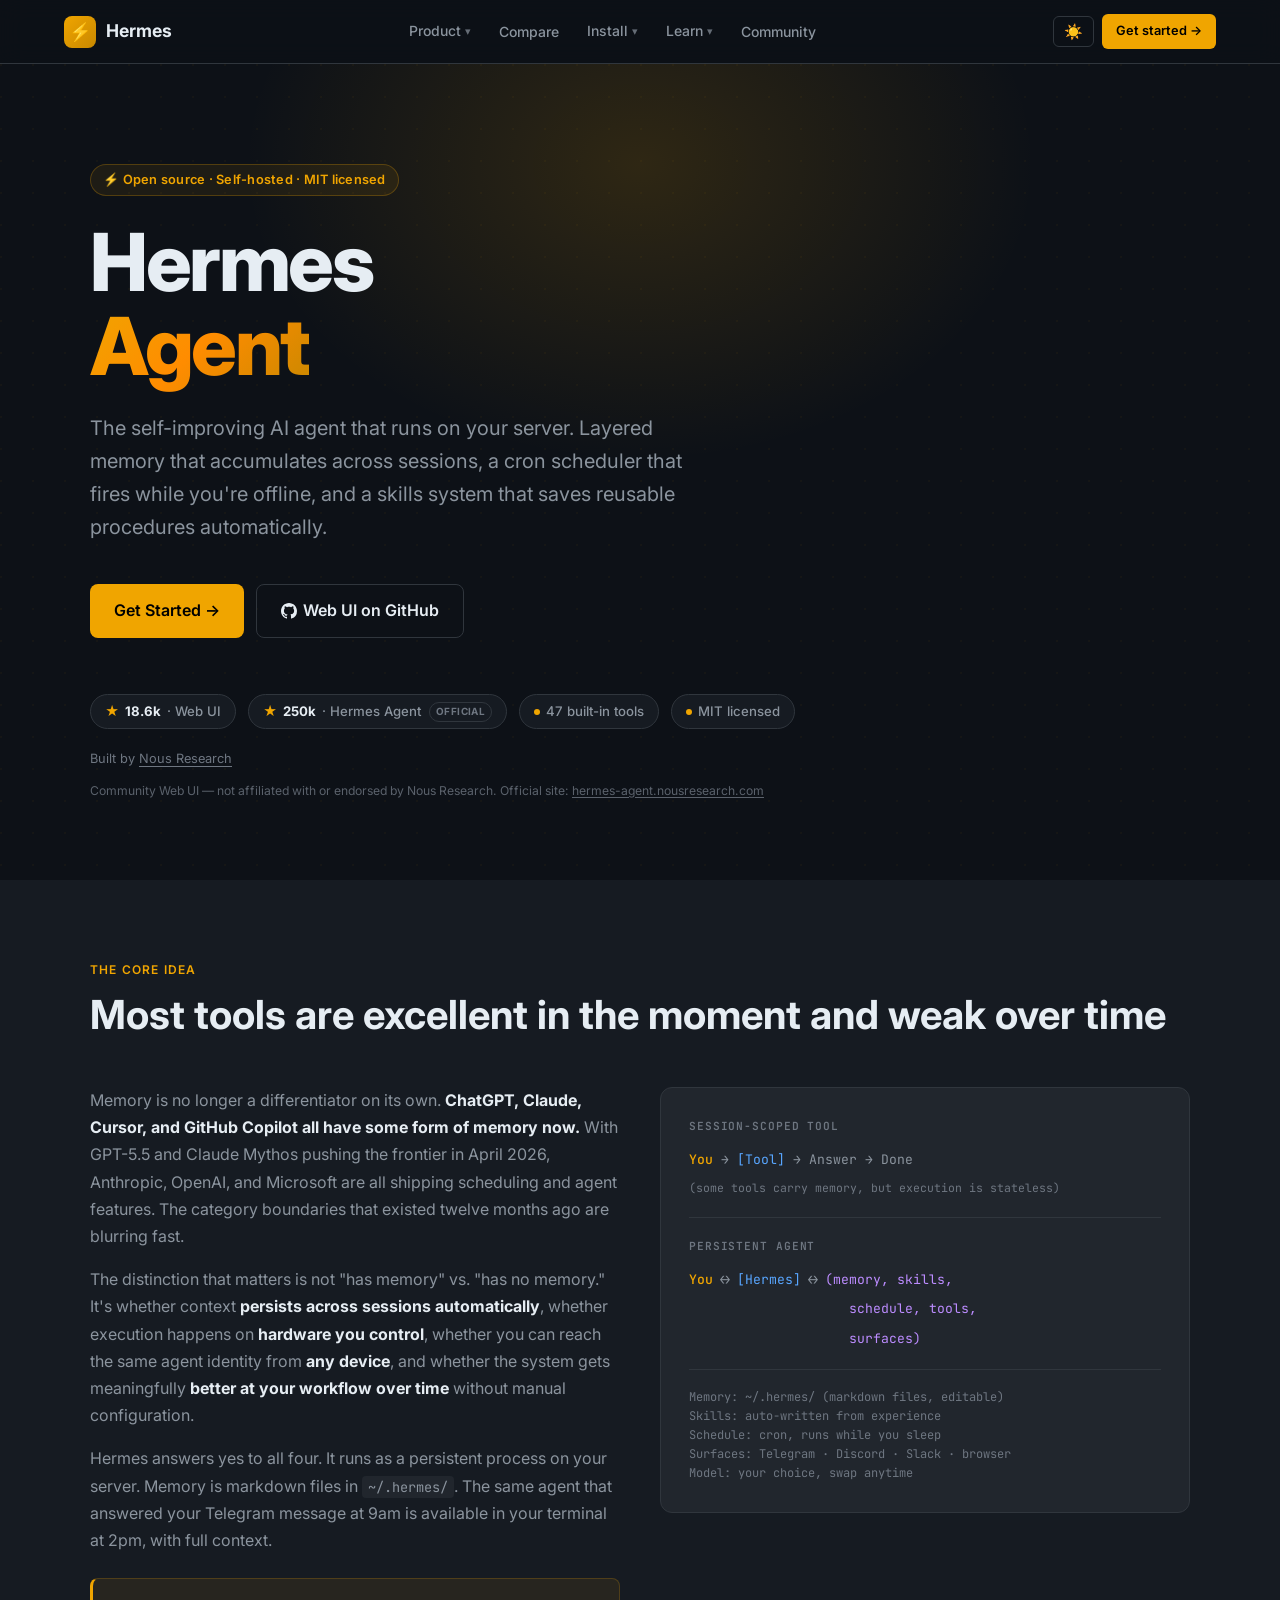
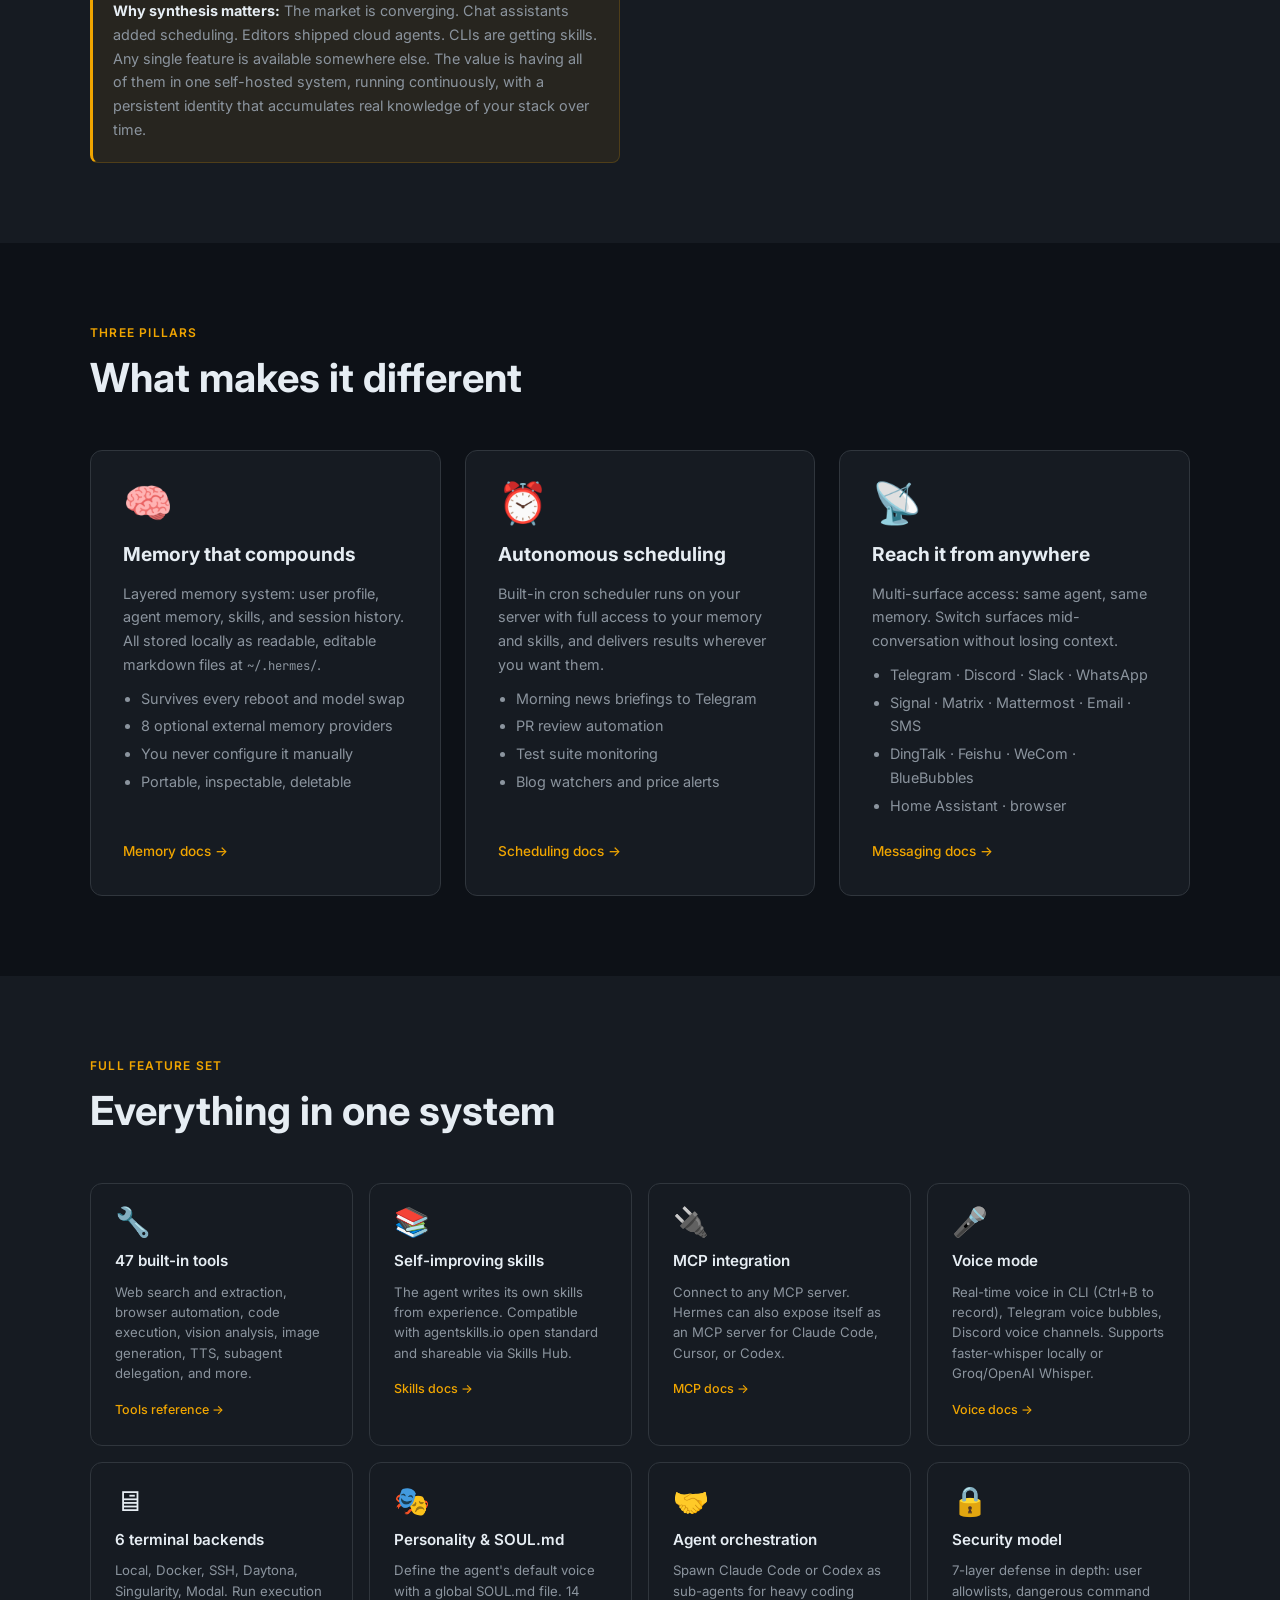
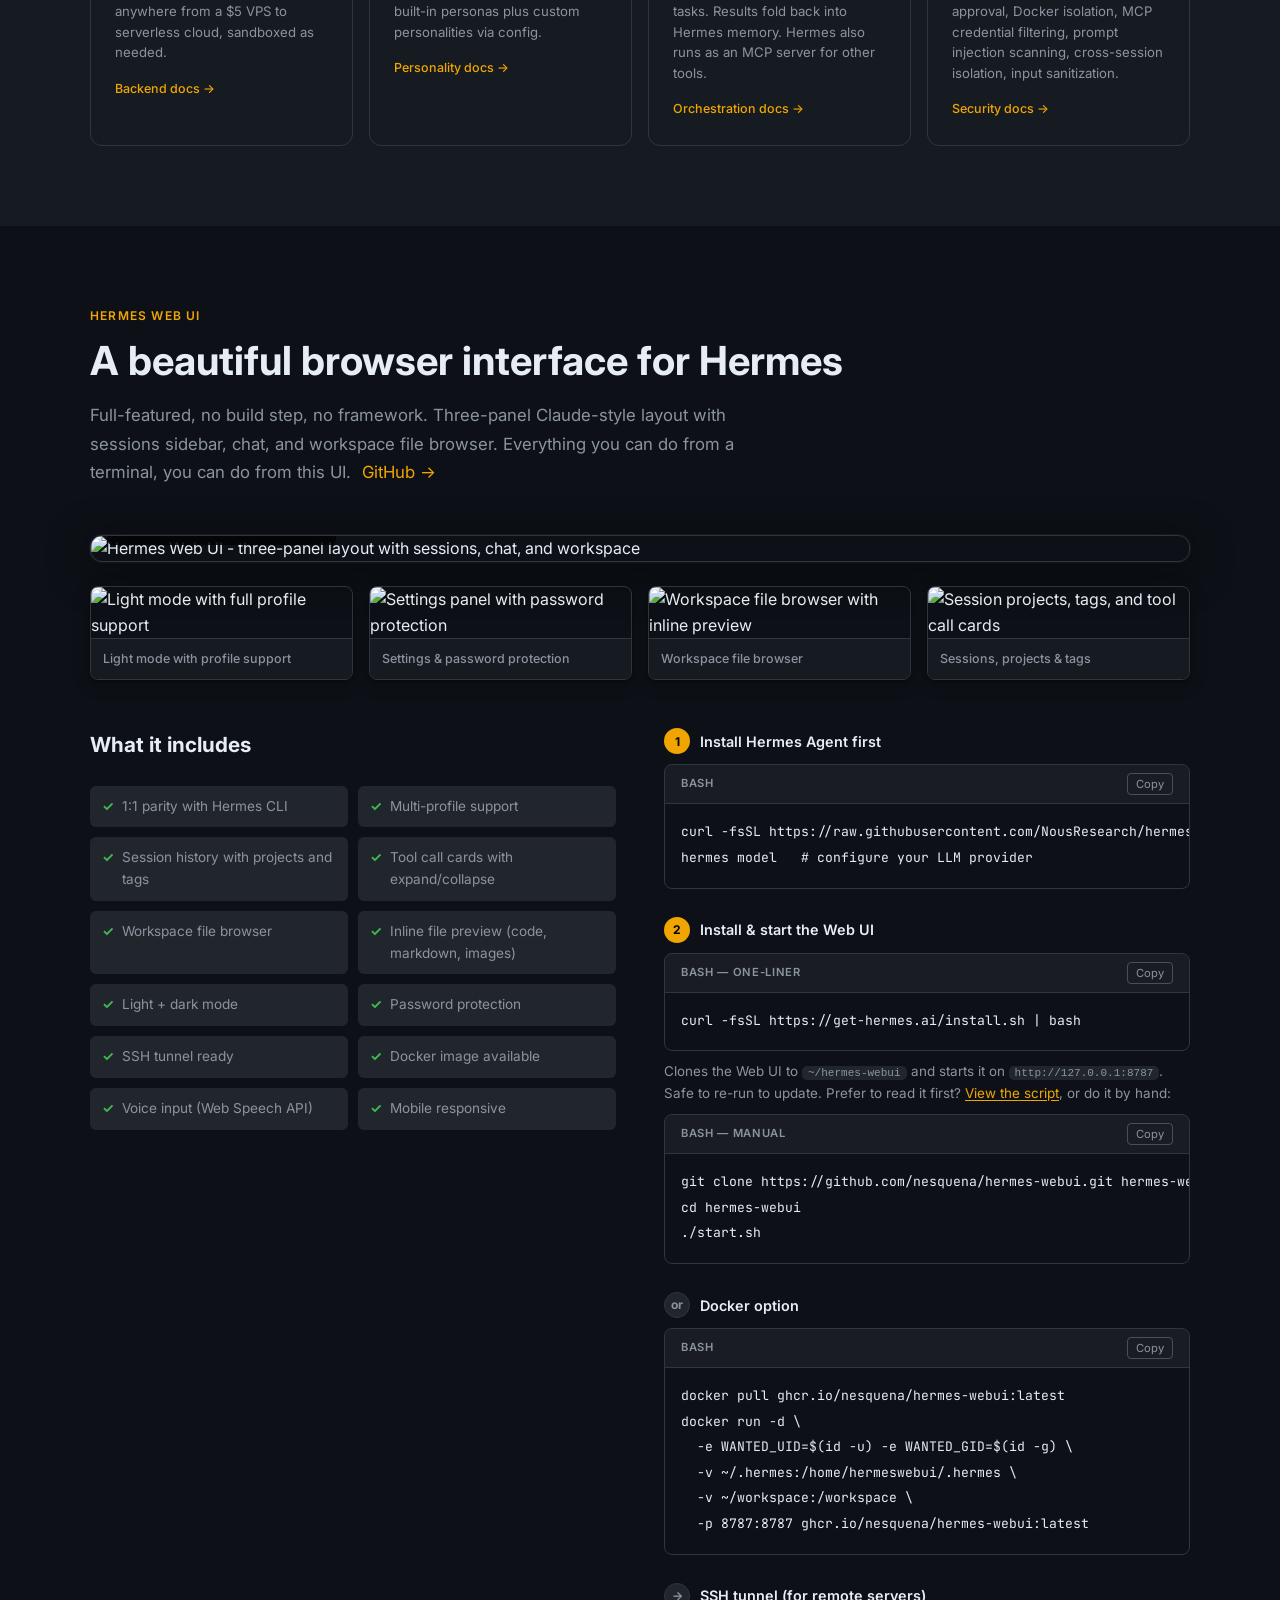
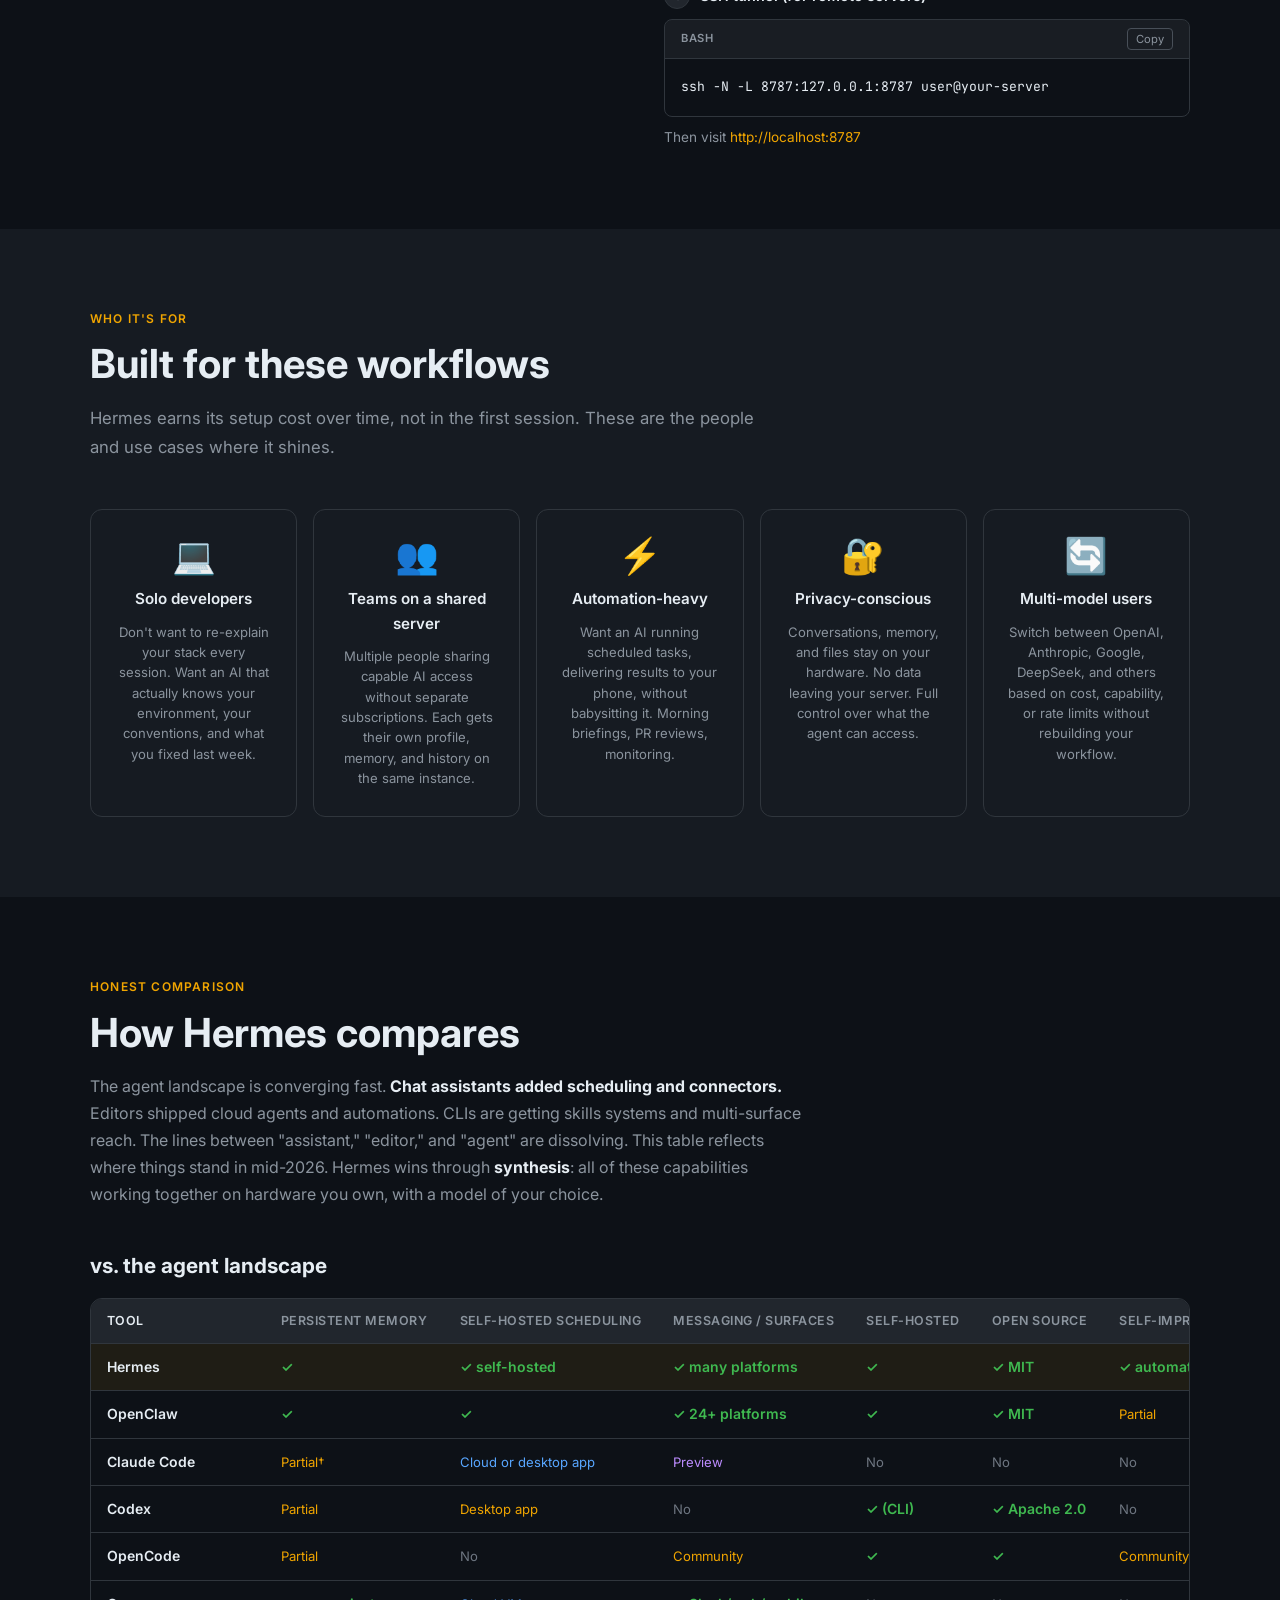
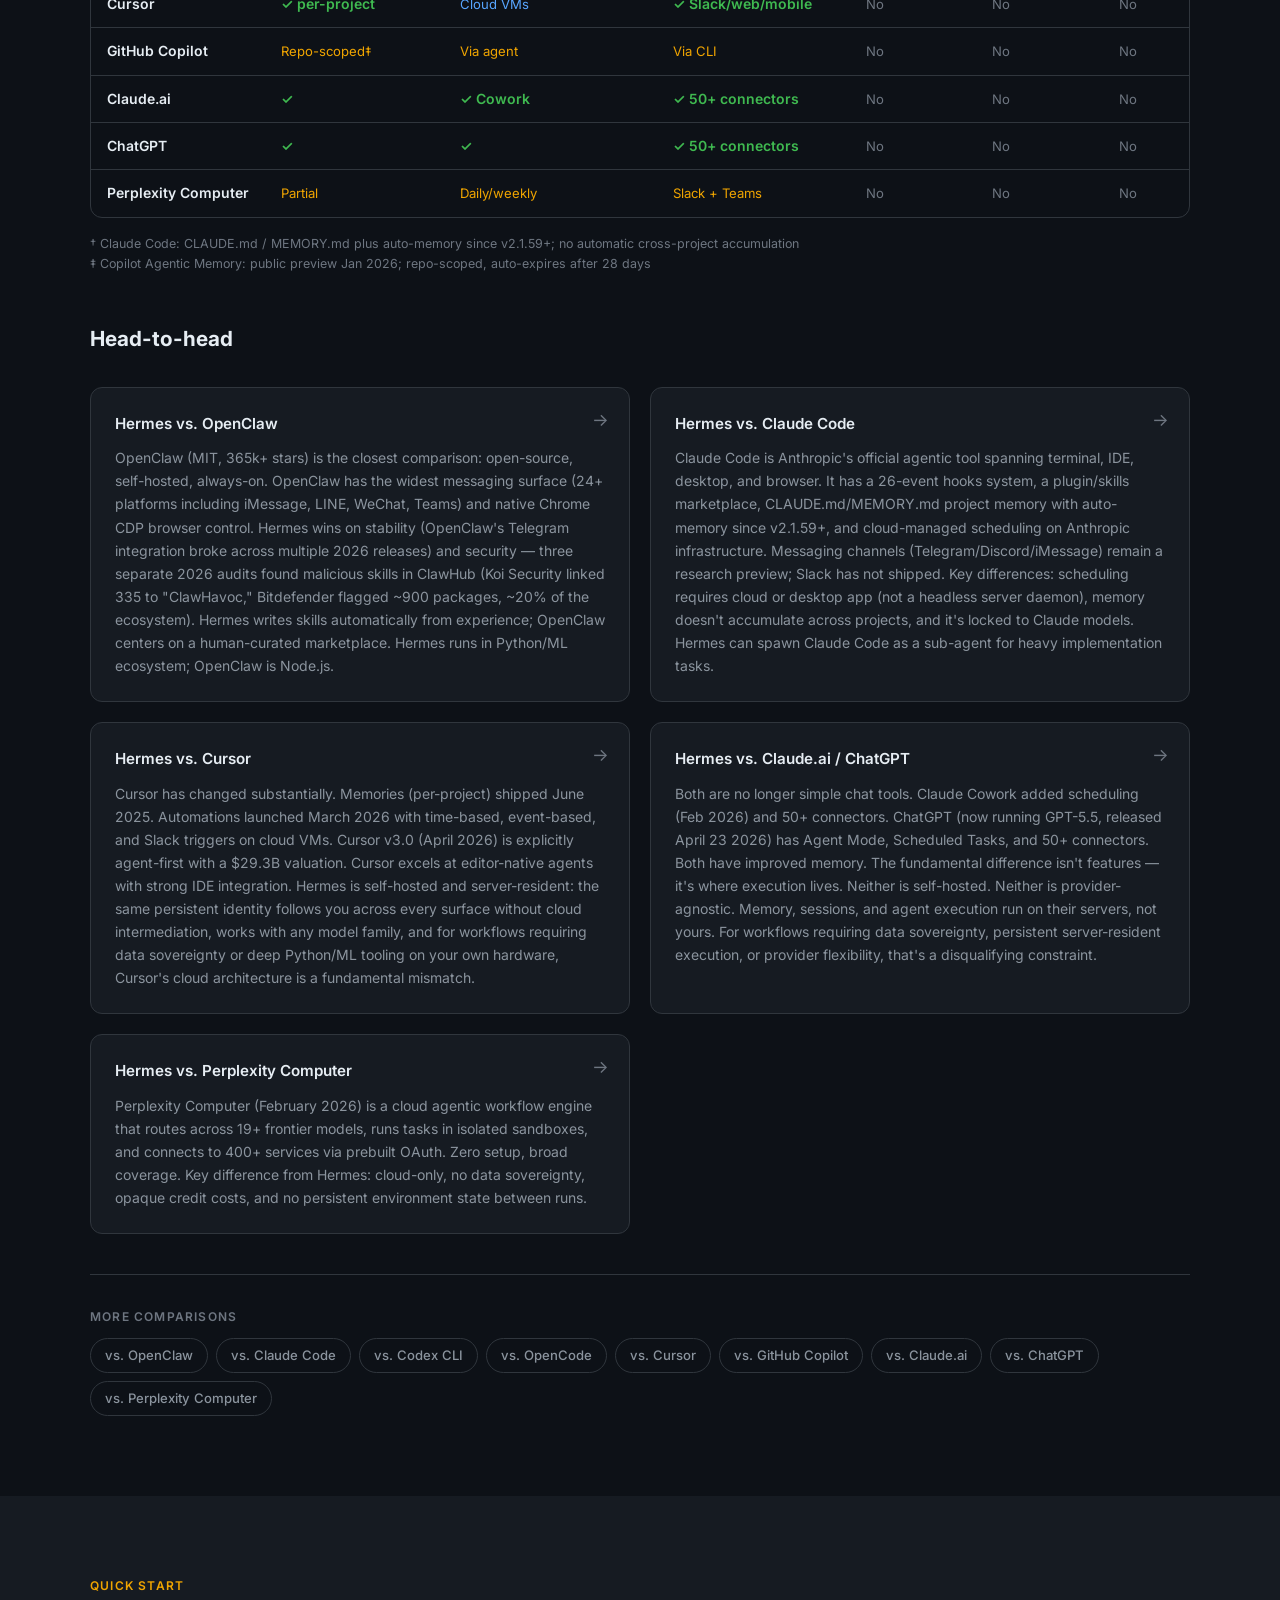
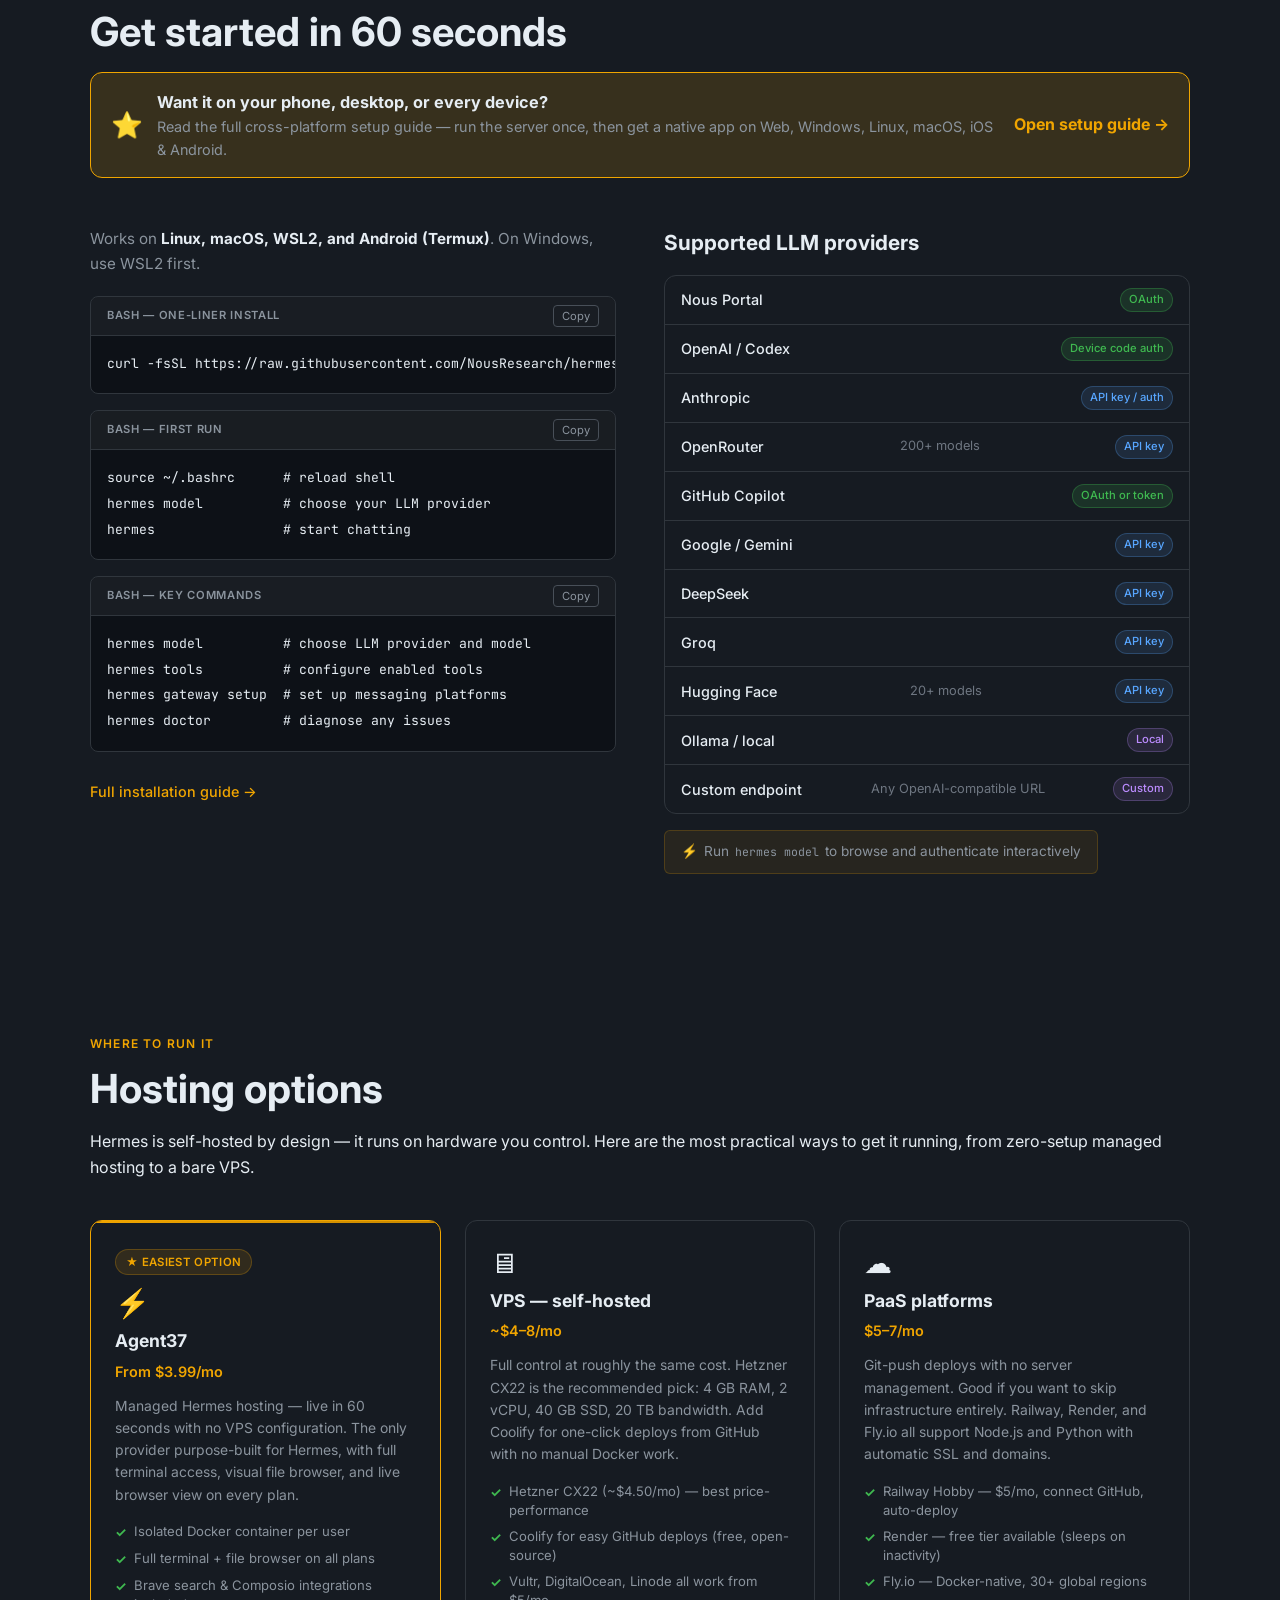
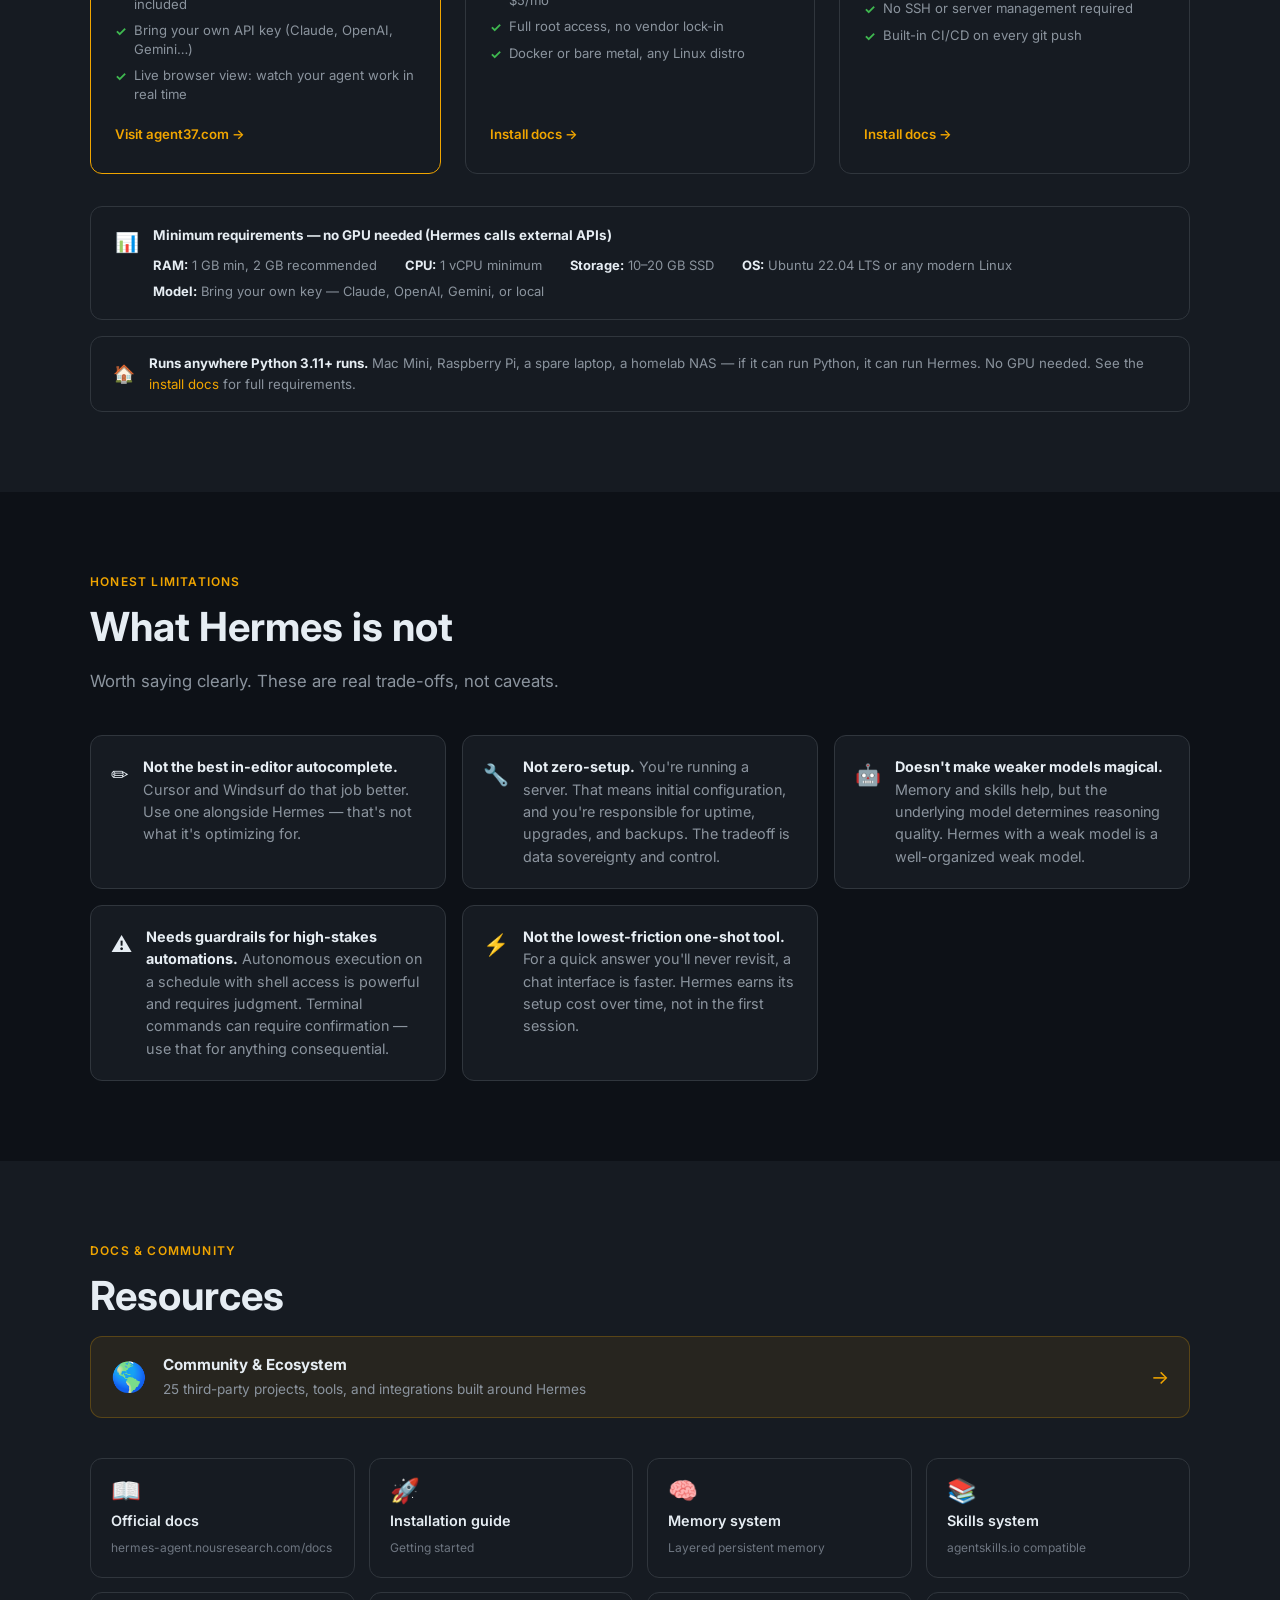
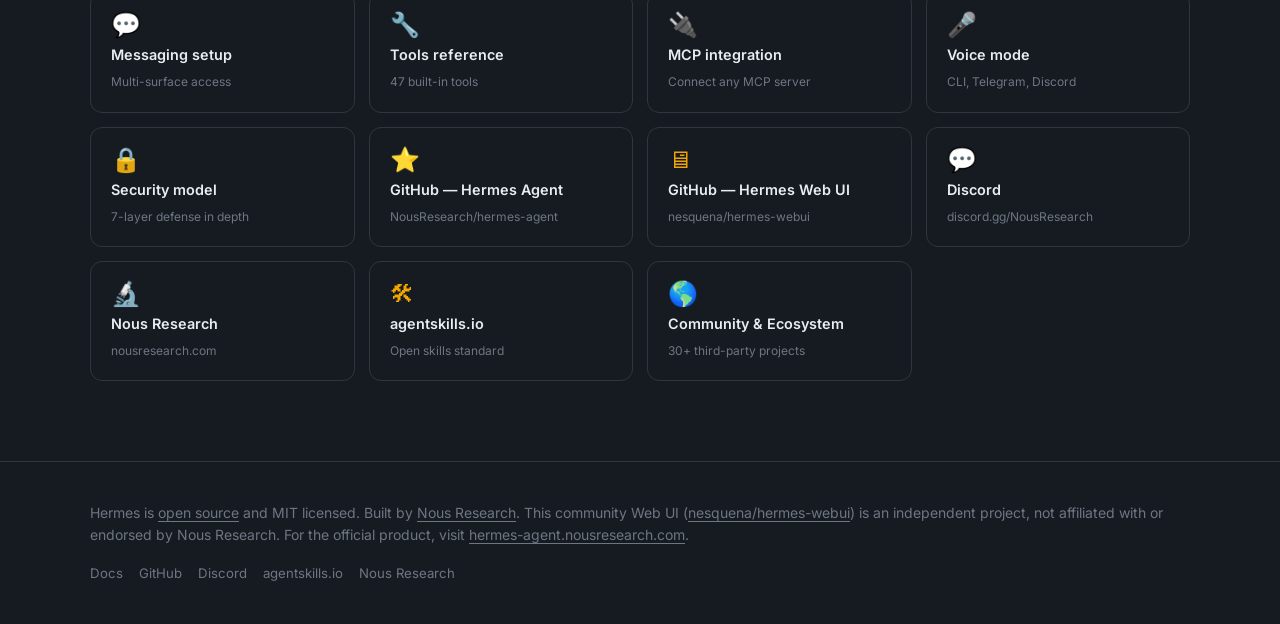
==== index.html @ 394cc221 "docs(community): daily star count refresh + re-sort by stars" ====
<!DOCTYPE html>
<html lang="en" data-theme="dark">
<head>
  <script>
    // Canonical URL: strip trailing index.html so links always show the clean path
    (function(){
      var p = window.location.pathname;
      if (p.endsWith('/index.html')) {
        var clean = p.slice(0, p.length - 'index.html'.length);
        window.history.replaceState(null, '', clean + window.location.search + window.location.hash);
      }
    })();
  </script>
  <meta charset="UTF-8" />
  <meta name="viewport" content="width=device-width, initial-scale=1.0" />
  <title>Hermes — Community Web UI</title>
  <meta name="description" content="Persistent memory, autonomous scheduling, and multi-surface access — all on hardware you control. Open source, self-hosted AI agent." />
  <meta property="og:title" content="Hermes — Community Web UI (unofficial)" />
  <meta property="og:description" content="Persistent memory, autonomous scheduling, and multi-surface access — all on hardware you control." />
  <meta property="og:type" content="website" />
  <meta property="og:url" content="https://nesquena.github.io/hermes-webui/" />
  <meta property="og:image" content="https://nesquena.github.io/hermes-webui/images/ui-hero.png" />
  <meta name="twitter:card" content="summary_large_image" />
  <meta name="twitter:title" content="Hermes — The self-improving AI agent" />
  <meta name="twitter:description" content="Persistent memory, autonomous scheduling, and multi-surface access — all on hardware you control." />
  <meta name="twitter:image" content="https://nesquena.github.io/hermes-webui/images/ui-hero.png" />
  <meta name="theme-color" content="#0d1117" media="(prefers-color-scheme: dark)" />
  <meta name="theme-color" content="#ffffff" media="(prefers-color-scheme: light)" />
  <link rel="icon" type="image/svg+xml" href="/favicon.svg" />
  <link rel="icon" type="image/png" sizes="32x32" href="/favicon-32.png" />
  <link rel="icon" type="image/png" sizes="192x192" href="/favicon-192.png" />
  <link rel="shortcut icon" href="/favicon.ico" />
  <link rel="apple-touch-icon" sizes="512x512" href="/apple-touch-icon.png" />
  <link rel="canonical" href="https://nesquena.github.io/hermes-webui/" />
  <link rel="preconnect" href="https://fonts.googleapis.com" />
  <link rel="preconnect" href="https://fonts.gstatic.com" crossorigin />
  <link href="https://fonts.googleapis.com/css2?family=Inter:wght@300;400;500;600;700;800&family=JetBrains+Mono:wght@400;500&display=swap" rel="stylesheet" />
  <link rel="stylesheet" href="https://cdnjs.cloudflare.com/ajax/libs/highlight.js/11.9.0/styles/github-dark.min.css" id="hljs-theme" />
  <script src="https://cdnjs.cloudflare.com/ajax/libs/highlight.js/11.9.0/highlight.min.js"></script>
  <script src="https://cdnjs.cloudflare.com/ajax/libs/highlight.js/11.9.0/languages/bash.min.js"></script>
  <style>
    /* ===== CSS VARIABLES ===== */
    :root {
      --bg-primary: #0d1117;
      --bg-secondary: #161b22;
      --bg-tertiary: #21262d;
      --bg-card: #161b22;
      --bg-card-hover: #1c2128;
      --border: #30363d;
      --border-hover: #484f58;
      --text-primary: #e6edf3;
      --text-secondary: #8b949e;
      --text-muted: #6e7681;
      --accent: #f0a500;
      --accent-dim: #c88800;
      --accent-glow: rgba(240, 165, 0, 0.15);
      --accent-subtle: rgba(240, 165, 0, 0.08);
      --green: #3fb950;
      --red: #f85149;
      --blue: #58a6ff;
      --purple: #bc8cff;
      --nav-height: 64px;
      --radius: 8px;
      --radius-lg: 12px;
      --shadow: 0 1px 3px rgba(0,0,0,0.4), 0 4px 16px rgba(0,0,0,0.3);
      --shadow-lg: 0 8px 32px rgba(0,0,0,0.5);
      --shadow-screenshot: 0 8px 40px rgba(0,0,0,0.6), 0 0 0 1px rgba(255,255,255,0.05);
    }

    [data-theme="light"] {
      --bg-primary: #ffffff;
      --bg-secondary: #f6f8fa;
      --bg-tertiary: #eaeef2;
      --bg-card: #ffffff;
      --bg-card-hover: #f6f8fa;
      --border: #d0d7de;
      --border-hover: #9198a1;
      --text-primary: #1f2328;
      --text-secondary: #656d76;
      --text-muted: #9198a1;
      --accent: #c07800;
      --accent-dim: #a06000;
      --accent-glow: rgba(192, 120, 0, 0.12);
      --accent-subtle: rgba(192, 120, 0, 0.06);
      --green: #1a7f37;
      --red: #cf222e;
      --blue: #0969da;
      --purple: #7c3aed;
      --shadow: 0 1px 3px rgba(0,0,0,0.1), 0 4px 16px rgba(0,0,0,0.06);
      --shadow-lg: 0 8px 32px rgba(0,0,0,0.12);
      --shadow-screenshot: 0 8px 40px rgba(0,0,0,0.15), 0 0 0 1px rgba(0,0,0,0.06);
    }

    /* ===== RESET & BASE ===== */
    *, *::before, *::after { box-sizing: border-box; margin: 0; padding: 0; }
    html { scroll-behavior: smooth; font-size: 16px; overflow-x: hidden; }
    body {
      font-family: 'Inter', -apple-system, BlinkMacSystemFont, 'Segoe UI', sans-serif;
      background: var(--bg-primary);
      color: var(--text-primary);
      line-height: 1.6;
      transition: background 0.2s ease, color 0.2s ease;
      -webkit-font-smoothing: antialiased;
    }
    a { color: var(--accent); text-decoration: none; transition: color 0.15s; }
    a:hover { color: var(--accent-dim); }
    img { max-width: 100%; }

    /* ===== SCROLLBAR ===== */
    ::-webkit-scrollbar { width: 6px; height: 6px; }
    ::-webkit-scrollbar-track { background: var(--bg-secondary); }
    ::-webkit-scrollbar-thumb { background: var(--border); border-radius: 3px; }
    ::-webkit-scrollbar-thumb:hover { background: var(--border-hover); }

    /* ===== NAVIGATION ===== */
    #nav {
      position: fixed;
      top: 0; left: 0; right: 0;
      height: var(--nav-height);
      background: rgba(13, 17, 23, 0.92);
      backdrop-filter: blur(12px);
      -webkit-backdrop-filter: blur(12px);
      border-bottom: 1px solid var(--border);
      z-index: 1000;
      transition: background 0.2s;
    }
    [data-theme="light"] #nav {
      background: rgba(255,255,255,0.92);
    }
    .nav-inner {
      max-width: 1200px;
      margin: 0 auto;
      padding: 0 24px;
      height: 100%;
      display: flex;
      align-items: center;
      justify-content: space-between;
      gap: 16px;
    }
    .nav-logo {
      display: flex;
      align-items: center;
      gap: 10px;
      font-weight: 700;
      font-size: 1.1rem;
      color: var(--text-primary);
      text-decoration: none;
      flex-shrink: 0;
    }
    .nav-logo-icon {
      width: 32px; height: 32px;
      background: linear-gradient(135deg, var(--accent), var(--accent-dim));
      border-radius: 8px;
      display: flex;
      align-items: center;
      justify-content: center;
      font-size: 18px;
      line-height: 1;
    }
    .nav-links {
      display: flex;
      align-items: center;
      gap: 4px;
      list-style: none;
    }
    .nav-links a {
      color: var(--text-secondary);
      font-size: 0.875rem;
      font-weight: 500;
      padding: 6px 12px;
      border-radius: 6px;
      transition: color 0.15s, background 0.15s;
      white-space: nowrap;
    }
    .nav-links a:hover {
      color: var(--text-primary);
      background: var(--bg-tertiary);
    }
    /* ===== DROPDOWN NAV ===== */
    .nav-links .has-dropdown { position: relative; }

    .nav-trigger {
      display: inline-flex;
      align-items: center;
      gap: 4px;
      background: none;
      border: none;
      color: var(--text-secondary);
      font: inherit;
      font-size: 0.875rem;
      font-weight: 500;
      padding: 6px 12px;
      border-radius: 6px;
      cursor: pointer;
      white-space: nowrap;
      transition: color 0.15s, background 0.15s;
    }
    .nav-trigger .caret {
      font-size: 0.7rem;
      opacity: 0.7;
      transition: transform 0.15s;
    }
    .nav-trigger:hover,
    .has-dropdown:focus-within .nav-trigger,
    .has-dropdown:hover .nav-trigger {
      color: var(--text-primary);
      background: var(--bg-tertiary);
    }
    .has-dropdown:hover .caret,
    .has-dropdown:focus-within .caret { transform: rotate(180deg); }

    .dropdown {
      position: absolute;
      top: calc(100% + 6px);
      left: 0;
      min-width: 200px;
      padding: 6px;
      list-style: none;
      background: var(--bg-secondary);
      border: 1px solid var(--border);
      border-radius: var(--radius);
      box-shadow: var(--shadow-lg);
      opacity: 0;
      visibility: hidden;
      transform: translateY(-4px);
      transition: opacity 0.15s ease, transform 0.15s ease, visibility 0s linear 0.15s;
      z-index: 1001;
    }
    .has-dropdown:hover > .dropdown,
    .has-dropdown:focus-within > .dropdown {
      opacity: 1;
      visibility: visible;
      transform: translateY(0);
      transition: opacity 0.15s ease, transform 0.15s ease, visibility 0s;
    }
    .dropdown--right > .dropdown { left: auto; right: 0; }
    .has-dropdown::after {
      content: "";
      position: absolute;
      top: 100%; left: 0; right: 0;
      height: 10px;
    }
    .dropdown a {
      display: block;
      padding: 8px 12px;
      border-radius: 6px;
      color: var(--text-secondary);
      font-size: 0.875rem;
      font-weight: 500;
      white-space: nowrap;
      transition: color 0.15s, background 0.15s;
    }
    .dropdown a:hover,
    .dropdown a:focus-visible {
      color: var(--text-primary);
      background: var(--bg-tertiary);
      outline: none;
    }
    .nav-trigger:focus-visible {
      outline: 2px solid var(--accent);
      outline-offset: 2px;
    }
    @media (prefers-reduced-motion: reduce) {
      .dropdown, .nav-trigger .caret { transition: none; }
    }
    .dropdown .dropdown-section-label {
      font-size: 0.68rem;
      font-weight: 700;
      letter-spacing: 0.1em;
      text-transform: uppercase;
      color: var(--text-muted);
      padding: 6px 12px 2px;
    }
    .dropdown .dropdown-divider {
      height: 1px;
      background: var(--border);
      margin: 6px 8px;
    }

    .nav-actions {
      display: flex;
      align-items: center;
      gap: 8px;
      flex-shrink: 0;
    }
    .btn-theme {
      background: none;
      border: 1px solid var(--border);
      color: var(--text-secondary);
      cursor: pointer;
      padding: 7px 10px;
      border-radius: 6px;
      font-size: 15px;
      line-height: 1;
      transition: border-color 0.15s, color 0.15s, background 0.15s;
    }
    .btn-theme:hover {
      border-color: var(--border-hover);
      color: var(--text-primary);
      background: var(--bg-tertiary);
    }
    .btn-nav-cta {
      background: var(--accent);
      color: #000;
      font-size: 0.8rem;
      font-weight: 600;
      padding: 7px 14px;
      border-radius: 6px;
      border: none;
      cursor: pointer;
      text-decoration: none;
      display: inline-block;
      transition: background 0.15s, transform 0.1s;
      white-space: nowrap;
    }
    .btn-nav-cta:hover { background: var(--accent-dim); color: #000; transform: translateY(-1px); }

    /* Hamburger */
    .hamburger {
      display: none;
      flex-direction: column;
      gap: 5px;
      cursor: pointer;
      padding: 6px;
      border: 1px solid var(--border);
      border-radius: 6px;
      background: none;
      transition: border-color 0.15s;
    }
    .hamburger:hover { border-color: var(--border-hover); }
    .hamburger span {
      display: block;
      width: 20px; height: 2px;
      background: var(--text-secondary);
      border-radius: 2px;
      transition: transform 0.2s, opacity 0.2s;
    }
    .hamburger.open span:nth-child(1) { transform: translateY(7px) rotate(45deg); }
    .hamburger.open span:nth-child(2) { opacity: 0; }
    .hamburger.open span:nth-child(3) { transform: translateY(-7px) rotate(-45deg); }

    /* Mobile menu */
    #mobile-menu {
      display: none;
      position: fixed;
      top: var(--nav-height);
      left: 0; right: 0;
      background: var(--bg-secondary);
      border-bottom: 1px solid var(--border);
      padding: 16px 24px;
      z-index: 999;
      flex-direction: column;
      gap: 4px;
    }
    #mobile-menu.open { display: flex; }
    #mobile-menu a {
      color: var(--text-secondary);
      font-size: 0.95rem;
      font-weight: 500;
      padding: 10px 12px;
      border-radius: 6px;
      transition: color 0.15s, background 0.15s;
    }
    #mobile-menu a:hover {
      color: var(--text-primary);
      background: var(--bg-tertiary);
    }

    /* ===== LAYOUT ===== */
    main { padding-top: var(--nav-height); }
    .section {
      padding: 80px 24px;
    }
    .section-alt { background: var(--bg-secondary); }
    .container {
      max-width: 1100px;
      margin: 0 auto;
    }
    .section-label {
      font-size: 0.75rem;
      font-weight: 600;
      letter-spacing: 0.1em;
      text-transform: uppercase;
      color: var(--accent);
      margin-bottom: 12px;
    }
    .section-title {
      font-size: clamp(1.75rem, 4vw, 2.5rem);
      font-weight: 700;
      line-height: 1.2;
      color: var(--text-primary);
      margin-bottom: 16px;
    }
    .section-body {
      font-size: 1.05rem;
      color: var(--text-secondary);
      max-width: 680px;
      line-height: 1.7;
    }

    /* ===== HERO ===== */
    #hero {
      padding: 100px 24px 80px;
      background: var(--bg-primary);
      position: relative;
      overflow: hidden;
    }
    #hero::before {
      content: '';
      position: absolute;
      top: -200px; left: 50%;
      transform: translateX(-50%);
      width: 800px; height: 600px;
      background: radial-gradient(ellipse at center, var(--accent-glow) 0%, transparent 70%);
      pointer-events: none;
    }
    /* Subtle grid pattern */
    #hero::after {
      content: '';
      position: absolute;
      inset: 0;
      background-image: radial-gradient(circle at 1px 1px, rgba(240, 165, 0, 0.04) 1px, transparent 0);
      background-size: 32px 32px;
      pointer-events: none;
    }
    [data-theme="light"] #hero::after {
      background-image: radial-gradient(circle at 1px 1px, rgba(192, 120, 0, 0.06) 1px, transparent 0);
    }
    .hero-inner {
      max-width: 1100px;
      margin: 0 auto;
      position: relative;
      z-index: 1;
    }
    .hero-eyebrow {
      display: inline-flex;
      align-items: center;
      gap: 8px;
      background: var(--accent-subtle);
      border: 1px solid rgba(240, 165, 0, 0.25);
      color: var(--accent);
      font-size: 0.8rem;
      font-weight: 600;
      padding: 5px 12px;
      border-radius: 100px;
      margin-bottom: 24px;
      letter-spacing: 0.02em;
    }
    .hero-title {
      font-size: clamp(2.8rem, 7vw, 5rem);
      font-weight: 800;
      line-height: 1.05;
      letter-spacing: -0.03em;
      color: var(--text-primary);
      margin-bottom: 24px;
    }
    .hero-title .accent {
      background: linear-gradient(135deg, var(--accent) 0%, #ff8c00 50%, var(--accent-dim) 100%);
      -webkit-background-clip: text;
      -webkit-text-fill-color: transparent;
      background-clip: text;
    }
    .hero-sub {
      font-size: clamp(1.05rem, 2.5vw, 1.25rem);
      color: var(--text-secondary);
      max-width: 620px;
      line-height: 1.65;
      margin-bottom: 40px;
    }
    .hero-ctas {
      display: flex;
      flex-wrap: wrap;
      gap: 12px;
      margin-bottom: 56px;
    }
    .btn-primary {
      display: inline-flex;
      align-items: center;
      gap: 6px;
      background: var(--accent);
      color: #000;
      font-weight: 600;
      font-size: 1rem;
      padding: 13px 24px;
      border-radius: 8px;
      transition: background 0.15s, transform 0.1s, box-shadow 0.15s;
      box-shadow: 0 0 0 0 var(--accent-glow);
    }
    .btn-primary:hover {
      background: var(--accent-dim);
      color: #000;
      transform: translateY(-2px);
      box-shadow: 0 0 24px var(--accent-glow);
    }
    .btn-secondary {
      display: inline-flex;
      align-items: center;
      gap: 6px;
      background: transparent;
      color: var(--text-primary);
      font-weight: 600;
      font-size: 1rem;
      padding: 13px 24px;
      border-radius: 8px;
      border: 1px solid var(--border);
      transition: border-color 0.15s, background 0.15s, transform 0.1s;
    }
    .btn-secondary:hover {
      border-color: var(--border-hover);
      background: var(--bg-tertiary);
      color: var(--text-primary);
      transform: translateY(-2px);
    }
    .hero-stats {
      display: flex;
      flex-wrap: wrap;
      gap: 12px;
    }
    .stat-badge {
      display: inline-flex;
      align-items: center;
      gap: 6px;
      background: var(--bg-secondary);
      border: 1px solid var(--border);
      color: var(--text-secondary);
      font-size: 0.825rem;
      font-weight: 500;
      padding: 6px 14px;
      border-radius: 100px;
    }
    .stat-badge .dot {
      width: 6px; height: 6px;
      background: var(--accent);
      border-radius: 50%;
      flex-shrink: 0;
    }
    /* Star badges double as links: WebUI (ours) + Hermes Agent (upstream, labelled). */
    a.stat-badge { text-decoration: none; transition: border-color .15s, color .15s, transform .15s; }
    a.stat-star:hover { border-color: var(--accent); color: var(--text-primary); transform: translateY(-1px); }
    .stat-star .star-ic { color: var(--accent); font-size: 0.85rem; line-height: 1; }
    .stat-star .star-ct { font-weight: 700; color: var(--text-primary); }
    .stat-star .badge-tag {
      font-size: 0.62rem; font-weight: 700; letter-spacing: 0.04em; text-transform: uppercase;
      color: var(--text-muted); border: 1px solid var(--border); border-radius: 100px;
      padding: 1px 6px; margin-left: 2px;
    }
    .hero-credit {
      margin-top: 20px;
      font-size: 0.8rem;
      color: var(--text-muted);
    }
    .hero-credit a { color: var(--text-muted); text-decoration: underline; text-underline-offset: 3px; }
    .hero-credit a:hover { color: var(--text-secondary); }
    .hero-community-note {
      display: block;
      margin-top: 12px;
      font-size: 0.76rem;
      color: var(--text-muted);
      line-height: 1.5;
      opacity: 0.8;
    }
    .hero-community-note a { color: var(--text-muted); text-decoration: underline; text-underline-offset: 2px; }
    .hero-community-note a:hover { color: var(--text-secondary); opacity: 1; }

    /* ===== WHY HERMES ===== */
    .why-grid {
      display: grid;
      grid-template-columns: 1fr 1fr;
      gap: 40px;
      align-items: start;
      margin-top: 48px;
    }
    .why-text p {
      color: var(--text-secondary);
      margin-bottom: 16px;
      font-size: 1rem;
      line-height: 1.7;
    }
    .why-text p strong { color: var(--text-primary); }
    .why-diagram {
      background: var(--bg-tertiary);
      border: 1px solid var(--border);
      border-radius: var(--radius-lg);
      padding: 28px;
      font-family: 'JetBrains Mono', monospace;
      font-size: 0.82rem;
      color: var(--text-secondary);
      line-height: 1.8;
      position: sticky;
      top: calc(var(--nav-height) + 24px);
    }
    .why-diagram .label {
      font-size: 0.7rem;
      font-weight: 600;
      letter-spacing: 0.08em;
      text-transform: uppercase;
      color: var(--text-muted);
      margin-bottom: 12px;
    }
    .why-diagram .line { margin-bottom: 6px; }
    .why-diagram .line .kw { color: var(--accent); font-weight: 500; }
    .why-diagram .line .bracket { color: var(--blue); }
    .why-diagram .line .paren { color: var(--purple); }
    .why-diagram .divider {
      border: none;
      border-top: 1px solid var(--border);
      margin: 18px 0;
    }
    .convergence-note {
      margin-top: 24px;
      padding: 20px;
      background: var(--accent-subtle);
      border: 1px solid rgba(240, 165, 0, 0.2);
      border-left: 3px solid var(--accent);
      border-radius: var(--radius);
      font-size: 0.9rem;
      color: var(--text-secondary);
      line-height: 1.65;
    }
    .convergence-note strong { color: var(--text-primary); }

    /* ===== PILLARS ===== */
    .pillars-grid {
      display: grid;
      grid-template-columns: repeat(3, 1fr);
      gap: 24px;
      margin-top: 48px;
    }
    .pillar-card {
      background: var(--bg-card);
      border: 1px solid var(--border);
      border-radius: var(--radius-lg);
      padding: 32px;
      transition: border-color 0.2s, background 0.2s, transform 0.2s, box-shadow 0.2s;
      display: flex;
      flex-direction: column;
      gap: 0;
      position: relative;
      overflow: hidden;
    }
    .pillar-card::before {
      content: '';
      position: absolute;
      top: 0; left: 0; right: 0;
      height: 3px;
      background: linear-gradient(90deg, var(--accent), var(--accent-dim));
      opacity: 0;
      transition: opacity 0.2s;
    }
    .pillar-card:hover {
      border-color: var(--accent);
      background: var(--bg-card-hover);
      transform: translateY(-4px);
      box-shadow: 0 8px 32px rgba(240, 165, 0, 0.1);
    }
    .pillar-card:hover::before { opacity: 1; }
    .pillar-icon {
      font-size: 2.5rem;
      margin-bottom: 16px;
      line-height: 1;
    }
    .pillar-title {
      font-size: 1.2rem;
      font-weight: 700;
      color: var(--text-primary);
      margin-bottom: 12px;
    }
    .pillar-body {
      color: var(--text-secondary);
      font-size: 0.9rem;
      line-height: 1.65;
      flex: 1;
      margin-bottom: 20px;
    }
    .pillar-body ul {
      margin: 10px 0 0 0;
      padding-left: 18px;
    }
    .pillar-body li { margin-bottom: 4px; }
    .pillar-link {
      display: inline-flex;
      align-items: center;
      gap: 5px;
      color: var(--accent);
      font-size: 0.85rem;
      font-weight: 500;
      margin-top: auto;
    }
    .pillar-link:hover { gap: 8px; }

    /* ===== FEATURE GRID ===== */
    .feature-grid {
      display: grid;
      grid-template-columns: repeat(4, 1fr);
      gap: 16px;
      margin-top: 48px;
    }
    .feature-tile {
      background: var(--bg-card);
      border: 1px solid var(--border);
      border-radius: var(--radius-lg);
      padding: 24px;
      transition: border-color 0.2s, background 0.2s, transform 0.15s;
    }
    .feature-tile:hover {
      border-color: var(--border-hover);
      background: var(--bg-card-hover);
      transform: translateY(-2px);
    }
    .feature-icon { font-size: 1.8rem; margin-bottom: 12px; line-height: 1; }
    .feature-title {
      font-size: 0.95rem;
      font-weight: 600;
      color: var(--text-primary);
      margin-bottom: 8px;
    }
    .feature-body {
      color: var(--text-secondary);
      font-size: 0.825rem;
      line-height: 1.55;
      margin-bottom: 12px;
    }
    .feature-link {
      color: var(--accent);
      font-size: 0.78rem;
      font-weight: 500;
    }

    /* ===== WEB UI SHOWCASE ===== */
    .showcase-hero {
      margin-top: 48px;
      border-radius: var(--radius-lg);
      overflow: hidden;
      box-shadow: var(--shadow-screenshot);
      border: 1px solid var(--border);
      position: relative;
    }
    .showcase-hero img {
      display: block;
      width: 100%;
      height: auto;
    }
    .showcase-hero-label {
      position: absolute;
      bottom: 16px;
      left: 16px;
      background: rgba(0, 0, 0, 0.75);
      backdrop-filter: blur(8px);
      -webkit-backdrop-filter: blur(8px);
      color: #fff;
      font-size: 0.8rem;
      font-weight: 500;
      padding: 6px 14px;
      border-radius: 6px;
    }
    [data-theme="light"] .showcase-hero-label {
      background: rgba(255, 255, 255, 0.85);
      color: var(--text-primary);
    }
    .showcase-gallery {
      display: grid;
      grid-template-columns: repeat(4, 1fr);
      gap: 16px;
      margin-top: 24px;
    }
    .showcase-thumb {
      border-radius: var(--radius);
      overflow: hidden;
      border: 1px solid var(--border);
      box-shadow: var(--shadow);
      transition: transform 0.2s, border-color 0.2s, box-shadow 0.2s;
      cursor: pointer;
      position: relative;
    }
    .showcase-thumb:hover {
      transform: translateY(-4px);
      border-color: var(--accent);
      box-shadow: 0 8px 24px rgba(240, 165, 0, 0.12);
    }
    .showcase-thumb img {
      display: block;
      width: 100%;
      height: auto;
    }
    .showcase-thumb-caption {
      padding: 10px 12px;
      background: var(--bg-card);
      font-size: 0.78rem;
      font-weight: 500;
      color: var(--text-secondary);
      border-top: 1px solid var(--border);
    }

    .webui-layout {
      display: grid;
      grid-template-columns: 1fr 1fr;
      gap: 48px;
      align-items: start;
      margin-top: 48px;
    }
    .webui-layout > * { min-width: 0; }
    .webui-features {
      display: grid;
      grid-template-columns: 1fr 1fr;
      gap: 10px;
      margin-top: 24px;
    }
    .webui-feature-item {
      display: flex;
      align-items: flex-start;
      gap: 8px;
      padding: 10px 12px;
      background: var(--bg-tertiary);
      border-radius: 6px;
      font-size: 0.85rem;
      color: var(--text-secondary);
    }
    .webui-feature-item::before {
      content: '\2713';
      color: var(--green);
      font-weight: 700;
      flex-shrink: 0;
    }
    .webui-steps { display: flex; flex-direction: column; gap: 20px; }
    .step-header {
      display: flex;
      align-items: center;
      gap: 10px;
      margin-bottom: 10px;
    }
    .step-num {
      width: 26px; height: 26px;
      background: var(--accent);
      color: #000;
      font-size: 0.75rem;
      font-weight: 700;
      border-radius: 50%;
      display: flex;
      align-items: center;
      justify-content: center;
      flex-shrink: 0;
    }
    .step-title {
      font-size: 0.9rem;
      font-weight: 600;
      color: var(--text-primary);
    }
    .step-note {
      font-size: 0.84rem;
      color: var(--text-secondary);
      line-height: 1.6;
      margin: 10px 0 10px;
    }
    .step-note code {
      background: var(--bg-tertiary);
      padding: 1px 6px;
      border-radius: 5px;
      font-size: 0.82em;
    }
    .step-note a { color: var(--accent); text-decoration: underline; text-underline-offset: 2px; }

    /* ===== WHO IS IT FOR ===== */
    .persona-grid {
      display: grid;
      grid-template-columns: repeat(5, 1fr);
      gap: 16px;
      margin-top: 48px;
    }
    .persona-card {
      background: var(--bg-card);
      border: 1px solid var(--border);
      border-radius: var(--radius-lg);
      padding: 28px 24px;
      transition: border-color 0.2s, transform 0.2s, box-shadow 0.2s;
      text-align: center;
    }
    .persona-card:hover {
      border-color: var(--accent);
      transform: translateY(-3px);
      box-shadow: 0 8px 24px rgba(240, 165, 0, 0.08);
    }
    .persona-icon {
      font-size: 2.2rem;
      margin-bottom: 14px;
      line-height: 1;
    }
    .persona-title {
      font-size: 0.95rem;
      font-weight: 600;
      color: var(--text-primary);
      margin-bottom: 10px;
    }
    .persona-body {
      font-size: 0.82rem;
      color: var(--text-secondary);
      line-height: 1.55;
    }

    /* ===== CODE BLOCKS ===== */
    .code-wrap {
      position: relative;
      border-radius: var(--radius);
      overflow: hidden;
      background: #0d1117;
      border: 1px solid var(--border);
      margin: 8px 0;
    }
    /* Code blocks always dark — switching to github.min.css light causes invisible text on dark bg */
    [data-theme="light"] .code-wrap {
      background: #0d1117;
      border-color: #30363d;
    }
    .code-header {
      display: flex;
      align-items: center;
      justify-content: space-between;
      padding: 8px 16px;
      background: rgba(255,255,255,0.05);
      border-bottom: 1px solid #30363d;
    }
    .code-lang {
      font-size: 0.7rem;
      font-weight: 600;
      letter-spacing: 0.06em;
      text-transform: uppercase;
      color: #8b949e;
    }
    .copy-btn {
      background: none;
      border: 1px solid #484f58;
      color: #8b949e;
      font-size: 0.7rem;
      padding: 3px 8px;
      border-radius: 4px;
      cursor: pointer;
      transition: color 0.15s, border-color 0.15s;
      font-family: inherit;
    }
    .copy-btn:hover { color: #e6edf3; border-color: #8b949e; }
    .copy-btn.copied { color: #3fb950; border-color: #3fb950; }
    .code-wrap pre {
      margin: 0;
      padding: 16px;
      overflow-x: auto;
    }
    .code-wrap code {
      font-family: 'JetBrains Mono', 'Fira Code', 'Consolas', monospace;
      font-size: 0.82rem;
      line-height: 1.6;
    }

    /* ===== COMPARISON ===== */
    .compare-more {
      margin-top: 40px;
      padding-top: 32px;
      border-top: 1px solid var(--border);
    }
    .compare-more-label {
      font-size: 0.75rem;
      font-weight: 600;
      letter-spacing: 0.1em;
      text-transform: uppercase;
      color: var(--text-muted);
      margin-bottom: 12px;
    }
    .compare-more-links {
      display: flex;
      flex-wrap: wrap;
      gap: 8px;
    }
    .compare-pill {
      display: inline-block;
      padding: 6px 14px;
      border: 1px solid var(--border);
      border-radius: 100px;
      font-size: 0.82rem;
      font-weight: 500;
      color: var(--text-secondary);
      transition: border-color 0.15s, color 0.15s, background 0.15s;
    }
    .compare-pill:hover {
      border-color: var(--accent);
      color: var(--accent);
      background: var(--accent-subtle);
    }
    
    .comparison-intro {
      font-size: 1rem;
      color: var(--text-secondary);
      max-width: 720px;
      line-height: 1.7;
      margin-top: 16px;
      margin-bottom: 40px;
    }
    .comparison-intro strong { color: var(--text-primary); }
    .table-wrap {
      overflow-x: auto;
      border-radius: var(--radius-lg);
      border: 1px solid var(--border);
      margin-bottom: 48px;
    }
    table {
      width: 100%;
      border-collapse: collapse;
      font-size: 0.875rem;
    }
    thead th {
      background: var(--bg-tertiary);
      color: var(--text-secondary);
      font-weight: 600;
      font-size: 0.78rem;
      letter-spacing: 0.04em;
      text-transform: uppercase;
      padding: 12px 16px;
      text-align: left;
      border-bottom: 1px solid var(--border);
      white-space: nowrap;
    }
    thead th:first-child { color: var(--text-primary); }
    tbody tr {
      border-bottom: 1px solid var(--border);
      transition: background 0.1s;
    }
    tbody tr:last-child { border-bottom: none; }
    tbody tr:hover { background: var(--bg-card-hover); }
    tbody tr.highlight-row { background: var(--accent-subtle); }
    tbody tr.highlight-row:hover { background: rgba(240, 165, 0, 0.12); }
    tbody td {
      padding: 12px 16px;
      color: var(--text-secondary);
      vertical-align: middle;
    }
    tbody td:first-child {
      font-weight: 600;
      color: var(--text-primary);
      white-space: nowrap;
    }
    .check { color: var(--green); font-weight: 600; }
    .partial { color: var(--accent); font-size: 0.82rem; }
    .cloud { color: var(--blue); font-size: 0.82rem; }
    .no { color: var(--text-muted); font-size: 0.82rem; }
    .prev { color: var(--purple); font-size: 0.82rem; }

    .comparison-cards {
      display: grid;
      grid-template-columns: 1fr 1fr;
      gap: 20px;
      margin-top: 32px;
    }
    .comparison-card {
      background: var(--bg-card);
      border: 1px solid var(--border);
      border-radius: var(--radius-lg);
      padding: 24px;
      transition: border-color 0.2s;
    }
    .comparison-card:hover { border-color: var(--accent); background: var(--bg-card-hover); }
    .comparison-card[role="link"] { position: relative; cursor: pointer; }
    .comparison-card[role="link"]:focus { outline: 2px solid var(--accent); outline-offset: 2px; }
    .card-arrow { position: absolute; top: 18px; right: 20px; color: var(--text-muted); font-size: 1.1rem; transition: transform 0.15s, color 0.15s; }
    .comparison-card[role="link"]:hover .card-arrow { transform: translateX(4px); color: var(--accent); }
    .comparison-card h4 {
      font-size: 0.95rem;
      font-weight: 600;
      color: var(--text-primary);
      margin-bottom: 10px;
    }
    .comparison-card p {
      font-size: 0.875rem;
      color: var(--text-secondary);
      line-height: 1.65;
    }

    /* ===== INSTALLATION ===== */
    .install-layout {
      display: grid;
      grid-template-columns: 1fr 1fr;
      gap: 48px;
      margin-top: 48px;
    }
    .install-layout > * { min-width: 0; }
    .providers-table-wrap {
      border: 1px solid var(--border);
      border-radius: var(--radius-lg);
      overflow: hidden;
    }
    .provider-row {
      display: flex;
      align-items: center;
      justify-content: space-between;
      padding: 12px 16px;
      border-bottom: 1px solid var(--border);
      gap: 12px;
    }
    .provider-row:last-child { border-bottom: none; }
    .provider-name {
      font-weight: 500;
      color: var(--text-primary);
      font-size: 0.9rem;
    }
    .provider-auth {
      color: var(--text-muted);
      font-size: 0.8rem;
    }
    .provider-badge {
      font-size: 0.7rem;
      padding: 2px 8px;
      border-radius: 100px;
      font-weight: 500;
      white-space: nowrap;
    }
    .badge-oauth { background: rgba(63, 185, 80, 0.15); color: var(--green); border: 1px solid rgba(63, 185, 80, 0.3); }
    .badge-key { background: rgba(88, 166, 255, 0.12); color: var(--blue); border: 1px solid rgba(88, 166, 255, 0.25); }
    .badge-local { background: rgba(188, 140, 255, 0.12); color: var(--purple); border: 1px solid rgba(188, 140, 255, 0.25); }

    .platforms-note {
      display: inline-flex;
      align-items: center;
      gap: 6px;
      margin-top: 16px;
      padding: 10px 16px;
      background: var(--accent-subtle);
      border: 1px solid rgba(240, 165, 0, 0.2);
      border-radius: 6px;
      font-size: 0.85rem;
      color: var(--text-secondary);
    }

    /* ===== LIMITATIONS ===== */
    .limitations-grid {
      display: grid;
      grid-template-columns: repeat(auto-fill, minmax(300px, 1fr));
      gap: 16px;
      margin-top: 40px;
    }
    .limitation-item {
      display: flex;
      gap: 14px;
      padding: 20px;
      background: var(--bg-card);
      border: 1px solid var(--border);
      border-radius: var(--radius-lg);
      align-items: flex-start;
    }
    .limitation-icon {
      font-size: 1.3rem;
      flex-shrink: 0;
      margin-top: 2px;
    }
    .limitation-text {
      font-size: 0.9rem;
      color: var(--text-secondary);
      line-height: 1.55;
    }
    .limitation-text strong { color: var(--text-primary); }

    /* ===== RESOURCES ===== */
    .resources-grid {
      display: grid;
      grid-template-columns: repeat(4, 1fr);
      gap: 14px;
      margin-top: 40px;
    }
    .resource-card {
      background: var(--bg-card);
      border: 1px solid var(--border);
      border-radius: var(--radius-lg);
      padding: 20px;
      transition: border-color 0.2s, background 0.2s, transform 0.15s;
      display: flex;
      flex-direction: column;
      gap: 6px;
      text-decoration: none;
    }
    .resource-card:hover {
      border-color: var(--accent);
      background: var(--bg-card-hover);
      transform: translateY(-2px);
      color: var(--text-primary);
    }
    .resource-icon { font-size: 1.5rem; line-height: 1; }
    .resource-title {
      font-size: 0.9rem;
      font-weight: 600;
      color: var(--text-primary);
    }
    .resource-url {
      font-size: 0.75rem;
      color: var(--text-muted);
      word-break: break-all;
    }

    /* ===== FOOTER ===== */
    footer {
      background: var(--bg-secondary);
      border-top: 1px solid var(--border);
      padding: 40px 24px;
    }
    .footer-inner {
      max-width: 1100px;
      margin: 0 auto;
      display: flex;
      justify-content: space-between;
      align-items: center;
      flex-wrap: wrap;
      gap: 16px;
    }
    .footer-left {
      font-size: 0.875rem;
      color: var(--text-muted);
    }
    .footer-left a { color: var(--text-muted); text-decoration: underline; text-underline-offset: 3px; }
    .footer-left a:hover { color: var(--text-secondary); }
    .footer-links {
      display: flex;
      flex-wrap: wrap;
      gap: 16px;
    }
    .footer-links a {
      font-size: 0.825rem;
      color: var(--text-muted);
      transition: color 0.15s;
    }
    .footer-links a:hover { color: var(--text-secondary); }

    /* ===== UTILITY ===== */
    .mt-8 { margin-top: 8px; }
    .mt-16 { margin-top: 16px; }
    .mt-24 { margin-top: 24px; }
    .mt-32 { margin-top: 32px; }
    .subsection-title {
      font-size: 1.3rem;
      font-weight: 700;
      color: var(--text-primary);
      margin-bottom: 16px;
    }
    .docs-link {
      display: inline-flex;
      align-items: center;
      gap: 6px;
      margin-top: 20px;
      color: var(--accent);
      font-weight: 500;
      font-size: 0.9rem;
    }
    .docs-link:hover { gap: 10px; }

    /* ===== HIGHLIGHT.JS OVERRIDES ===== */
    .hljs { background: transparent !important; padding: 0 !important; }

    /* ===== LIGHTBOX ===== */
    .lightbox-overlay {
      display: none;
      position: fixed;
      inset: 0;
      background: rgba(0, 0, 0, 0.85);
      backdrop-filter: blur(8px);
      -webkit-backdrop-filter: blur(8px);
      z-index: 2000;
      cursor: zoom-out;
      align-items: center;
      justify-content: center;
      padding: 40px;
    }
    .lightbox-overlay.active { display: flex; }
    .lightbox-overlay img {
      max-width: 100%;
      max-height: 90vh;
      border-radius: var(--radius-lg);
      box-shadow: 0 16px 64px rgba(0,0,0,0.5);
    }

    /* ===== RESPONSIVE ===== */
    /* ===== COMMUNITY BANNER ===== */
    .community-banner{display:flex;align-items:center;gap:16px;background:var(--accent-subtle);border:1px solid rgba(240,165,0,0.25);border-radius:var(--radius-lg);padding:16px 20px;margin-bottom:36px;text-decoration:none;color:inherit;transition:border-color 0.15s,background 0.15s}
    [data-theme="light"] .community-banner{border-color:rgba(192,120,0,0.2)}
    .community-banner:hover{border-color:var(--accent);background:var(--accent-glow);color:inherit}
    .community-banner-icon{font-size:1.8rem;flex-shrink:0;line-height:1}
    .community-banner-text{flex:1;display:flex;flex-direction:column;gap:2px}
    .community-banner-text strong{color:var(--text-primary);font-size:0.95rem}
    .community-banner-text span{color:var(--text-secondary);font-size:0.85rem}
    .community-banner-arrow{color:var(--accent);font-size:1.2rem;flex-shrink:0;transition:transform 0.15s}
    .community-banner:hover .community-banner-arrow{transform:translateX(4px)}

    @media (max-width: 1024px) {
      .feature-grid { grid-template-columns: repeat(2, 1fr); }
      .resources-grid { grid-template-columns: repeat(3, 1fr); }
      .persona-grid { grid-template-columns: repeat(3, 1fr); }
      .showcase-gallery { grid-template-columns: repeat(2, 1fr); }
    }
    @media (max-width: 900px) {
      .why-grid { grid-template-columns: 1fr; }
      .pillars-grid { grid-template-columns: 1fr; }
      .webui-layout { grid-template-columns: 1fr; }
      .install-layout { grid-template-columns: 1fr; }
      .comparison-cards { grid-template-columns: 1fr; }
      .why-diagram { position: static; }
      .persona-grid { grid-template-columns: repeat(2, 1fr); }
    }
    @media (max-width: 768px) {
      .nav-links { display: none; }
      .btn-nav-cta { display: none; }
      .hamburger { display: flex; }
      .section { padding: 56px 16px; }
      #hero { padding: 72px 16px 56px; }
      .feature-grid { grid-template-columns: 1fr 1fr; }
      .resources-grid { grid-template-columns: 1fr 1fr; }
      .webui-features { grid-template-columns: 1fr; }
      .showcase-gallery { grid-template-columns: 1fr 1fr; }
    }
    @media (max-width: 540px) {
      .feature-grid { grid-template-columns: 1fr; }
      .resources-grid { grid-template-columns: 1fr; }
      .persona-grid { grid-template-columns: 1fr; }
      .hero-stats { flex-direction: column; align-items: flex-start; }
      thead th, tbody td { padding: 10px 12px; font-size: 0.8rem; }
      .hero-ctas { flex-direction: column; }
      .btn-primary, .btn-secondary { width: 100%; justify-content: center; }
      .showcase-gallery { grid-template-columns: 1fr; }
    }

    /* ===== HOSTING SECTION ===== */
    .hosting-grid {
      display: grid;
      grid-template-columns: repeat(3, 1fr);
      gap: 24px;
      margin-top: 40px;
    }
    .hosting-card {
      background: var(--bg-card);
      border: 1px solid var(--border);
      border-radius: var(--radius-lg);
      padding: 28px 24px;
      display: flex;
      flex-direction: column;
      text-decoration: none;
      color: inherit;
      transition: border-color 0.2s, background 0.2s, transform 0.15s;
    }
    .hosting-card:hover {
      border-color: var(--accent);
      background: var(--bg-card-hover);
      transform: translateY(-2px);
    }
    .hosting-card.featured {
      border-color: var(--accent);
      position: relative;
      overflow: hidden;
    }
    .hosting-card.featured::before {
      content: '';
      position: absolute;
      top: 0; left: 0; right: 0;
      height: 2px;
      background: linear-gradient(90deg, var(--accent), var(--accent-dim));
    }
    .hosting-card.featured:hover {
      background: var(--bg-card-hover);
      transform: translateY(-2px);
    }
    .hosting-badge {
      display: inline-flex;
      align-items: center;
      gap: 5px;
      background: rgba(240, 165, 0, 0.12);
      color: var(--accent);
      border: 1px solid rgba(240, 165, 0, 0.25);
      border-radius: 20px;
      padding: 3px 10px;
      font-size: 0.71rem;
      font-weight: 600;
      letter-spacing: 0.03em;
      text-transform: uppercase;
      margin-bottom: 14px;
      width: fit-content;
    }
    .hosting-card-icon {
      font-size: 1.75rem;
      margin-bottom: 10px;
      line-height: 1;
    }
    .hosting-card-title {
      font-size: 1.1rem;
      font-weight: 700;
      color: var(--text-primary);
      margin: 0 0 4px 0;
    }
    .hosting-card-price {
      font-size: 0.9rem;
      color: var(--accent);
      font-weight: 600;
      margin-bottom: 12px;
    }
    .hosting-card-desc {
      font-size: 0.87rem;
      color: var(--text-secondary);
      line-height: 1.6;
      margin-bottom: 16px;
    }
    .hosting-card-features {
      list-style: none;
      padding: 0;
      margin: 0 0 20px 0;
      display: flex;
      flex-direction: column;
      gap: 7px;
      flex: 1;
    }
    .hosting-card-features li {
      font-size: 0.82rem;
      color: var(--text-secondary);
      display: flex;
      align-items: flex-start;
      gap: 7px;
      line-height: 1.45;
    }
    .hosting-card-features li::before {
      content: '✓';
      color: var(--green);
      font-weight: 700;
      flex-shrink: 0;
      margin-top: 1px;
    }
    .hosting-card-cta {
      display: inline-flex;
      align-items: center;
      gap: 5px;
      font-size: 0.83rem;
      font-weight: 600;
      color: var(--accent);
      text-decoration: none;
      margin-top: auto;
    }
    .hosting-card-cta:hover { text-decoration: underline; }
    .hosting-specs {
      margin-top: 32px;
      padding: 18px 24px;
      background: var(--bg-secondary);
      border: 1px solid var(--border);
      border-radius: var(--radius-lg);
      display: flex;
      align-items: flex-start;
      gap: 14px;
    }
    .hosting-specs-icon {
      font-size: 1.2rem;
      flex-shrink: 0;
      margin-top: 2px;
    }
    .hosting-specs-body { flex: 1; }
    .hosting-specs-title {
      font-size: 0.84rem;
      font-weight: 700;
      color: var(--text-primary);
      margin-bottom: 8px;
    }
    .hosting-specs-list {
      display: flex;
      flex-wrap: wrap;
      gap: 5px 28px;
      list-style: none;
      padding: 0;
      margin: 0;
    }
    .hosting-specs-list li {
      font-size: 0.81rem;
      color: var(--text-secondary);
    }
    .hosting-specs-list li strong { color: var(--text-primary); }
    .hosting-anywhere {
      margin-top: 16px;
      padding: 16px 22px;
      background: transparent;
      border: 1px solid var(--border);
      border-radius: var(--radius-lg);
      display: flex;
      align-items: center;
      gap: 14px;
      flex-wrap: wrap;
    }
    .hosting-anywhere-icon {
      font-size: 1.1rem;
      flex-shrink: 0;
    }
    .hosting-anywhere-text {
      flex: 1;
      font-size: 0.83rem;
      color: var(--text-secondary);
      line-height: 1.55;
      min-width: 200px;
    }
    .hosting-anywhere-text strong { color: var(--text-primary); }
    .hosting-anywhere-text a { color: var(--accent); text-decoration: none; }
    .hosting-anywhere-text a:hover { text-decoration: underline; }
    @media (max-width: 900px) {
      .hosting-grid { grid-template-columns: 1fr; }
    }
  </style>
</head>
<body>

<!-- ===== NAV ===== -->
<nav id="nav">
  <div class="nav-inner">
    <a href="#hero" class="nav-logo">
      <div class="nav-logo-icon">&#9889;</div>
      Hermes
    </a>
    <ul class="nav-links">
      <li class="has-dropdown">
        <button type="button" class="nav-trigger" aria-haspopup="true" aria-expanded="false">
          Product <span class="caret" aria-hidden="true">▾</span>
        </button>
        <ul class="dropdown" role="menu">
          <li role="none"><a role="menuitem" href="#why">Why Hermes</a></li>
          <li role="none"><a role="menuitem" href="#features">Features</a></li>
          <li role="none"><a role="menuitem" href="#webui">Web UI</a></li>
          <li role="none"><a role="menuitem" href="#who">Who it's for</a></li>
          <li role="none"><a role="menuitem" href="models/">&#129302; Models</a></li>
          <li role="none"><a role="menuitem" href="memory/">&#129761; Memory</a></li>
        </ul>
      </li>
      <li><a href="#compare">Compare</a></li>
      <li class="has-dropdown">
        <button type="button" class="nav-trigger" aria-haspopup="true" aria-expanded="false">
          Install <span class="caret" aria-hidden="true">▾</span>
        </button>
        <ul class="dropdown" role="menu">
          <li role="none"><a role="menuitem" href="setup/">&#11088; Setup guide &mdash; all platforms</a></li>
          <li role="none"><a role="menuitem" href="#install">Install</a></li>
          <li role="none"><a role="menuitem" href="#hosting">Hosting</a></li>
        </ul>
      </li>
      <li class="has-dropdown dropdown--right">
        <button type="button" class="nav-trigger" aria-haspopup="true" aria-expanded="false">
          Learn <span class="caret" aria-hidden="true">▾</span>
        </button>
        <ul class="dropdown" role="menu">
          <li role="none"><a role="menuitem" href="eli5/">&#129300; ELI5</a></li>
          <li role="none"><a role="menuitem" href="hidden-features/">&#129718; Hidden Features</a></li>
          <li role="none"><a role="menuitem" href="#resources">Resources</a></li>
        </ul>
      </li>
      <li><a href="community/">Community</a></li>
    </ul>
    <div class="nav-actions">
      <button class="btn-theme" id="theme-toggle" aria-label="Toggle theme" title="Toggle light/dark mode">🌙</button>
      <a href="setup/" class="btn-nav-cta">Get started &#8594;</a>
    </div>
    <button class="hamburger" id="hamburger" aria-label="Open menu">
      <span></span><span></span><span></span>
    </button>
  </div>
</nav>

<!-- Mobile menu -->
<div id="mobile-menu">
  <div style="font-size:0.68rem;font-weight:700;letter-spacing:0.1em;text-transform:uppercase;color:var(--text-muted);padding:8px 0 2px;">Product</div>
  <a href="#why" onclick="closeMobileMenu()">Why Hermes</a>
  <a href="#features" onclick="closeMobileMenu()">Features</a>
  <a href="#webui" onclick="closeMobileMenu()">Web UI</a>
  <a href="#who" onclick="closeMobileMenu()">Who it's for</a>
  <a href="models/" onclick="closeMobileMenu()">&#129302; Models</a>
  <a href="memory/" onclick="closeMobileMenu()">&#129761; Memory</a>
  <div style="height:1px;background:var(--border);margin:8px 0;"></div>
  <div style="font-size:0.68rem;font-weight:700;letter-spacing:0.1em;text-transform:uppercase;color:var(--text-muted);padding:4px 0 2px;">Install</div>
  <a href="setup/" onclick="closeMobileMenu()" style="color:var(--accent)">&#11088; Setup guide &mdash; all platforms</a>
  <a href="#install" onclick="closeMobileMenu()">Install</a>
  <a href="#hosting" onclick="closeMobileMenu()">Hosting</a>
  <div style="height:1px;background:var(--border);margin:8px 0;"></div>
  <div style="font-size:0.68rem;font-weight:700;letter-spacing:0.1em;text-transform:uppercase;color:var(--text-muted);padding:4px 0 2px;">Learn</div>
  <a href="eli5/" onclick="closeMobileMenu()">&#129300; ELI5</a>
  <a href="hidden-features/" onclick="closeMobileMenu()">&#129718; Hidden Features</a>
  <a href="#resources" onclick="closeMobileMenu()">Resources</a>
  <a href="#compare" onclick="closeMobileMenu()">Compare</a>
  <div style="height:1px;background:var(--border);margin:8px 0;"></div>
  <a href="community/" onclick="closeMobileMenu()" style="color:var(--accent)">&#127758; Community</a>
  <a href="setup/" onclick="closeMobileMenu()" style="color: var(--accent); margin-top: 4px;">Get started &#8594;</a>
</div>

<!-- Lightbox -->
<div class="lightbox-overlay" id="lightbox" onclick="closeLightbox()">
  <img id="lightbox-img" src="" alt="Screenshot preview" />
</div>

<main>

  <!-- ===== SECTION 1: HERO ===== -->
  <section id="hero">
    <div class="hero-inner">
      <div class="hero-eyebrow">
        &#9889; Open source &middot; Self-hosted &middot; MIT licensed
      </div>
      <h1 class="hero-title">
        Hermes<br /><span class="accent">Agent</span>
      </h1>
      <p class="hero-sub">
        The self-improving AI agent that runs on your server. Layered memory that accumulates across sessions, a cron scheduler that fires while you're offline, and a skills system that saves reusable procedures automatically.
      </p>
      <div class="hero-ctas">
        <a href="setup/" class="btn-primary">
          Get Started &#8594;
        </a>
        <a href="https://github.com/nesquena/hermes-webui" target="_blank" rel="noopener" class="btn-secondary">
          <svg width="16" height="16" viewBox="0 0 16 16" fill="currentColor" style="flex-shrink:0"><path d="M8 0C3.58 0 0 3.58 0 8c0 3.54 2.29 6.53 5.47 7.59.4.07.55-.17.55-.38 0-.19-.01-.82-.01-1.49-2.01.37-2.53-.49-2.69-.94-.09-.23-.48-.94-.82-1.13-.28-.15-.68-.52-.01-.53.63-.01 1.08.58 1.23.82.72 1.21 1.87.87 2.33.66.07-.52.28-.87.51-1.07-1.78-.2-3.64-.89-3.64-3.95 0-.87.31-1.59.82-2.15-.08-.2-.36-1.02.08-2.12 0 0 .67-.21 2.2.82.64-.18 1.32-.27 2-.27.68 0 1.36.09 2 .27 1.53-1.04 2.2-.82 2.2-.82.44 1.1.16 1.92.08 2.12.51.56.82 1.27.82 2.15 0 3.07-1.87 3.75-3.65 3.95.29.25.54.73.54 1.48 0 1.07-.01 1.93-.01 2.2 0 .21.15.46.55.38A8.013 8.013 0 0016 8c0-4.42-3.58-8-8-8z"/></svg>
          Web UI on GitHub
        </a>
      </div>
      <div class="hero-stats">
        <a href="https://github.com/nesquena/hermes-webui" target="_blank" rel="noopener" class="stat-badge stat-star" data-repo="nesquena/hermes-webui" title="Hermes Web UI — this community project's GitHub repo">
          <span class="star-ic">&#9733;</span><span class="star-ct">18.6k</span> &middot; Web UI
        </a>
        <a href="https://github.com/NousResearch/hermes-agent" target="_blank" rel="noopener" class="stat-badge stat-star stat-star-upstream" data-repo="NousResearch/hermes-agent" title="Hermes Agent — the official upstream project by Nous Research (the engine the Web UI runs on)">
          <span class="star-ic">&#9733;</span><span class="star-ct">250k</span> &middot; Hermes Agent <span class="badge-tag">official</span>
        </a>
        <span class="stat-badge"><span class="dot"></span>47 built-in tools</span>
        <span class="stat-badge"><span class="dot"></span>MIT licensed</span>
      </div>
      <p class="hero-credit">Built by <a href="https://nousresearch.com" target="_blank" rel="noopener">Nous Research</a></p>
      <p class="hero-community-note">Community Web UI &mdash; not affiliated with or endorsed by Nous Research. Official site: <a href="https://hermes-agent.nousresearch.com" target="_blank" rel="noopener">hermes-agent.nousresearch.com</a></p>
    </div>
  </section>

  <!-- ===== SECTION 2: WHY HERMES ===== -->
  <section id="why" class="section section-alt">
    <div class="container">
      <p class="section-label">The core idea</p>
      <h2 class="section-title">Most tools are excellent in the moment and weak over time</h2>
      <div class="why-grid">
        <div class="why-text">
          <p>
            Memory is no longer a differentiator on its own. <strong>ChatGPT, Claude, Cursor, and GitHub Copilot all have some form of memory now.</strong> With GPT-5.5 and Claude Mythos pushing the frontier in April 2026, Anthropic, OpenAI, and Microsoft are all shipping scheduling and agent features. The category boundaries that existed twelve months ago are blurring fast.
          </p>
          <p>
            The distinction that matters is not "has memory" vs. "has no memory." It's whether context <strong>persists across sessions automatically</strong>, whether execution happens on <strong>hardware you control</strong>, whether you can reach the same agent identity from <strong>any device</strong>, and whether the system gets meaningfully <strong>better at your workflow over time</strong> without manual configuration.
          </p>
          <p>
            Hermes answers yes to all four. It runs as a persistent process on your server. Memory is markdown files in <code style="font-family: 'JetBrains Mono', monospace; font-size: 0.85em; background: var(--bg-tertiary); padding: 2px 6px; border-radius: 4px;">~/.hermes/</code>. The same agent that answered your Telegram message at 9am is available in your terminal at 2pm, with full context.
          </p>
          <div class="convergence-note">
            <strong>Why synthesis matters:</strong> The market is converging. Chat assistants added scheduling. Editors shipped cloud agents. CLIs are getting skills. Any single feature is available somewhere else. The value is having all of them in one self-hosted system, running continuously, with a persistent identity that accumulates real knowledge of your stack over time.
          </div>
        </div>
        <div>
          <div class="why-diagram">
            <div class="label">Session-scoped tool</div>
            <div class="line">
              <span class="kw">You</span> &#8594; <span class="bracket">[Tool]</span> &#8594; Answer &#8594; Done
            </div>
            <div class="line" style="font-size: 0.72rem; color: var(--text-muted); margin-top: 4px;">
              (some tools carry memory, but execution is stateless)
            </div>
            <hr class="divider" />
            <div class="label">Persistent agent</div>
            <div class="line">
              <span class="kw">You</span> &#8596; <span class="bracket">[Hermes]</span> &#8596; <span class="paren">(memory, skills,</span>
            </div>
            <div class="line">
              &nbsp;&nbsp;&nbsp;&nbsp;&nbsp;&nbsp;&nbsp;&nbsp;&nbsp;&nbsp;&nbsp;&nbsp;&nbsp;&nbsp;&nbsp;&nbsp;&nbsp;&nbsp;&nbsp;&nbsp;<span class="paren">schedule, tools,</span>
            </div>
            <div class="line">
              &nbsp;&nbsp;&nbsp;&nbsp;&nbsp;&nbsp;&nbsp;&nbsp;&nbsp;&nbsp;&nbsp;&nbsp;&nbsp;&nbsp;&nbsp;&nbsp;&nbsp;&nbsp;&nbsp;&nbsp;<span class="paren">surfaces)</span>
            </div>
            <hr class="divider" />
            <div style="font-size: 0.75rem; color: var(--text-muted); line-height: 1.6;">
              Memory: ~/.hermes/ (markdown files, editable)<br />
              Skills: auto-written from experience<br />
              Schedule: cron, runs while you sleep<br />
              Surfaces: Telegram &middot; Discord &middot; Slack &middot; browser<br />
              Model: your choice, swap anytime
            </div>
          </div>
        </div>
      </div>
    </div>
  </section>

  <!-- ===== SECTION 3: PILLARS ===== -->
  <section id="pillars" class="section">
    <div class="container">
      <p class="section-label">Three pillars</p>
      <h2 class="section-title">What makes it different</h2>
      <div class="pillars-grid">

        <div class="pillar-card">
          <div class="pillar-icon">&#129504;</div>
          <h3 class="pillar-title">Memory that compounds</h3>
          <div class="pillar-body">
            <p>Layered memory system: user profile, agent memory, skills, and session history. All stored locally as readable, editable markdown files at <code style="font-family: 'JetBrains Mono', monospace; font-size: 0.85em;">~/.hermes/</code>.</p>
            <ul>
              <li>Survives every reboot and model swap</li>
              <li>8 optional external memory providers</li>
              <li>You never configure it manually</li>
              <li>Portable, inspectable, deletable</li>
            </ul>
          </div>
          <a href="https://hermes-agent.nousresearch.com/docs/user-guide/features/memory" target="_blank" rel="noopener" class="pillar-link">
            Memory docs &#8594;
          </a>
        </div>

        <div class="pillar-card">
          <div class="pillar-icon">&#9200;</div>
          <h3 class="pillar-title">Autonomous scheduling</h3>
          <div class="pillar-body">
            <p>Built-in cron scheduler runs on your server with full access to your memory and skills, and delivers results wherever you want them.</p>
            <ul>
              <li>Morning news briefings to Telegram</li>
              <li>PR review automation</li>
              <li>Test suite monitoring</li>
              <li>Blog watchers and price alerts</li>
            </ul>
          </div>
          <a href="https://hermes-agent.nousresearch.com/docs/user-guide/features/tools" target="_blank" rel="noopener" class="pillar-link">
            Scheduling docs &#8594;
          </a>
        </div>

        <div class="pillar-card">
          <div class="pillar-icon">&#128225;</div>
          <h3 class="pillar-title">Reach it from anywhere</h3>
          <div class="pillar-body">
            <p>Multi-surface access: same agent, same memory. Switch surfaces mid-conversation without losing context.</p>
            <ul>
              <li>Telegram &middot; Discord &middot; Slack &middot; WhatsApp</li>
              <li>Signal &middot; Matrix &middot; Mattermost &middot; Email &middot; SMS</li>
              <li>DingTalk &middot; Feishu &middot; WeCom &middot; BlueBubbles</li>
              <li>Home Assistant &middot; browser</li>
            </ul>
          </div>
          <a href="https://hermes-agent.nousresearch.com/docs/user-guide/messaging" target="_blank" rel="noopener" class="pillar-link">
            Messaging docs &#8594;
          </a>
        </div>

      </div>
    </div>
  </section>

  <!-- ===== SECTION 4: FEATURE GRID ===== -->
  <section id="features" class="section section-alt">
    <div class="container">
      <p class="section-label">Full feature set</p>
      <h2 class="section-title">Everything in one system</h2>
      <div class="feature-grid">

        <div class="feature-tile">
          <div class="feature-icon">&#128295;</div>
          <div class="feature-title">47 built-in tools</div>
          <p class="feature-body">Web search and extraction, browser automation, code execution, vision analysis, image generation, TTS, subagent delegation, and more.</p>
          <a href="https://hermes-agent.nousresearch.com/docs/user-guide/features/tools" target="_blank" rel="noopener" class="feature-link">Tools reference &#8594;</a>
        </div>

        <div class="feature-tile">
          <div class="feature-icon">&#128218;</div>
          <div class="feature-title">Self-improving skills</div>
          <p class="feature-body">The agent writes its own skills from experience. Compatible with agentskills.io open standard and shareable via Skills Hub.</p>
          <a href="https://hermes-agent.nousresearch.com/docs/user-guide/features/skills" target="_blank" rel="noopener" class="feature-link">Skills docs &#8594;</a>
        </div>

        <div class="feature-tile">
          <div class="feature-icon">&#128268;</div>
          <div class="feature-title">MCP integration</div>
          <p class="feature-body">Connect to any MCP server. Hermes can also expose itself as an MCP server for Claude Code, Cursor, or Codex.</p>
          <a href="https://hermes-agent.nousresearch.com/docs/user-guide/features/mcp" target="_blank" rel="noopener" class="feature-link">MCP docs &#8594;</a>
        </div>

        <div class="feature-tile">
          <div class="feature-icon">&#127908;</div>
          <div class="feature-title">Voice mode</div>
          <p class="feature-body">Real-time voice in CLI (Ctrl+B to record), Telegram voice bubbles, Discord voice channels. Supports faster-whisper locally or Groq/OpenAI Whisper.</p>
          <a href="https://hermes-agent.nousresearch.com/docs/user-guide/features/voice-mode" target="_blank" rel="noopener" class="feature-link">Voice docs &#8594;</a>
        </div>

        <div class="feature-tile">
          <div class="feature-icon">&#128421;</div>
          <div class="feature-title">6 terminal backends</div>
          <p class="feature-body">Local, Docker, SSH, Daytona, Singularity, Modal. Run execution anywhere from a $5 VPS to serverless cloud, sandboxed as needed.</p>
          <a href="https://hermes-agent.nousresearch.com/docs/user-guide/features/tools" target="_blank" rel="noopener" class="feature-link">Backend docs &#8594;</a>
        </div>

        <div class="feature-tile">
          <div class="feature-icon">&#127917;</div>
          <div class="feature-title">Personality &amp; SOUL.md</div>
          <p class="feature-body">Define the agent's default voice with a global SOUL.md file. 14 built-in personas plus custom personalities via config.</p>
          <a href="https://hermes-agent.nousresearch.com/docs/user-guide/features/personality" target="_blank" rel="noopener" class="feature-link">Personality docs &#8594;</a>
        </div>

        <div class="feature-tile">
          <div class="feature-icon">&#129309;</div>
          <div class="feature-title">Agent orchestration</div>
          <p class="feature-body">Spawn Claude Code or Codex as sub-agents for heavy coding tasks. Results fold back into Hermes memory. Hermes also runs as an MCP server for other tools.</p>
          <a href="https://hermes-agent.nousresearch.com/docs/user-guide/features/mcp" target="_blank" rel="noopener" class="feature-link">Orchestration docs &#8594;</a>
        </div>

        <div class="feature-tile">
          <div class="feature-icon">&#128274;</div>
          <div class="feature-title">Security model</div>
          <p class="feature-body">7-layer defense in depth: user allowlists, dangerous command approval, Docker isolation, MCP credential filtering, prompt injection scanning, cross-session isolation, input sanitization.</p>
          <a href="https://hermes-agent.nousresearch.com/docs/user-guide/security" target="_blank" rel="noopener" class="feature-link">Security docs &#8594;</a>
        </div>

      </div>
    </div>
  </section>

  <!-- ===== SECTION 5: WEB UI SHOWCASE ===== -->
  <section id="webui" class="section">
    <div class="container">
      <p class="section-label">Hermes Web UI</p>
      <h2 class="section-title">A beautiful browser interface for Hermes</h2>
      <p class="section-body">
        Full-featured, no build step, no framework. Three-panel Claude-style layout with sessions sidebar, chat, and workspace file browser. Everything you can do from a terminal, you can do from this UI.
        <a href="https://github.com/nesquena/hermes-webui" target="_blank" rel="noopener" style="margin-left: 6px;">GitHub &#8594;</a>
      </p>

      <!-- Hero screenshot -->
      <div class="showcase-hero" onclick="openLightbox(this.querySelector('img').src)">
        <img src="images/ui-hero.png" alt="Hermes Web UI - three-panel layout with sessions, chat, and workspace" loading="lazy" />
        <div class="showcase-hero-label">Three-panel layout &mdash; dark mode</div>
      </div>

      <!-- Screenshot gallery -->
      <div class="showcase-gallery">
        <div class="showcase-thumb" onclick="openLightbox(this.querySelector('img').src)">
          <img src="images/ui-light-mode.png" alt="Light mode with full profile support" loading="lazy" />
          <div class="showcase-thumb-caption">Light mode with profile support</div>
        </div>
        <div class="showcase-thumb" onclick="openLightbox(this.querySelector('img').src)">
          <img src="images/ui-settings.png" alt="Settings panel with password protection" loading="lazy" />
          <div class="showcase-thumb-caption">Settings &amp; password protection</div>
        </div>
        <div class="showcase-thumb" onclick="openLightbox(this.querySelector('img').src)">
          <img src="images/ui-workspace.png" alt="Workspace file browser with inline preview" loading="lazy" />
          <div class="showcase-thumb-caption">Workspace file browser</div>
        </div>
        <div class="showcase-thumb" onclick="openLightbox(this.querySelector('img').src)">
          <img src="images/ui-sessions.png" alt="Session projects, tags, and tool call cards" loading="lazy" />
          <div class="showcase-thumb-caption">Sessions, projects &amp; tags</div>
        </div>
      </div>

      <div class="webui-layout">
        <div>
          <h3 class="subsection-title" style="margin-top: 0;">What it includes</h3>
          <div class="webui-features">
            <div class="webui-feature-item">1:1 parity with Hermes CLI</div>
            <div class="webui-feature-item">Multi-profile support</div>
            <div class="webui-feature-item">Session history with projects and tags</div>
            <div class="webui-feature-item">Tool call cards with expand/collapse</div>
            <div class="webui-feature-item">Workspace file browser</div>
            <div class="webui-feature-item">Inline file preview (code, markdown, images)</div>
            <div class="webui-feature-item">Light + dark mode</div>
            <div class="webui-feature-item">Password protection</div>
            <div class="webui-feature-item">SSH tunnel ready</div>
            <div class="webui-feature-item">Docker image available</div>
            <div class="webui-feature-item">Voice input (Web Speech API)</div>
            <div class="webui-feature-item">Mobile responsive</div>
          </div>
        </div>

        <div class="webui-steps">
          <div>
            <div class="step-header">
              <div class="step-num">1</div>
              <div class="step-title">Install Hermes Agent first</div>
            </div>
            <div class="code-wrap">
              <div class="code-header">
                <span class="code-lang">bash</span>
                <button class="copy-btn" onclick="copyCode(this)">Copy</button>
              </div>
              <pre><code class="language-bash">curl -fsSL https://raw.githubusercontent.com/NousResearch/hermes-agent/main/scripts/install.sh | bash
hermes model   # configure your LLM provider</code></pre>
            </div>
          </div>

          <div>
            <div class="step-header">
              <div class="step-num">2</div>
              <div class="step-title">Install &amp; start the Web UI</div>
            </div>
            <div class="code-wrap">
              <div class="code-header">
                <span class="code-lang">bash &mdash; one-liner</span>
                <button class="copy-btn" onclick="copyCode(this)">Copy</button>
              </div>
              <pre><code class="language-bash">curl -fsSL https://get-hermes.ai/install.sh | bash</code></pre>
            </div>
            <p class="step-note">Clones the Web UI to <code>~/hermes-webui</code> and starts it on <code>http://127.0.0.1:8787</code>. Safe to re-run to update. Prefer to read it first? <a href="install.sh" target="_blank" rel="noopener">View the script</a>, or do it by hand:</p>
            <div class="code-wrap">
              <div class="code-header">
                <span class="code-lang">bash &mdash; manual</span>
                <button class="copy-btn" onclick="copyCode(this)">Copy</button>
              </div>
              <pre><code class="language-bash">git clone https://github.com/nesquena/hermes-webui.git hermes-webui
cd hermes-webui
./start.sh</code></pre>
            </div>
          </div>

          <div>
            <div class="step-header">
              <div class="step-num" style="background: var(--bg-tertiary); color: var(--text-secondary); border: 1px solid var(--border);">or</div>
              <div class="step-title">Docker option</div>
            </div>
            <div class="code-wrap">
              <div class="code-header">
                <span class="code-lang">bash</span>
                <button class="copy-btn" onclick="copyCode(this)">Copy</button>
              </div>
              <pre><code class="language-bash">docker pull ghcr.io/nesquena/hermes-webui:latest
docker run -d \
  -e WANTED_UID=$(id -u) -e WANTED_GID=$(id -g) \
  -v ~/.hermes:/home/hermeswebui/.hermes \
  -v ~/workspace:/workspace \
  -p 8787:8787 ghcr.io/nesquena/hermes-webui:latest</code></pre>
            </div>
          </div>

          <div>
            <div class="step-header">
              <div class="step-num" style="background: var(--bg-tertiary); color: var(--text-secondary); border: 1px solid var(--border);">&#8594;</div>
              <div class="step-title">SSH tunnel (for remote servers)</div>
            </div>
            <div class="code-wrap">
              <div class="code-header">
                <span class="code-lang">bash</span>
                <button class="copy-btn" onclick="copyCode(this)">Copy</button>
              </div>
              <pre><code class="language-bash">ssh -N -L 8787:127.0.0.1:8787 user@your-server</code></pre>
            </div>
            <p style="margin-top: 10px; font-size: 0.85rem; color: var(--text-secondary);">
              Then visit <a href="http://localhost:8787" target="_blank" rel="noopener">http://localhost:8787</a>
            </p>
          </div>
        </div>
      </div>
    </div>
  </section>

  <!-- ===== SECTION 6: WHO IS IT FOR ===== -->
  <section id="who" class="section section-alt">
    <div class="container">
      <p class="section-label">Who it's for</p>
      <h2 class="section-title">Built for these workflows</h2>
      <p class="section-body">
        Hermes earns its setup cost over time, not in the first session. These are the people and use cases where it shines.
      </p>
      <div class="persona-grid">

        <div class="persona-card">
          <div class="persona-icon">&#128187;</div>
          <div class="persona-title">Solo developers</div>
          <div class="persona-body">Don't want to re-explain your stack every session. Want an AI that actually knows your environment, your conventions, and what you fixed last week.</div>
        </div>

        <div class="persona-card">
          <div class="persona-icon">&#128101;</div>
          <div class="persona-title">Teams on a shared server</div>
          <div class="persona-body">Multiple people sharing capable AI access without separate subscriptions. Each gets their own profile, memory, and history on the same instance.</div>
        </div>

        <div class="persona-card">
          <div class="persona-icon">&#9889;</div>
          <div class="persona-title">Automation-heavy</div>
          <div class="persona-body">Want an AI running scheduled tasks, delivering results to your phone, without babysitting it. Morning briefings, PR reviews, monitoring.</div>
        </div>

        <div class="persona-card">
          <div class="persona-icon">&#128272;</div>
          <div class="persona-title">Privacy-conscious</div>
          <div class="persona-body">Conversations, memory, and files stay on your hardware. No data leaving your server. Full control over what the agent can access.</div>
        </div>

        <div class="persona-card">
          <div class="persona-icon">&#128260;</div>
          <div class="persona-title">Multi-model users</div>
          <div class="persona-body">Switch between OpenAI, Anthropic, Google, DeepSeek, and others based on cost, capability, or rate limits without rebuilding your workflow.</div>
        </div>


      </div>
    </div>
  </section>

  <!-- ===== SECTION 7: COMPARISON ===== -->
  <section id="compare" class="section">
    <div class="container">
      <p class="section-label">Honest comparison</p>
      <h2 class="section-title">How Hermes compares</h2>
      <p class="comparison-intro">
        The agent landscape is converging fast. <strong>Chat assistants added scheduling and connectors.</strong> Editors shipped cloud agents and automations. CLIs are getting skills systems and multi-surface reach. The lines between "assistant," "editor," and "agent" are dissolving. This table reflects where things stand in mid-2026. Hermes wins through <strong>synthesis</strong>: all of these capabilities working together on hardware you own, with a model of your choice.
      </p>

      <h3 class="subsection-title">vs. the agent landscape</h3>
      <div class="table-wrap">
        <table>
          <thead>
            <tr>
              <th>Tool</th>
              <th>Persistent memory</th>
              <th>Self-hosted scheduling</th>
              <th>Messaging / surfaces</th>
              <th>Self-hosted</th>
              <th>Open source</th>
              <th>Self-improving skills</th>
              <th>Always-on</th>
            </tr>
          </thead>
          <tbody>
            <tr class="highlight-row">
              <td>Hermes</td>
              <td><span class="check">&#10003;</span></td>
              <td><span class="check">&#10003; self-hosted</span></td>
              <td><span class="check">&#10003; many platforms</span></td>
              <td><span class="check">&#10003;</span></td>
              <td><span class="check">&#10003; MIT</span></td>
              <td><span class="check">&#10003; automatic</span></td>
              <td><span class="check">&#10003;</span></td>
            </tr>
            <tr>
              <td>OpenClaw</td>
              <td><span class="check">&#10003;</span></td>
              <td><span class="check">&#10003;</span></td>
              <td><span class="check">&#10003; 24+ platforms</span></td>
              <td><span class="check">&#10003;</span></td>
              <td><span class="check">&#10003; MIT</span></td>
              <td><span class="partial">Partial</span></td>
              <td><span class="check">&#10003;</span></td>
            </tr>
            <tr>
              <td>Claude Code</td>
              <td><span class="partial">Partial&#8224;</span></td>
              <td><span class="cloud">Cloud or desktop app</span></td>
              <td><span class="prev">Preview</span></td>
              <td><span class="no">No</span></td>
              <td><span class="no">No</span></td>
              <td><span class="no">No</span></td>
              <td><span class="no">No</span></td>
            </tr>
            <tr>
              <td>Codex</td>
              <td><span class="partial">Partial</span></td>
              <td><span class="partial">Desktop app</span></td>
              <td><span class="no">No</span></td>
              <td><span class="check">&#10003; (CLI)</span></td>
              <td><span class="check">&#10003; Apache 2.0</span></td>
              <td><span class="no">No</span></td>
              <td><span class="no">No</span></td>
            </tr>
            <tr>
              <td>OpenCode</td>
              <td><span class="partial">Partial</span></td>
              <td><span class="no">No</span></td>
              <td><span class="partial">Community</span></td>
              <td><span class="check">&#10003;</span></td>
              <td><span class="check">&#10003;</span></td>
              <td><span class="partial">Community</span></td>
              <td><span class="no">No</span></td>
            </tr>
            <tr>
              <td>Cursor</td>
              <td><span class="check">&#10003; per-project</span></td>
              <td><span class="cloud">Cloud VMs</span></td>
              <td><span class="check">&#10003; Slack/web/mobile</span></td>
              <td><span class="no">No</span></td>
              <td><span class="no">No</span></td>
              <td><span class="no">No</span></td>
              <td><span class="no">No</span></td>
            </tr>
            <tr>
              <td>GitHub Copilot</td>
              <td><span class="partial">Repo-scoped&#8225;</span></td>
              <td><span class="partial">Via agent</span></td>
              <td><span class="partial">Via CLI</span></td>
              <td><span class="no">No</span></td>
              <td><span class="no">No</span></td>
              <td><span class="no">No</span></td>
              <td><span class="no">No</span></td>
            </tr>
            <tr>
              <td>Claude.ai</td>
              <td><span class="check">&#10003;</span></td>
              <td><span class="check">&#10003; Cowork</span></td>
              <td><span class="check">&#10003; 50+ connectors</span></td>
              <td><span class="no">No</span></td>
              <td><span class="no">No</span></td>
              <td><span class="no">No</span></td>
              <td><span class="no">No</span></td>
            </tr>
             <tr>
               <td>ChatGPT</td>
               <td><span class="check">&#10003;</span></td>
               <td><span class="check">&#10003;</span></td>
               <td><span class="check">&#10003; 50+ connectors</span></td>
               <td><span class="no">No</span></td>
               <td><span class="no">No</span></td>
               <td><span class="no">No</span></td>
               <td><span class="no">No</span></td>
             </tr>
             <tr>
               <td>Perplexity Computer</td>
               <td><span class="partial">Partial</span></td>
               <td><span class="partial">Daily/weekly</span></td>
               <td><span class="partial">Slack + Teams</span></td>
               <td><span class="no">No</span></td>
               <td><span class="no">No</span></td>
               <td><span class="no">No</span></td>
               <td><span class="no">No</span></td>
             </tr>
           </tbody>
        </table>
      </div>
      <p style="font-size: 0.78rem; color: var(--text-muted); margin-top: -32px; margin-bottom: 48px; line-height: 1.6;">
        &#8224; Claude Code: CLAUDE.md / MEMORY.md plus auto-memory since v2.1.59+; no automatic cross-project accumulation<br />
        &#8225; Copilot Agentic Memory: public preview Jan 2026; repo-scoped, auto-expires after 28 days
      </p>

      <h3 class="subsection-title mt-32">Head-to-head</h3>
      <div class="comparison-cards">

        <div class="comparison-card" onclick="location.href='compare/openclaw.html'" role="link" tabindex="0" aria-label="Compare Hermes vs. OpenClaw" style="cursor:pointer">
          <div class="card-arrow">→</div>
          <h4>Hermes vs. OpenClaw</h4>
          <p>
            OpenClaw (MIT, 365k+ stars) is the closest comparison: open-source, self-hosted, always-on. OpenClaw has the widest messaging surface (24+ platforms including iMessage, LINE, WeChat, Teams) and native Chrome CDP browser control. Hermes wins on stability (OpenClaw's Telegram integration broke across multiple 2026 releases) and security &mdash; three separate 2026 audits found malicious skills in ClawHub (Koi Security linked 335 to "ClawHavoc," Bitdefender flagged ~900 packages, ~20% of the ecosystem). Hermes writes skills automatically from experience; OpenClaw centers on a human-curated marketplace. Hermes runs in Python/ML ecosystem; OpenClaw is Node.js.
          </p>
        </div>

        <div class="comparison-card" onclick="location.href='compare/claude-code.html'" role="link" tabindex="0" aria-label="Compare Hermes vs. Claude Code" style="cursor:pointer">
          <div class="card-arrow">→</div>
          <h4>Hermes vs. Claude Code</h4>
          <p>
            Claude Code is Anthropic's official agentic tool spanning terminal, IDE, desktop, and browser. It has a 26-event hooks system, a plugin/skills marketplace, CLAUDE.md/MEMORY.md project memory with auto-memory since v2.1.59+, and cloud-managed scheduling on Anthropic infrastructure. Messaging channels (Telegram/Discord/iMessage) remain a research preview; Slack has not shipped. Key differences: scheduling requires cloud or desktop app (not a headless server daemon), memory doesn't accumulate across projects, and it's locked to Claude models. Hermes can spawn Claude Code as a sub-agent for heavy implementation tasks.
          </p>
        </div>

        <div class="comparison-card" onclick="location.href='compare/cursor.html'" role="link" tabindex="0" aria-label="Compare Hermes vs. Cursor" style="cursor:pointer">
          <div class="card-arrow">→</div>
          <h4>Hermes vs. Cursor</h4>
          <p>
            Cursor has changed substantially. Memories (per-project) shipped June 2025. Automations launched March 2026 with time-based, event-based, and Slack triggers on cloud VMs. Cursor v3.0 (April 2026) is explicitly agent-first with a $29.3B valuation. Cursor excels at editor-native agents with strong IDE integration. Hermes is self-hosted and server-resident: the same persistent identity follows you across every surface without cloud intermediation, works with any model family, and for workflows requiring data sovereignty or deep Python/ML tooling on your own hardware, Cursor's cloud architecture is a fundamental mismatch.
          </p>
        </div>

        <div class="comparison-card" onclick="location.href='compare/claude-ai.html'" role="link" tabindex="0" aria-label="Compare Hermes vs. Claude.ai / ChatGPT" style="cursor:pointer">
          <div class="card-arrow">→</div>
          <h4>Hermes vs. Claude.ai / ChatGPT</h4>
          <p>
            Both are no longer simple chat tools. Claude Cowork added scheduling (Feb 2026) and 50+ connectors. ChatGPT (now running GPT-5.5, released April 23 2026) has Agent Mode, Scheduled Tasks, and 50+ connectors. Both have improved memory. The fundamental difference isn't features &mdash; it's where execution lives. Neither is self-hosted. Neither is provider-agnostic. Memory, sessions, and agent execution run on their servers, not yours. For workflows requiring data sovereignty, persistent server-resident execution, or provider flexibility, that's a disqualifying constraint.
          </p>
        </div>

        <div class="comparison-card" onclick="location.href='compare/perplexity-computer.html'" role="link" tabindex="0" aria-label="Compare Hermes vs. Perplexity Computer" style="cursor:pointer">
          <div class="card-arrow">&rarr;</div>
          <h4>Hermes vs. Perplexity Computer</h4>
          <p>
            Perplexity Computer (February 2026) is a cloud agentic workflow engine that routes across 19+ frontier models, runs tasks in isolated sandboxes, and connects to 400+ services via prebuilt OAuth. Zero setup, broad coverage. Key difference from Hermes: cloud-only, no data sovereignty, opaque credit costs, and no persistent environment state between runs.
          </p>
        </div>

      </div>

      <div class="compare-more">
        <p class="compare-more-label">More comparisons</p>
        <div class="compare-more-links">
          <a href="compare/openclaw.html" class="compare-pill">vs. OpenClaw</a>
          <a href="compare/claude-code.html" class="compare-pill">vs. Claude Code</a>
          <a href="compare/codex.html" class="compare-pill">vs. Codex CLI</a>
          <a href="compare/opencode.html" class="compare-pill">vs. OpenCode</a>
          <a href="compare/cursor.html" class="compare-pill">vs. Cursor</a>
          <a href="compare/copilot.html" class="compare-pill">vs. GitHub Copilot</a>
          <a href="compare/claude-ai.html" class="compare-pill">vs. Claude.ai</a>
          <a href="compare/chatgpt.html" class="compare-pill">vs. ChatGPT</a>
          <a href="compare/perplexity-computer.html" class="compare-pill">vs. Perplexity Computer</a>
        </div>
      </div>
    </div>
  </section>

  <!-- ===== SECTION 8: INSTALLATION ===== -->
  <section id="install" class="section section-alt">
    <div class="container">
      <p class="section-label">Quick start</p>
      <h2 class="section-title">Get started in 60 seconds</h2>

      <a href="setup/" style="display:flex;align-items:center;gap:14px;background:var(--accent-glow,rgba(240,165,0,0.12));border:1px solid var(--accent);border-radius:12px;padding:16px 20px;margin:8px 0 28px;text-decoration:none;color:var(--text-primary);transition:transform 0.15s;flex-wrap:wrap;">
        <span style="font-size:1.6rem;line-height:1;">&#11088;</span>
        <span style="flex:1;min-width:220px;">
          <span style="display:block;font-weight:700;font-size:1.02rem;">Want it on your phone, desktop, or every device?</span>
          <span style="display:block;color:var(--text-secondary);font-size:0.9rem;">Read the full cross-platform setup guide &mdash; run the server once, then get a native app on Web, Windows, Linux, macOS, iOS &amp; Android.</span>
        </span>
        <span style="color:var(--accent);font-weight:700;white-space:nowrap;">Open setup guide &#8594;</span>
      </a>

      <div class="install-layout">
        <div>
          <p style="color: var(--text-secondary); font-size: 0.95rem; margin-bottom: 20px; line-height: 1.65;">
            Works on <strong style="color: var(--text-primary);">Linux, macOS, WSL2, and Android (Termux)</strong>. On Windows, use WSL2 first.
          </p>

          <div class="code-wrap">
            <div class="code-header">
              <span class="code-lang">bash &mdash; one-liner install</span>
              <button class="copy-btn" onclick="copyCode(this)">Copy</button>
            </div>
            <pre><code class="language-bash">curl -fsSL https://raw.githubusercontent.com/NousResearch/hermes-agent/main/scripts/install.sh | bash</code></pre>
          </div>

          <div class="code-wrap" style="margin-top: 16px;">
            <div class="code-header">
              <span class="code-lang">bash &mdash; first run</span>
              <button class="copy-btn" onclick="copyCode(this)">Copy</button>
            </div>
            <pre><code class="language-bash">source ~/.bashrc      # reload shell
hermes model          # choose your LLM provider
hermes                # start chatting</code></pre>
          </div>

          <div class="code-wrap" style="margin-top: 16px;">
            <div class="code-header">
              <span class="code-lang">bash &mdash; key commands</span>
              <button class="copy-btn" onclick="copyCode(this)">Copy</button>
            </div>
            <pre><code class="language-bash">hermes model          # choose LLM provider and model
hermes tools          # configure enabled tools
hermes gateway setup  # set up messaging platforms
hermes doctor         # diagnose any issues</code></pre>
          </div>

          <a href="https://hermes-agent.nousresearch.com/docs/getting-started/installation" target="_blank" rel="noopener" class="docs-link">
            Full installation guide &#8594;
          </a>
        </div>

        <div>
          <h3 class="subsection-title" style="margin-top: 0;">Supported LLM providers</h3>
          <div class="providers-table-wrap">
            <div class="provider-row">
              <span class="provider-name">Nous Portal</span>
              <span class="provider-badge badge-oauth">OAuth</span>
            </div>
            <div class="provider-row">
              <span class="provider-name">OpenAI / Codex</span>
              <span class="provider-badge badge-oauth">Device code auth</span>
            </div>
            <div class="provider-row">
              <span class="provider-name">Anthropic</span>
              <span class="provider-badge badge-key">API key / auth</span>
            </div>
            <div class="provider-row">
              <span class="provider-name">OpenRouter</span>
              <span class="provider-auth">200+ models</span>
              <span class="provider-badge badge-key">API key</span>
            </div>
            <div class="provider-row">
              <span class="provider-name">GitHub Copilot</span>
              <span class="provider-badge badge-oauth">OAuth or token</span>
            </div>
            <div class="provider-row">
              <span class="provider-name">Google / Gemini</span>
              <span class="provider-badge badge-key">API key</span>
            </div>
            <div class="provider-row">
              <span class="provider-name">DeepSeek</span>
              <span class="provider-badge badge-key">API key</span>
            </div>
            <div class="provider-row">
              <span class="provider-name">Groq</span>
              <span class="provider-badge badge-key">API key</span>
            </div>
            <div class="provider-row">
              <span class="provider-name">Hugging Face</span>
              <span class="provider-auth">20+ models</span>
              <span class="provider-badge badge-key">API key</span>
            </div>
            <div class="provider-row">
              <span class="provider-name">Ollama / local</span>
              <span class="provider-badge badge-local">Local</span>
            </div>
            <div class="provider-row">
              <span class="provider-name">Custom endpoint</span>
              <span class="provider-auth">Any OpenAI-compatible URL</span>
              <span class="provider-badge badge-local">Custom</span>
            </div>
          </div>
          <div class="platforms-note">
            <span>&#9889;</span>
            Run <code style="font-family: 'JetBrains Mono', monospace; font-size: 0.85em;">hermes model</code> to browse and authenticate interactively
          </div>
        </div>
      </div>
    </div>
  </section>


  <!-- ===== SECTION 9b: HOSTING ===== -->
  <section id="hosting" class="section section-alt">
    <div class="container">
      <p class="section-label">Where to run it</p>
      <h2 class="section-title">Hosting options</h2>
      <p class="section-sub">Hermes is self-hosted by design &#8212; it runs on hardware you control. Here are the most practical ways to get it running, from zero-setup managed hosting to a bare VPS.</p>

      <div class="hosting-grid">

        <!-- Agent37: featured — genuinely cheapest + easiest purpose-built option -->
        <a class="hosting-card featured" href="https://agent37.com" target="_blank" rel="noopener">
          <div class="hosting-badge">&#9733; Easiest option</div>
          <div class="hosting-card-icon">&#9889;</div>
          <div class="hosting-card-title">Agent37</div>
          <div class="hosting-card-price">From $3.99/mo</div>
          <p class="hosting-card-desc">Managed Hermes hosting &#8212; live in 60 seconds with no VPS configuration. The only provider purpose-built for Hermes, with full terminal access, visual file browser, and live browser view on every plan.</p>
          <ul class="hosting-card-features">
            <li>Isolated Docker container per user</li>
            <li>Full terminal + file browser on all plans</li>
            <li>Brave search &amp; Composio integrations included</li>
            <li>Bring your own API key (Claude, OpenAI, Gemini&#8230;)</li>
            <li>Live browser view: watch your agent work in real time</li>
          </ul>
          <span class="hosting-card-cta">Visit agent37.com &#8594;</span>
        </a>

        <!-- VPS self-hosted -->
        <div class="hosting-card">
          <div class="hosting-card-icon">&#128421;</div>
          <div class="hosting-card-title">VPS &#8212; self-hosted</div>
          <div class="hosting-card-price">~$4&#8211;8/mo</div>
          <p class="hosting-card-desc">Full control at roughly the same cost. Hetzner CX22 is the recommended pick: 4 GB RAM, 2 vCPU, 40 GB SSD, 20 TB bandwidth. Add Coolify for one-click deploys from GitHub with no manual Docker work.</p>
          <ul class="hosting-card-features">
            <li>Hetzner CX22 (~$4.50/mo) &#8212; best price-performance</li>
            <li>Coolify for easy GitHub deploys (free, open-source)</li>
            <li>Vultr, DigitalOcean, Linode all work from $5/mo</li>
            <li>Full root access, no vendor lock-in</li>
            <li>Docker or bare metal, any Linux distro</li>
          </ul>
          <a class="hosting-card-cta" href="https://hermes-agent.nousresearch.com/docs/getting-started/installation" target="_blank" rel="noopener">Install docs &#8594;</a>
        </div>

        <!-- PaaS -->
        <div class="hosting-card">
          <div class="hosting-card-icon">&#9729;</div>
          <div class="hosting-card-title">PaaS platforms</div>
          <div class="hosting-card-price">$5&#8211;7/mo</div>
          <p class="hosting-card-desc">Git-push deploys with no server management. Good if you want to skip infrastructure entirely. Railway, Render, and Fly.io all support Node.js and Python with automatic SSL and domains.</p>
          <ul class="hosting-card-features">
            <li>Railway Hobby &#8212; $5/mo, connect GitHub, auto-deploy</li>
            <li>Render &#8212; free tier available (sleeps on inactivity)</li>
            <li>Fly.io &#8212; Docker-native, 30+ global regions</li>
            <li>No SSH or server management required</li>
            <li>Built-in CI/CD on every git push</li>
          </ul>
          <a class="hosting-card-cta" href="https://hermes-agent.nousresearch.com/docs/getting-started/installation" target="_blank" rel="noopener">Install docs &#8594;</a>
        </div>

      </div>

      <!-- Minimum specs bar -->
      <div class="hosting-specs">
        <div class="hosting-specs-icon">&#128202;</div>
        <div class="hosting-specs-body">
          <div class="hosting-specs-title">Minimum requirements &#8212; no GPU needed (Hermes calls external APIs)</div>
          <ul class="hosting-specs-list">
            <li><strong>RAM:</strong> 1 GB min, 2 GB recommended</li>
            <li><strong>CPU:</strong> 1 vCPU minimum</li>
            <li><strong>Storage:</strong> 10&#8211;20 GB SSD</li>
            <li><strong>OS:</strong> Ubuntu 22.04 LTS or any modern Linux</li>
            <li><strong>Model:</strong> Bring your own key &#8212; Claude, OpenAI, Gemini, or local</li>
          </ul>
        </div>
      </div>

      <!-- Anywhere callout -->
      <div class="hosting-anywhere">
        <div class="hosting-anywhere-icon">&#127968;</div>
        <p class="hosting-anywhere-text">
          <strong>Runs anywhere Python 3.11+ runs.</strong>
          Mac Mini, Raspberry Pi, a spare laptop, a homelab NAS &#8212; if it can run Python, it can run Hermes.
          No GPU needed. See the <a href="https://hermes-agent.nousresearch.com/docs/getting-started/installation" target="_blank" rel="noopener">install docs</a> for full requirements.
        </p>
      </div>

    </div>
  </section>

  <!-- ===== SECTION 9: WHAT HERMES IS NOT ===== -->
  <section id="limits" class="section">
    <div class="container">
      <p class="section-label">Honest limitations</p>
      <h2 class="section-title">What Hermes is not</h2>
      <p class="section-body">
        Worth saying clearly. These are real trade-offs, not caveats.
      </p>
      <div class="limitations-grid">

        <div class="limitation-item">
          <div class="limitation-icon">&#9999;</div>
          <div class="limitation-text">
            <strong>Not the best in-editor autocomplete.</strong> Cursor and Windsurf do that job better. Use one alongside Hermes &mdash; that's not what it's optimizing for.
          </div>
        </div>

        <div class="limitation-item">
          <div class="limitation-icon">&#128295;</div>
          <div class="limitation-text">
            <strong>Not zero-setup.</strong> You're running a server. That means initial configuration, and you're responsible for uptime, upgrades, and backups. The tradeoff is data sovereignty and control.
          </div>
        </div>

        <div class="limitation-item">
          <div class="limitation-icon">&#129302;</div>
          <div class="limitation-text">
            <strong>Doesn't make weaker models magical.</strong> Memory and skills help, but the underlying model determines reasoning quality. Hermes with a weak model is a well-organized weak model.
          </div>
        </div>

        <div class="limitation-item">
          <div class="limitation-icon">&#9888;</div>
          <div class="limitation-text">
            <strong>Needs guardrails for high-stakes automations.</strong> Autonomous execution on a schedule with shell access is powerful and requires judgment. Terminal commands can require confirmation &mdash; use that for anything consequential.
          </div>
        </div>

        <div class="limitation-item">
          <div class="limitation-icon">&#9889;</div>
          <div class="limitation-text">
            <strong>Not the lowest-friction one-shot tool.</strong> For a quick answer you'll never revisit, a chat interface is faster. Hermes earns its setup cost over time, not in the first session.
          </div>
        </div>

      </div>
    </div>
  </section>

  <!-- ===== SECTION 10: RESOURCES ===== -->
  <section id="resources" class="section section-alt">
    <div class="container">
      <p class="section-label">Docs &amp; community</p>
      <h2 class="section-title">Resources</h2>
      <a href="community/" class="community-banner">
        <span class="community-banner-icon">&#127758;</span>
        <span class="community-banner-text">
          <strong>Community &amp; Ecosystem</strong>
          <span>25 third-party projects, tools, and integrations built around Hermes</span>
        </span>
        <span class="community-banner-arrow">&#8594;</span>
      </a>
      <div class="resources-grid">

        <a href="https://hermes-agent.nousresearch.com/docs/" target="_blank" rel="noopener" class="resource-card">
          <div class="resource-icon">&#128214;</div>
          <div class="resource-title">Official docs</div>
          <div class="resource-url">hermes-agent.nousresearch.com/docs</div>
        </a>

        <a href="https://hermes-agent.nousresearch.com/docs/getting-started/installation" target="_blank" rel="noopener" class="resource-card">
          <div class="resource-icon">&#128640;</div>
          <div class="resource-title">Installation guide</div>
          <div class="resource-url">Getting started</div>
        </a>

        <a href="https://hermes-agent.nousresearch.com/docs/user-guide/features/memory" target="_blank" rel="noopener" class="resource-card">
          <div class="resource-icon">&#129504;</div>
          <div class="resource-title">Memory system</div>
          <div class="resource-url">Layered persistent memory</div>
        </a>

        <a href="https://hermes-agent.nousresearch.com/docs/user-guide/features/skills" target="_blank" rel="noopener" class="resource-card">
          <div class="resource-icon">&#128218;</div>
          <div class="resource-title">Skills system</div>
          <div class="resource-url">agentskills.io compatible</div>
        </a>

        <a href="https://hermes-agent.nousresearch.com/docs/user-guide/messaging" target="_blank" rel="noopener" class="resource-card">
          <div class="resource-icon">&#128172;</div>
          <div class="resource-title">Messaging setup</div>
          <div class="resource-url">Multi-surface access</div>
        </a>

        <a href="https://hermes-agent.nousresearch.com/docs/user-guide/features/tools" target="_blank" rel="noopener" class="resource-card">
          <div class="resource-icon">&#128295;</div>
          <div class="resource-title">Tools reference</div>
          <div class="resource-url">47 built-in tools</div>
        </a>

        <a href="https://hermes-agent.nousresearch.com/docs/user-guide/features/mcp" target="_blank" rel="noopener" class="resource-card">
          <div class="resource-icon">&#128268;</div>
          <div class="resource-title">MCP integration</div>
          <div class="resource-url">Connect any MCP server</div>
        </a>

        <a href="https://hermes-agent.nousresearch.com/docs/user-guide/features/voice-mode" target="_blank" rel="noopener" class="resource-card">
          <div class="resource-icon">&#127908;</div>
          <div class="resource-title">Voice mode</div>
          <div class="resource-url">CLI, Telegram, Discord</div>
        </a>

        <a href="https://hermes-agent.nousresearch.com/docs/user-guide/security" target="_blank" rel="noopener" class="resource-card">
          <div class="resource-icon">&#128274;</div>
          <div class="resource-title">Security model</div>
          <div class="resource-url">7-layer defense in depth</div>
        </a>

        <a href="https://github.com/NousResearch/hermes-agent" target="_blank" rel="noopener" class="resource-card">
          <div class="resource-icon">&#11088;</div>
          <div class="resource-title">GitHub &mdash; Hermes Agent</div>
          <div class="resource-url">NousResearch/hermes-agent</div>
        </a>

        <a href="https://github.com/nesquena/hermes-webui" target="_blank" rel="noopener" class="resource-card">
          <div class="resource-icon">&#128421;</div>
          <div class="resource-title">GitHub &mdash; Hermes Web UI</div>
          <div class="resource-url">nesquena/hermes-webui</div>
        </a>

        <a href="https://discord.gg/NousResearch" target="_blank" rel="noopener" class="resource-card">
          <div class="resource-icon">&#128172;</div>
          <div class="resource-title">Discord</div>
          <div class="resource-url">discord.gg/NousResearch</div>
        </a>

        <a href="https://nousresearch.com" target="_blank" rel="noopener" class="resource-card">
          <div class="resource-icon">&#128300;</div>
          <div class="resource-title">Nous Research</div>
          <div class="resource-url">nousresearch.com</div>
        </a>

        <a href="https://agentskills.io" target="_blank" rel="noopener" class="resource-card">
          <div class="resource-icon">&#128736;</div>
          <div class="resource-title">agentskills.io</div>
          <div class="resource-url">Open skills standard</div>
        </a>

        <a href="community/" class="resource-card">
          <div class="resource-icon">&#127758;</div>
          <div class="resource-title">Community &amp; Ecosystem</div>
          <div class="resource-url">30+ third-party projects</div>
        </a>

      </div>
    </div>
  </section>

</main>

<!-- ===== FOOTER ===== -->
<footer>
  <div class="footer-inner">
    <div class="footer-left">
      Hermes is <a href="https://github.com/NousResearch/hermes-agent" target="_blank" rel="noopener">open source</a> and MIT licensed.
      Built by <a href="https://nousresearch.com" target="_blank" rel="noopener">Nous Research</a>.
      This community Web UI (<a href="https://github.com/nesquena/hermes-webui" target="_blank" rel="noopener">nesquena/hermes-webui</a>) is an independent project, not affiliated with or endorsed by Nous Research.
      For the official product, visit <a href="https://hermes-agent.nousresearch.com" target="_blank" rel="noopener">hermes-agent.nousresearch.com</a>.
    </div>
    <div class="footer-links">
      <a href="https://hermes-agent.nousresearch.com/docs/" target="_blank" rel="noopener">Docs</a>
      <a href="https://github.com/NousResearch/hermes-agent" target="_blank" rel="noopener">GitHub</a>
      <a href="https://discord.gg/NousResearch" target="_blank" rel="noopener">Discord</a>
      <a href="https://agentskills.io" target="_blank" rel="noopener">agentskills.io</a>
      <a href="https://nousresearch.com" target="_blank" rel="noopener">Nous Research</a>
    </div>
  </div>
</footer>

<script>
  // ===== HIGHLIGHT.JS =====
  document.addEventListener('DOMContentLoaded', function() {
    hljs.highlightAll();
  });

  // ===== THEME TOGGLE =====
  var themeToggle = document.getElementById('theme-toggle');
  var html = document.documentElement;
  var hljsTheme = document.getElementById('hljs-theme');

  function setTheme(theme) {
    html.setAttribute('data-theme', theme);
    localStorage.setItem('theme', theme);
    // Code blocks stay dark in both themes; no hljs switch needed
    // Icon shows what you'll switch TO: sun in dark mode, moon in light mode
    if (theme === 'light') {
      themeToggle.textContent = '🌙';
    } else {
      themeToggle.textContent = '☀️';
    }
  }

  // Init theme: dark by default
  var saved = localStorage.getItem('theme');
  if (saved) {
    setTheme(saved);
  } else {
    setTheme('dark');
  }

  themeToggle.addEventListener('click', function() {
    var current = html.getAttribute('data-theme');
    setTheme(current === 'dark' ? 'light' : 'dark');
  });

  // ===== HAMBURGER MENU =====
  var hamburger = document.getElementById('hamburger');
  var mobileMenu = document.getElementById('mobile-menu');

  hamburger.addEventListener('click', function() {
    var isOpen = mobileMenu.classList.toggle('open');
    hamburger.classList.toggle('open', isOpen);
    hamburger.setAttribute('aria-expanded', isOpen);
  });

  function closeMobileMenu() {
    mobileMenu.classList.remove('open');
    hamburger.classList.remove('open');
    hamburger.setAttribute('aria-expanded', 'false');
  }

  // Close on outside click
  document.addEventListener('click', function(e) {
    if (!hamburger.contains(e.target) && !mobileMenu.contains(e.target)) {
      closeMobileMenu();
    }
  });

  // ===== COPY CODE =====
  function copyCode(btn) {
    var pre = btn.closest('.code-wrap').querySelector('pre');
    var text = pre.textContent;
    navigator.clipboard.writeText(text).then(function() {
      btn.textContent = 'Copied!';
      btn.classList.add('copied');
      setTimeout(function() {
        btn.textContent = 'Copy';
        btn.classList.remove('copied');
      }, 2000);
    }).catch(function() {
      var ta = document.createElement('textarea');
      ta.value = text;
      ta.style.position = 'fixed';
      ta.style.opacity = '0';
      document.body.appendChild(ta);
      ta.select();
      document.execCommand('copy');
      document.body.removeChild(ta);
      btn.textContent = 'Copied!';
      btn.classList.add('copied');
      setTimeout(function() {
        btn.textContent = 'Copy';
        btn.classList.remove('copied');
      }, 2000);
    });
  }

  // ===== LIGHTBOX =====
  function openLightbox(src) {
    var lightbox = document.getElementById('lightbox');
    var img = document.getElementById('lightbox-img');
    img.src = src;
    lightbox.classList.add('active');
    document.body.style.overflow = 'hidden';
  }

  function closeLightbox() {
    var lightbox = document.getElementById('lightbox');
    lightbox.classList.remove('active');
    document.body.style.overflow = '';
  }

  document.addEventListener('keydown', function(e) {
    if (e.key === 'Escape') closeLightbox();
  });


  // ===== KEYBOARD NAV FOR CLICKABLE CARDS =====
  document.querySelectorAll('.comparison-card[role="link"]').forEach(function(card) {
    card.addEventListener('keydown', function(e) {
      if (e.key === 'Enter' || e.key === ' ') { e.preventDefault(); card.click(); }
    });
  });

  // ===== SMOOTH SCROLL =====
  document.querySelectorAll('a[href^="#"]').forEach(function(anchor) {
    anchor.addEventListener('click', function(e) {
      var hash = this.getAttribute('href');
      var target = document.querySelector(hash);
      if (target) {
        e.preventDefault();
        var top = target.getBoundingClientRect().top + window.scrollY - 72;
        window.scrollTo({ top: top, behavior: 'smooth' });
        // Update URL hash so the link is shareable / deep-linkable
        history.pushState(null, '', hash);
      }
    });
  });

  // ===== DEEP LINK ON PAGE LOAD =====
  // If the URL already has a hash (e.g. someone shares #webui), scroll there
  // after a brief delay so the page has rendered and nav height is settled.
  if (window.location.hash) {
    setTimeout(function() {
      var target = document.querySelector(window.location.hash);
      if (target) {
        var top = target.getBoundingClientRect().top + window.scrollY - 72;
        window.scrollTo({ top: top, behavior: 'smooth' });
      }
    }, 100);
  }

  // ===== NAV ACTIVE STATE =====
  var sections = document.querySelectorAll('section[id]');
  var navLinks = document.querySelectorAll('.nav-links a');

  function updateActiveNav() {
    var current = '';
    sections.forEach(function(section) {
      var top = section.offsetTop - 100;
      if (window.scrollY >= top) {
        current = section.getAttribute('id');
      }
    });
    navLinks.forEach(function(link) {
      link.style.color = '';
      if (link.getAttribute('href') === '#' + current) {
        link.style.color = 'var(--accent)';
      }
    });
  }

  window.addEventListener('scroll', updateActiveNav, { passive: true });
  updateActiveNav();
</script>

</body>
</html>
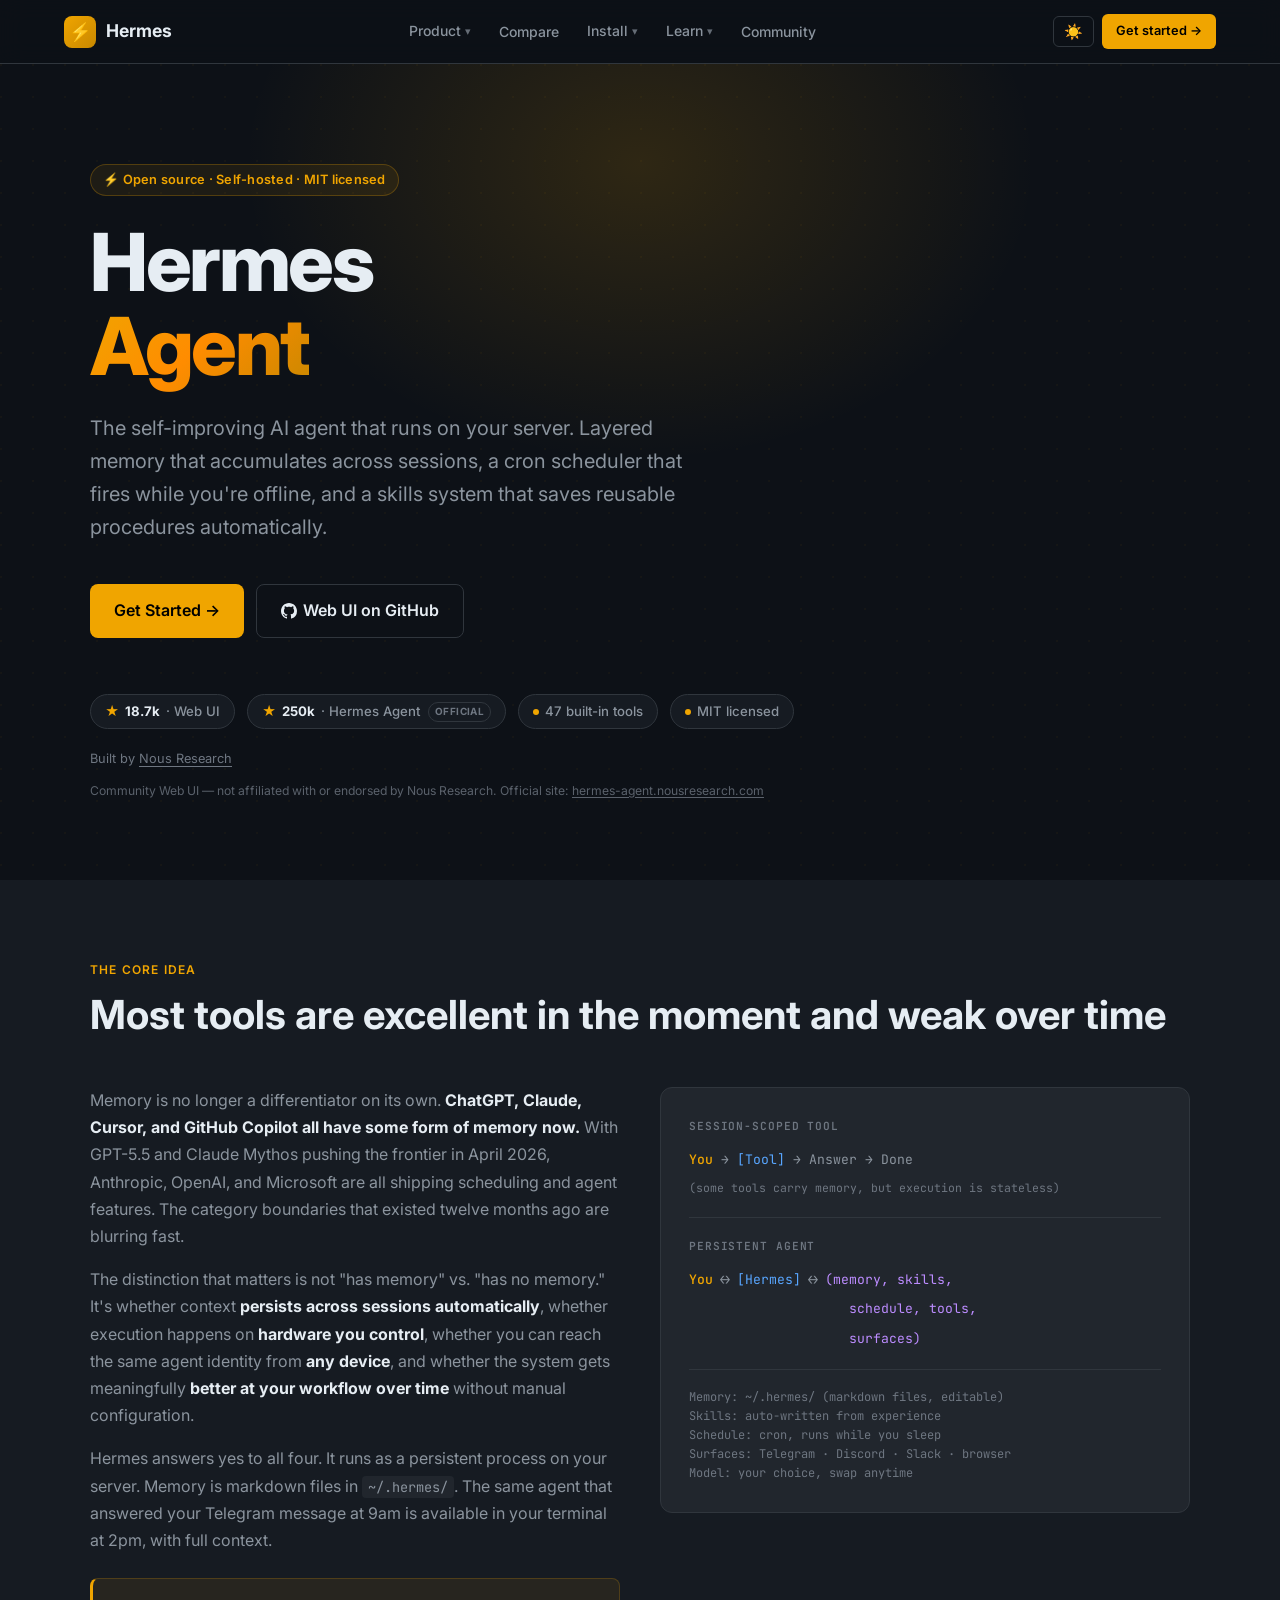
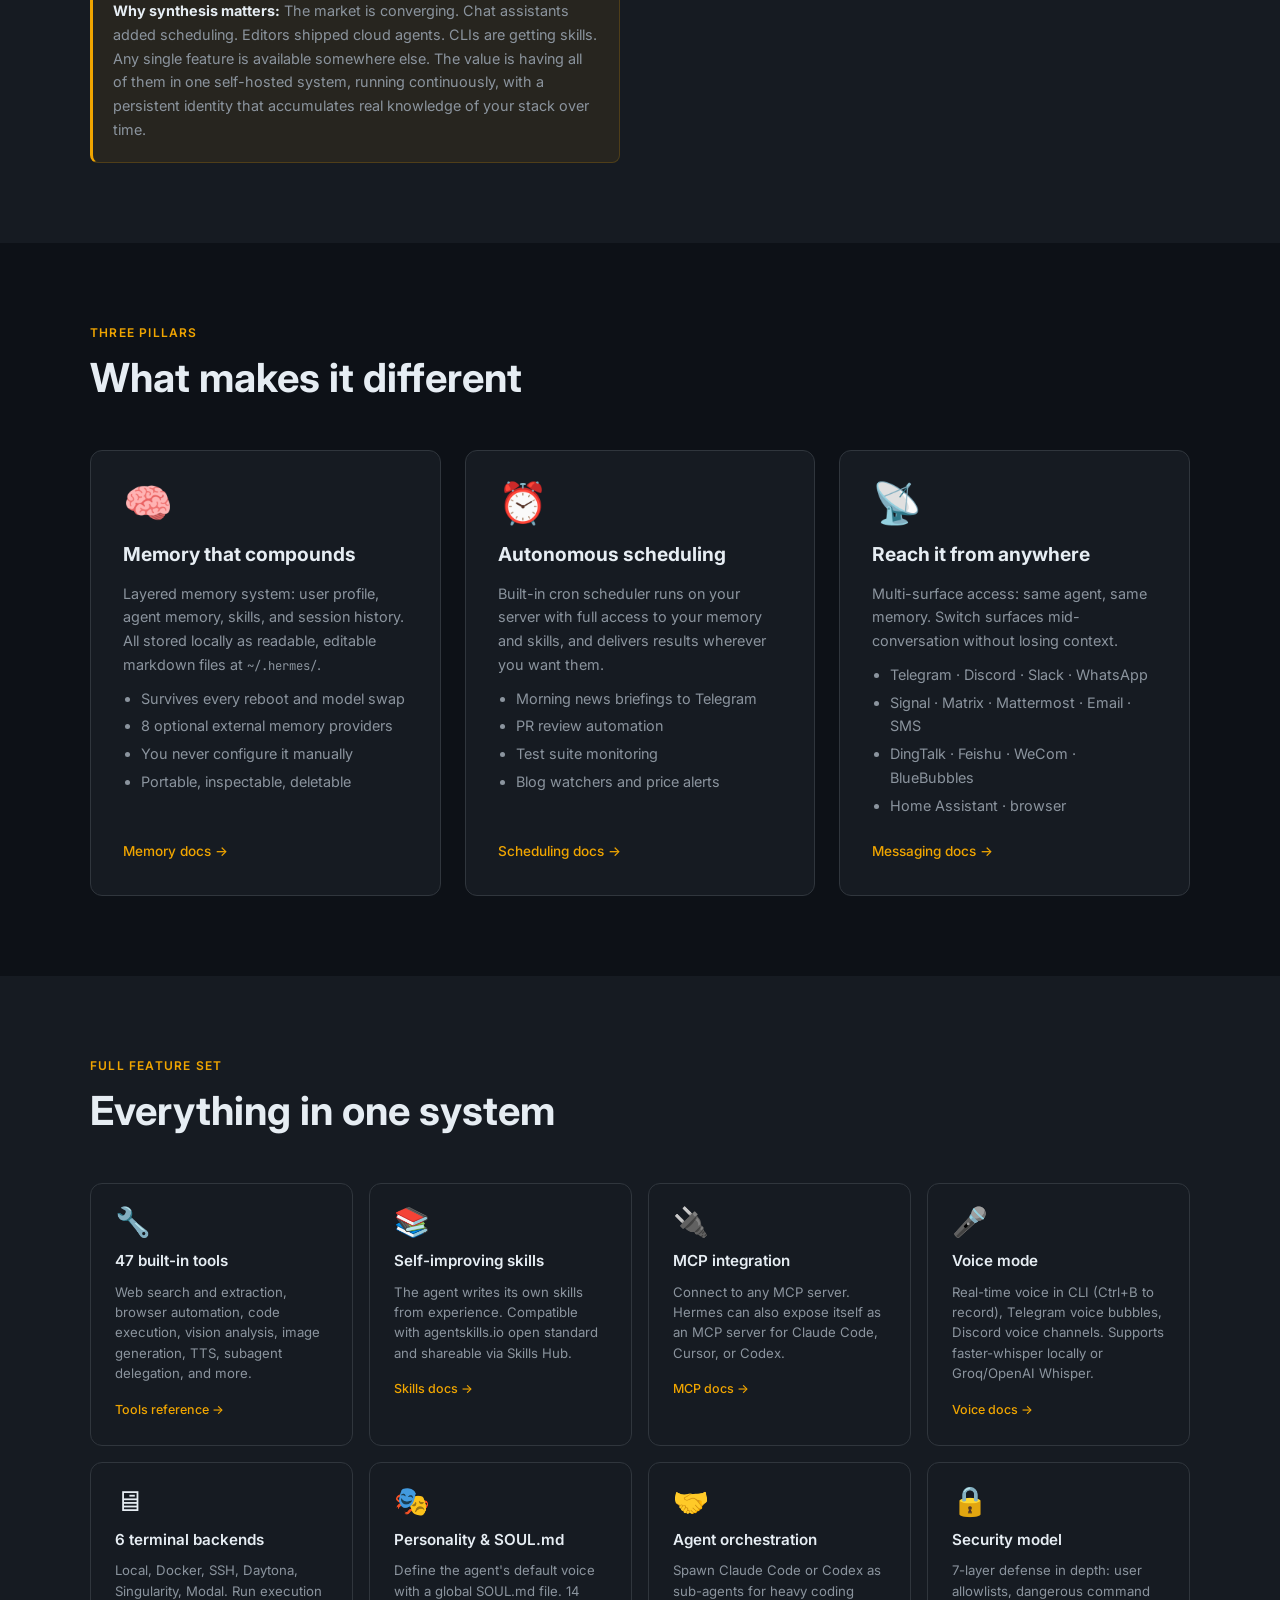
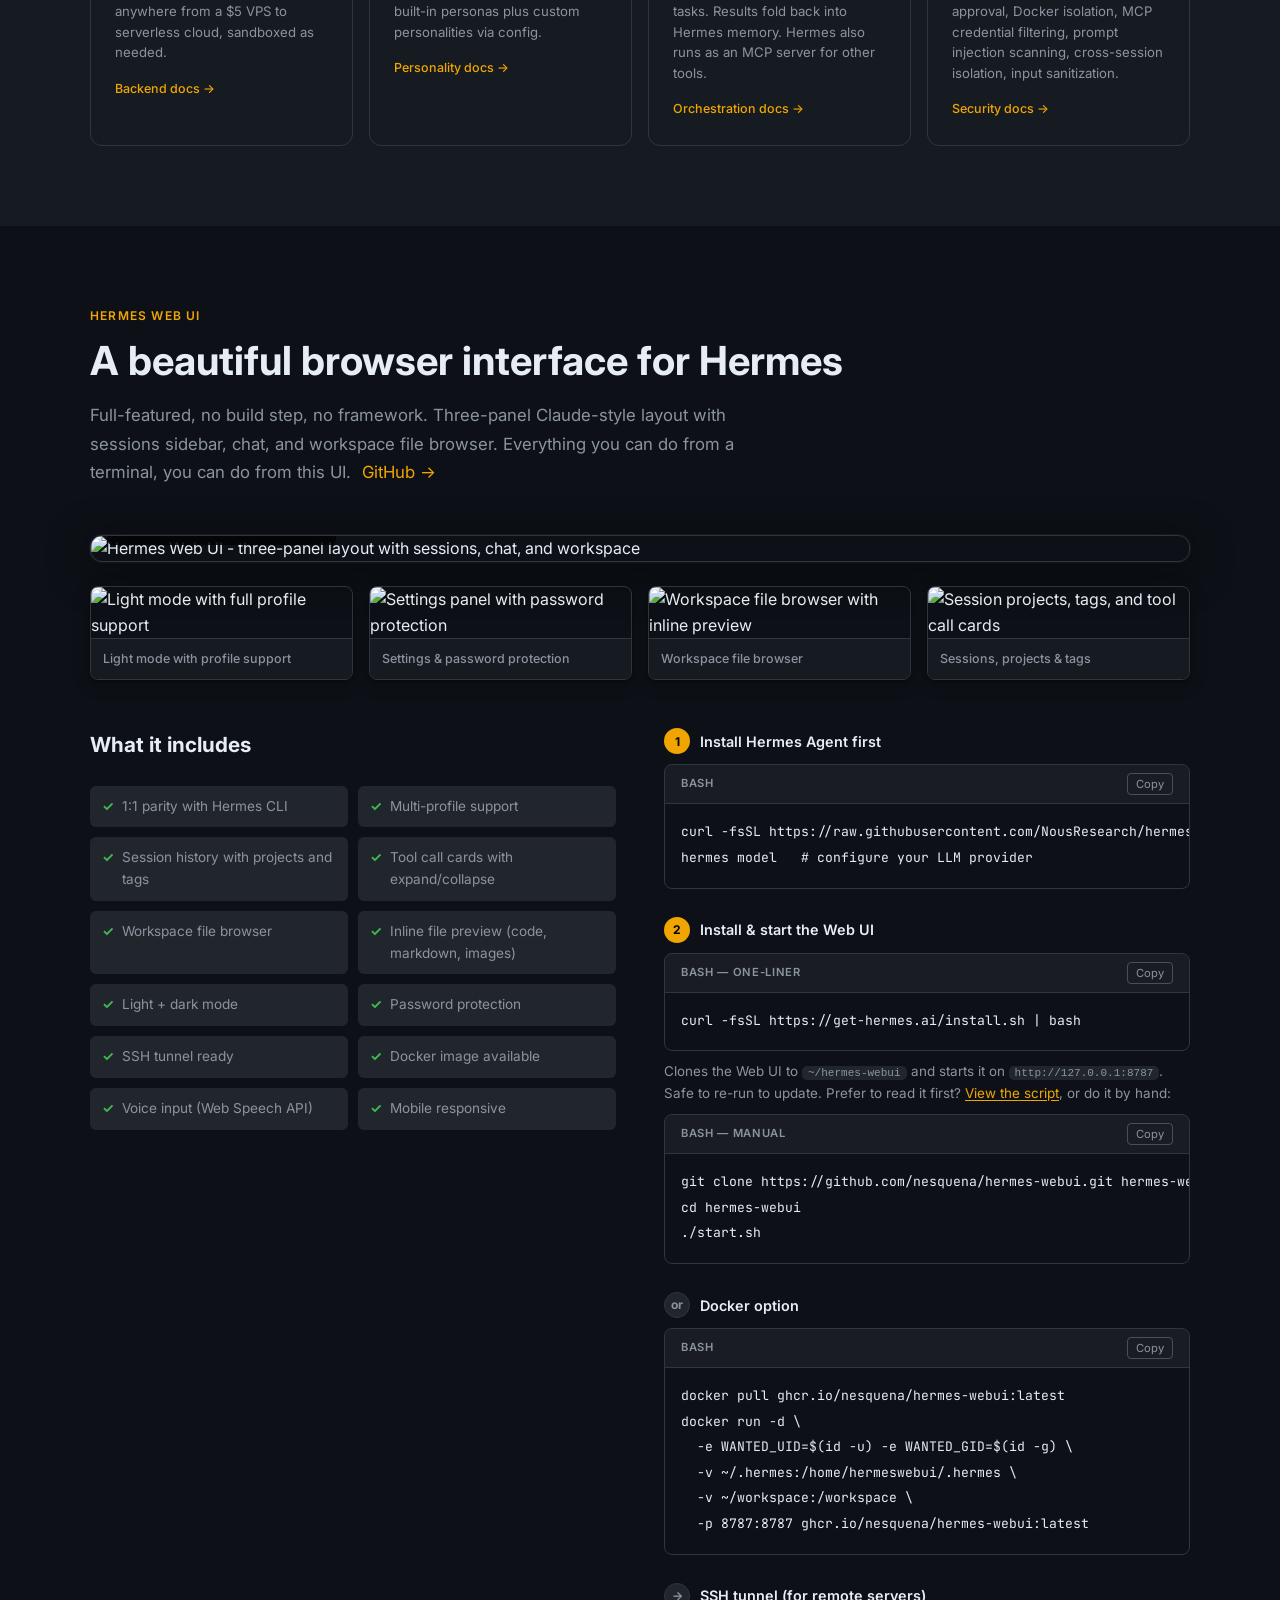
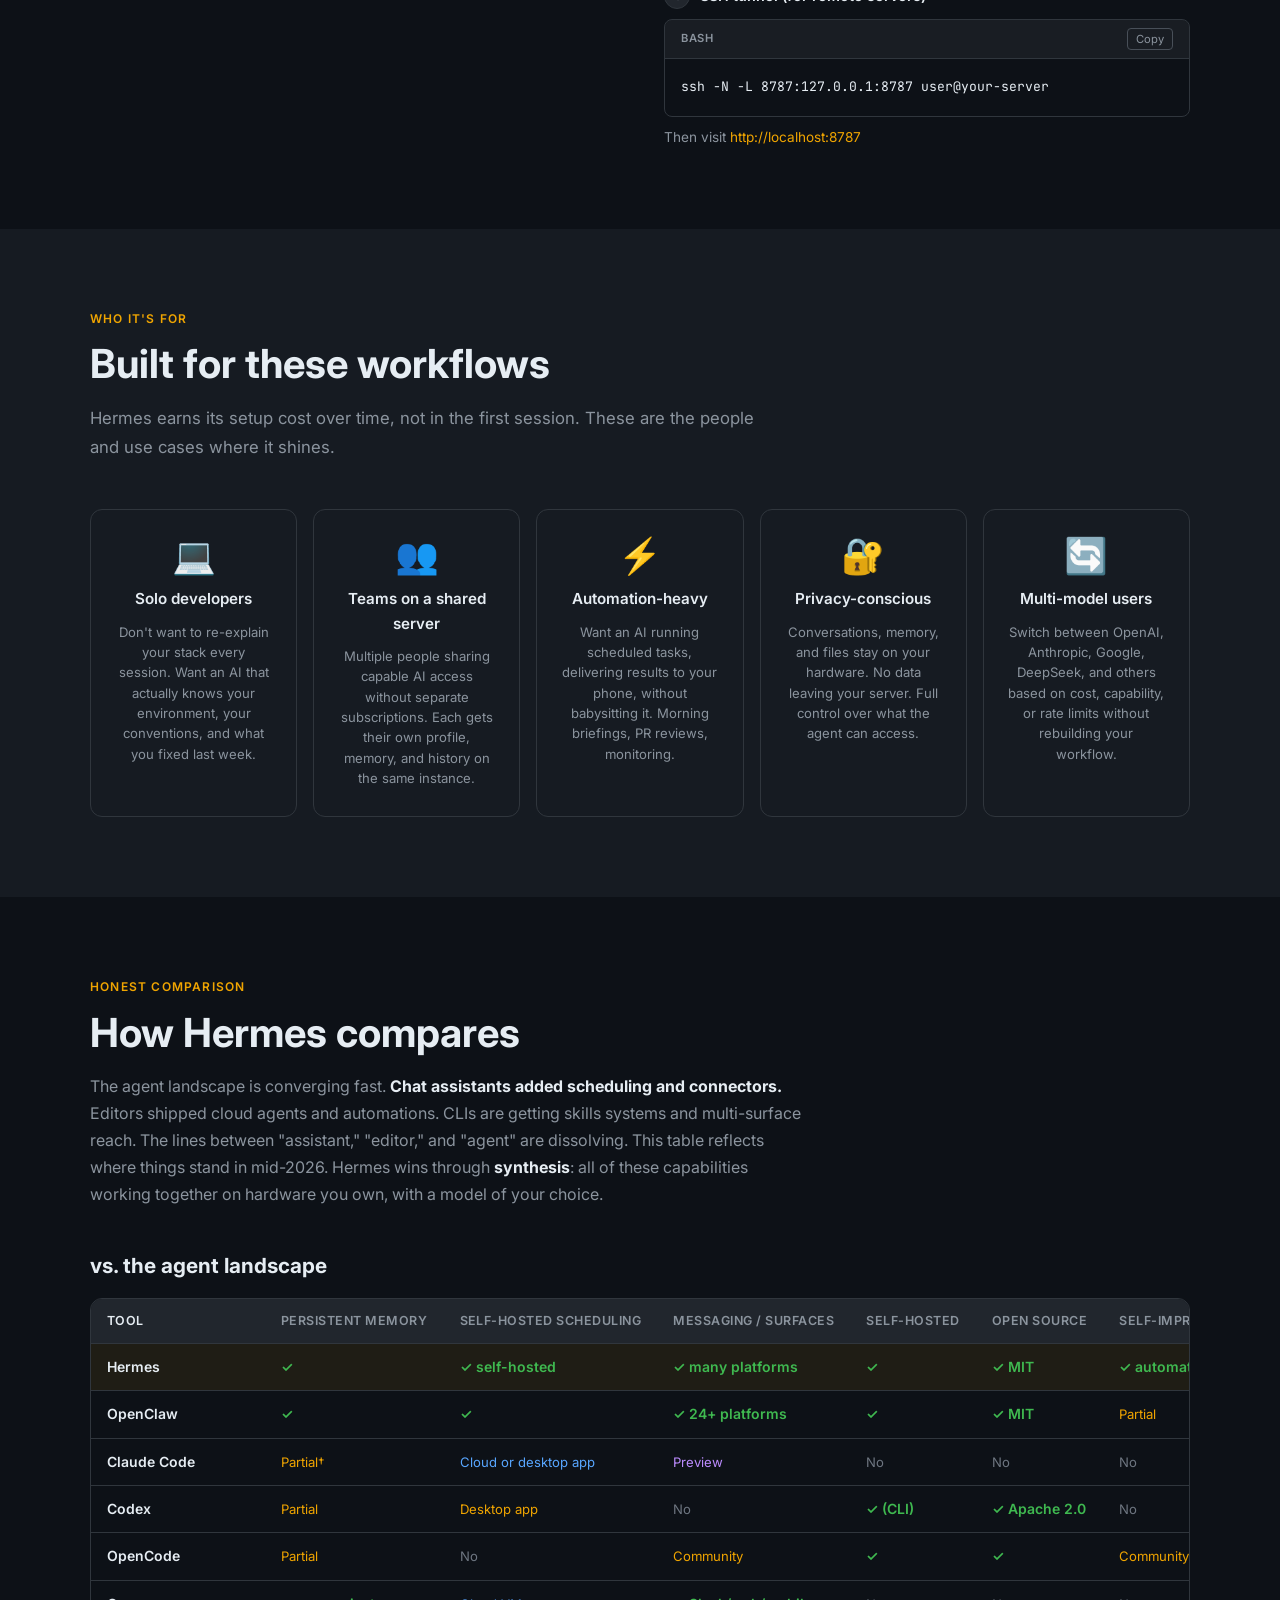
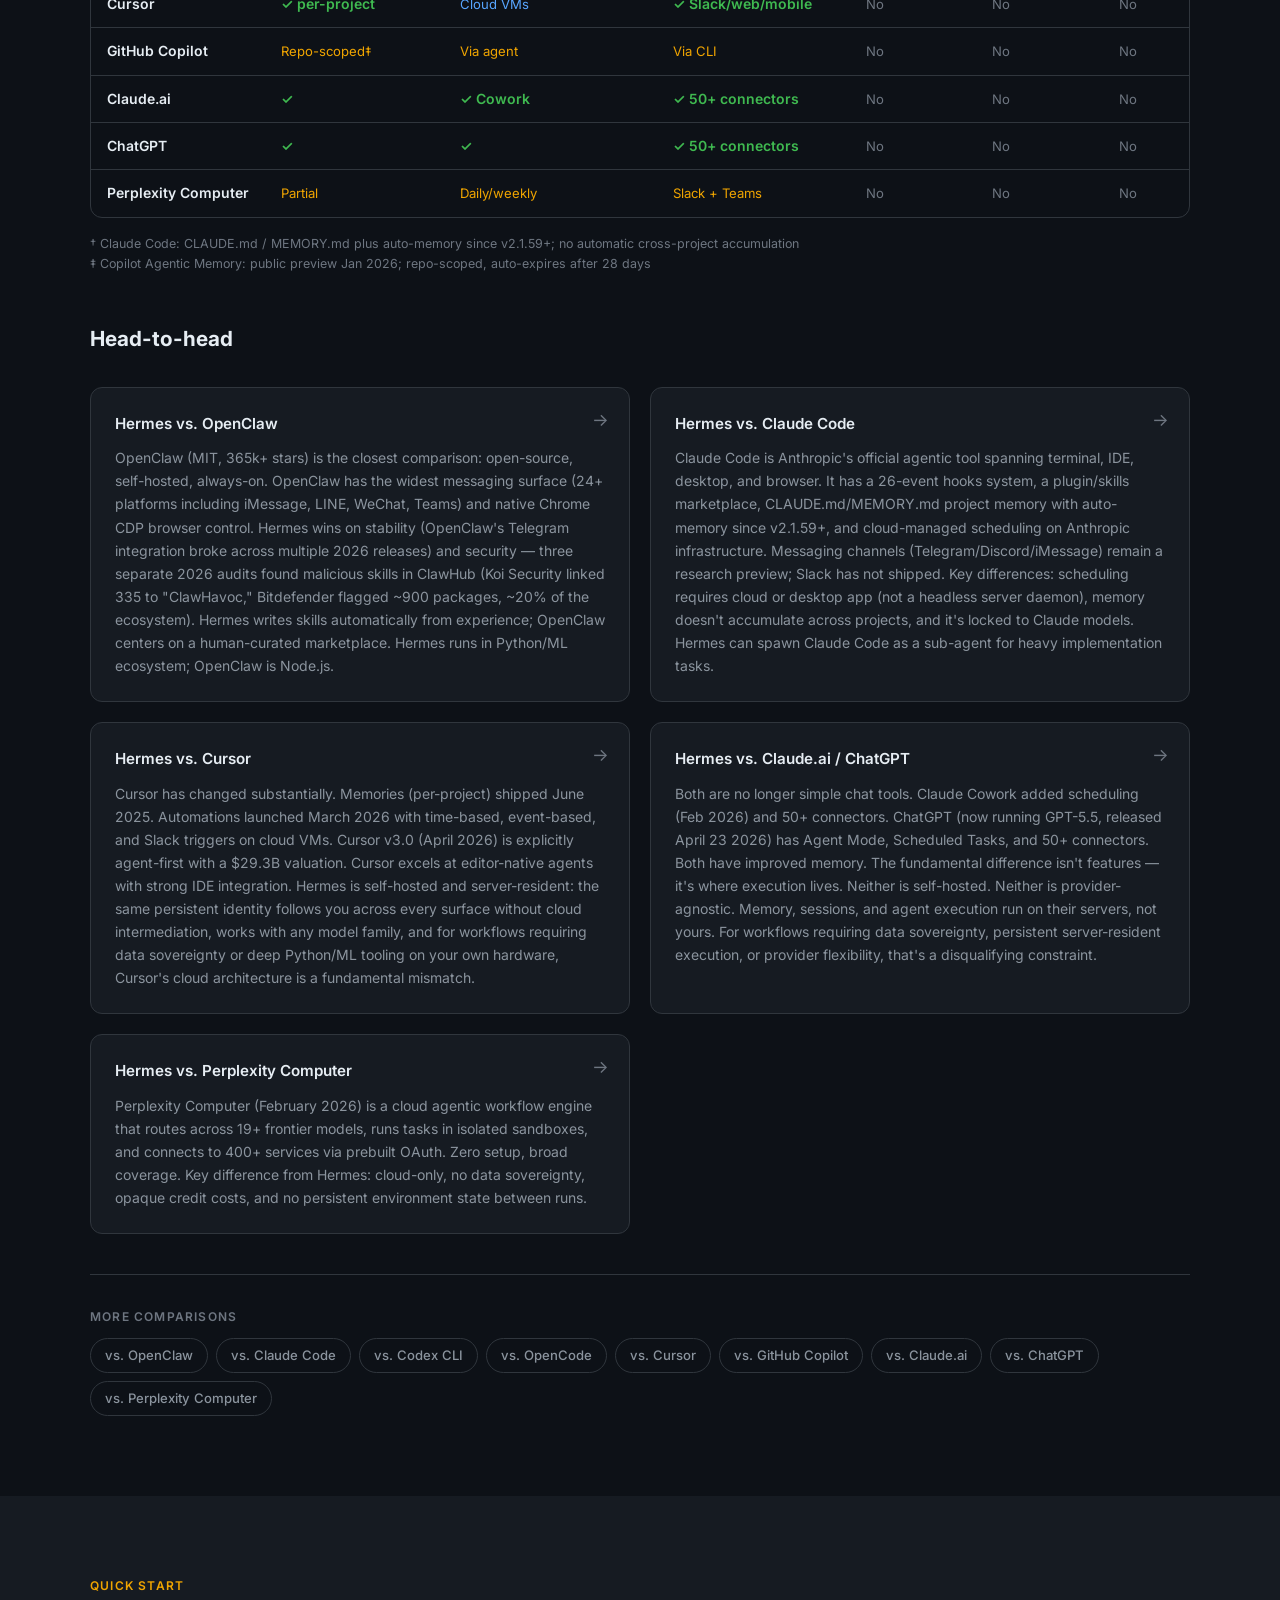
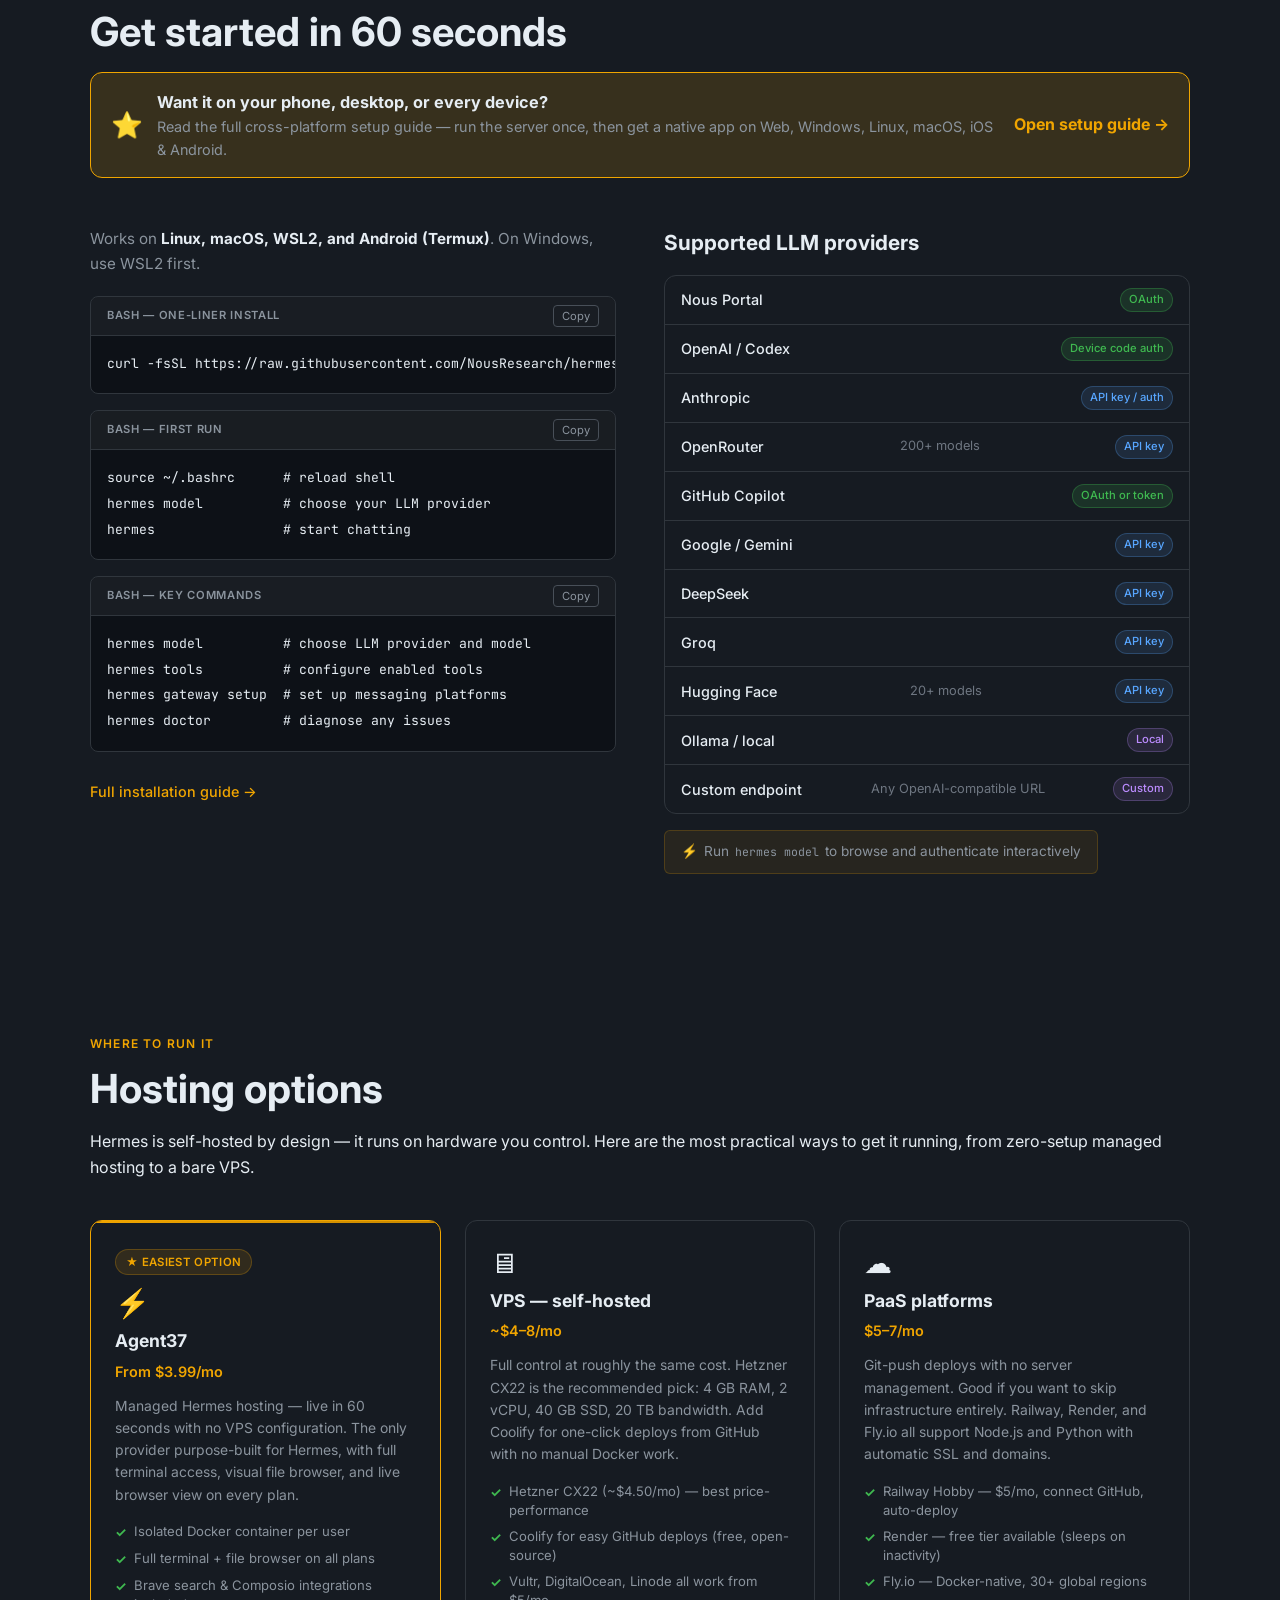
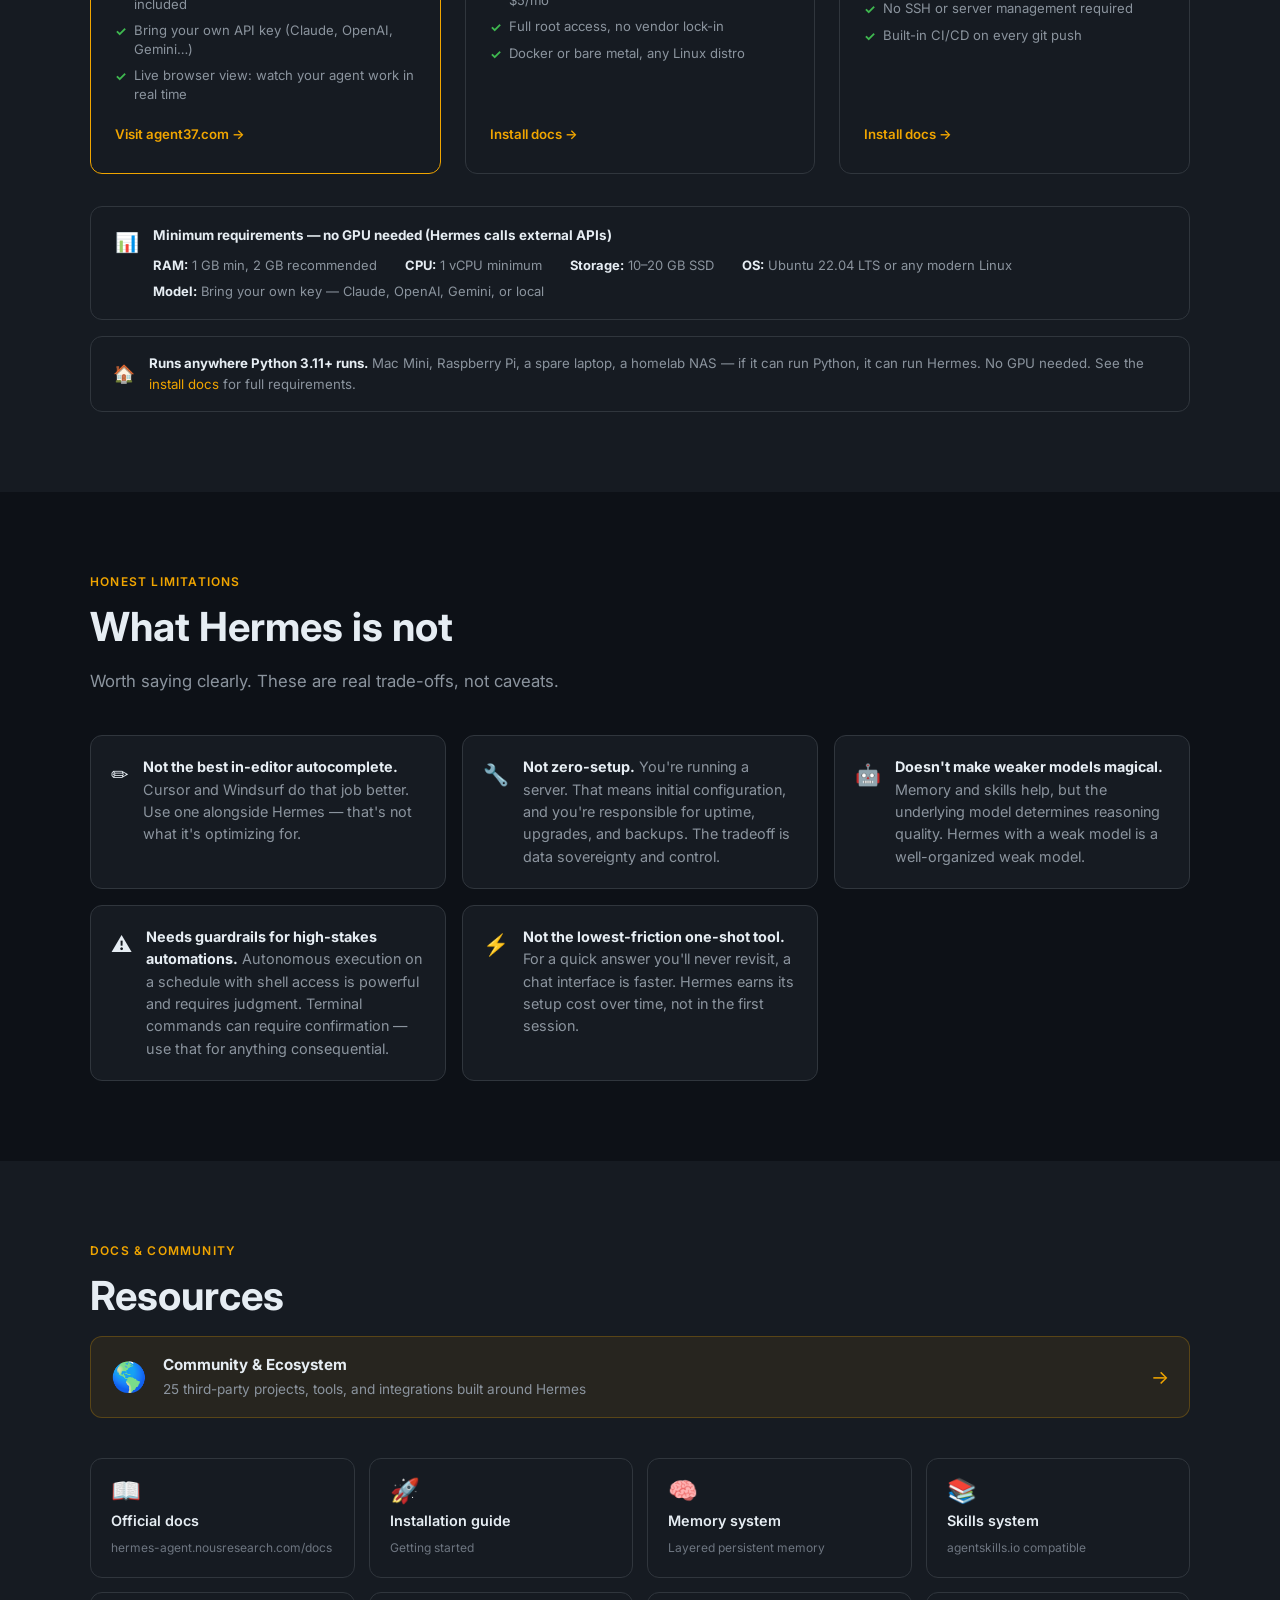
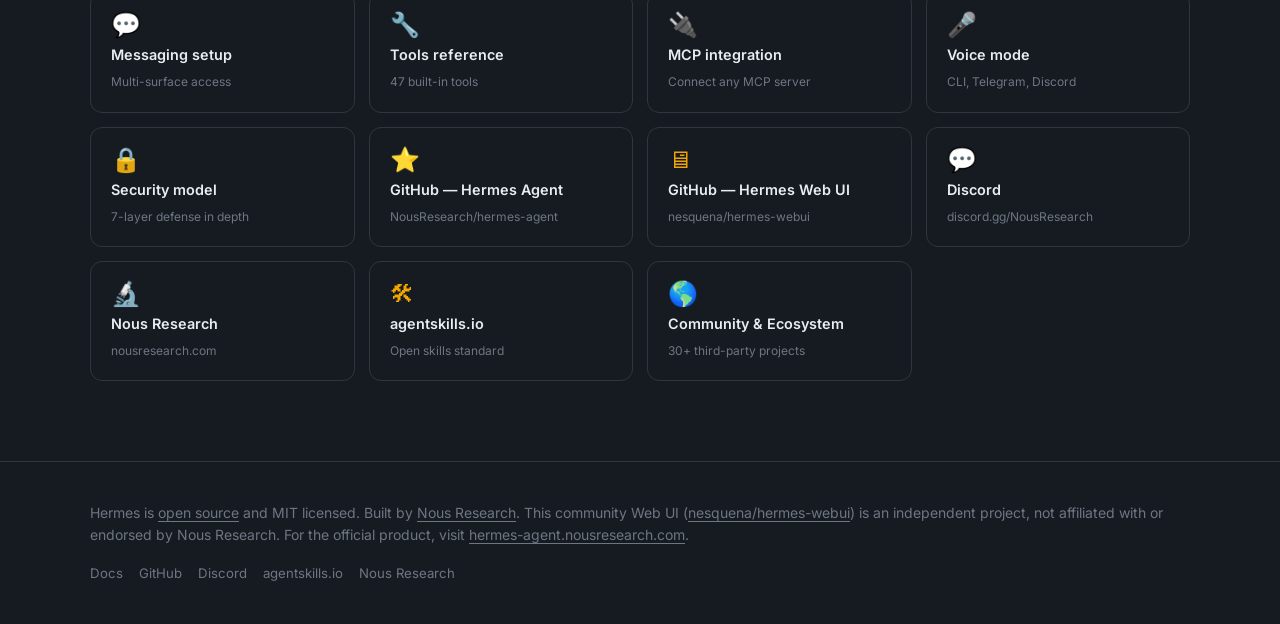
==== commit b6e753d5: "docs(community): daily star count refresh + re-sort by stars" ====
--- a/index.html
+++ b/index.html
@@ -1608,7 +1608,7 @@
       </div>
       <div class="hero-stats">
         <a href="https://github.com/nesquena/hermes-webui" target="_blank" rel="noopener" class="stat-badge stat-star" data-repo="nesquena/hermes-webui" title="Hermes Web UI — this community project's GitHub repo">
-          <span class="star-ic">&#9733;</span><span class="star-ct">18.6k</span> &middot; Web UI
+          <span class="star-ic">&#9733;</span><span class="star-ct">18.7k</span> &middot; Web UI
         </a>
         <a href="https://github.com/NousResearch/hermes-agent" target="_blank" rel="noopener" class="stat-badge stat-star stat-star-upstream" data-repo="NousResearch/hermes-agent" title="Hermes Agent — the official upstream project by Nous Research (the engine the Web UI runs on)">
           <span class="star-ic">&#9733;</span><span class="star-ct">250k</span> &middot; Hermes Agent <span class="badge-tag">official</span>
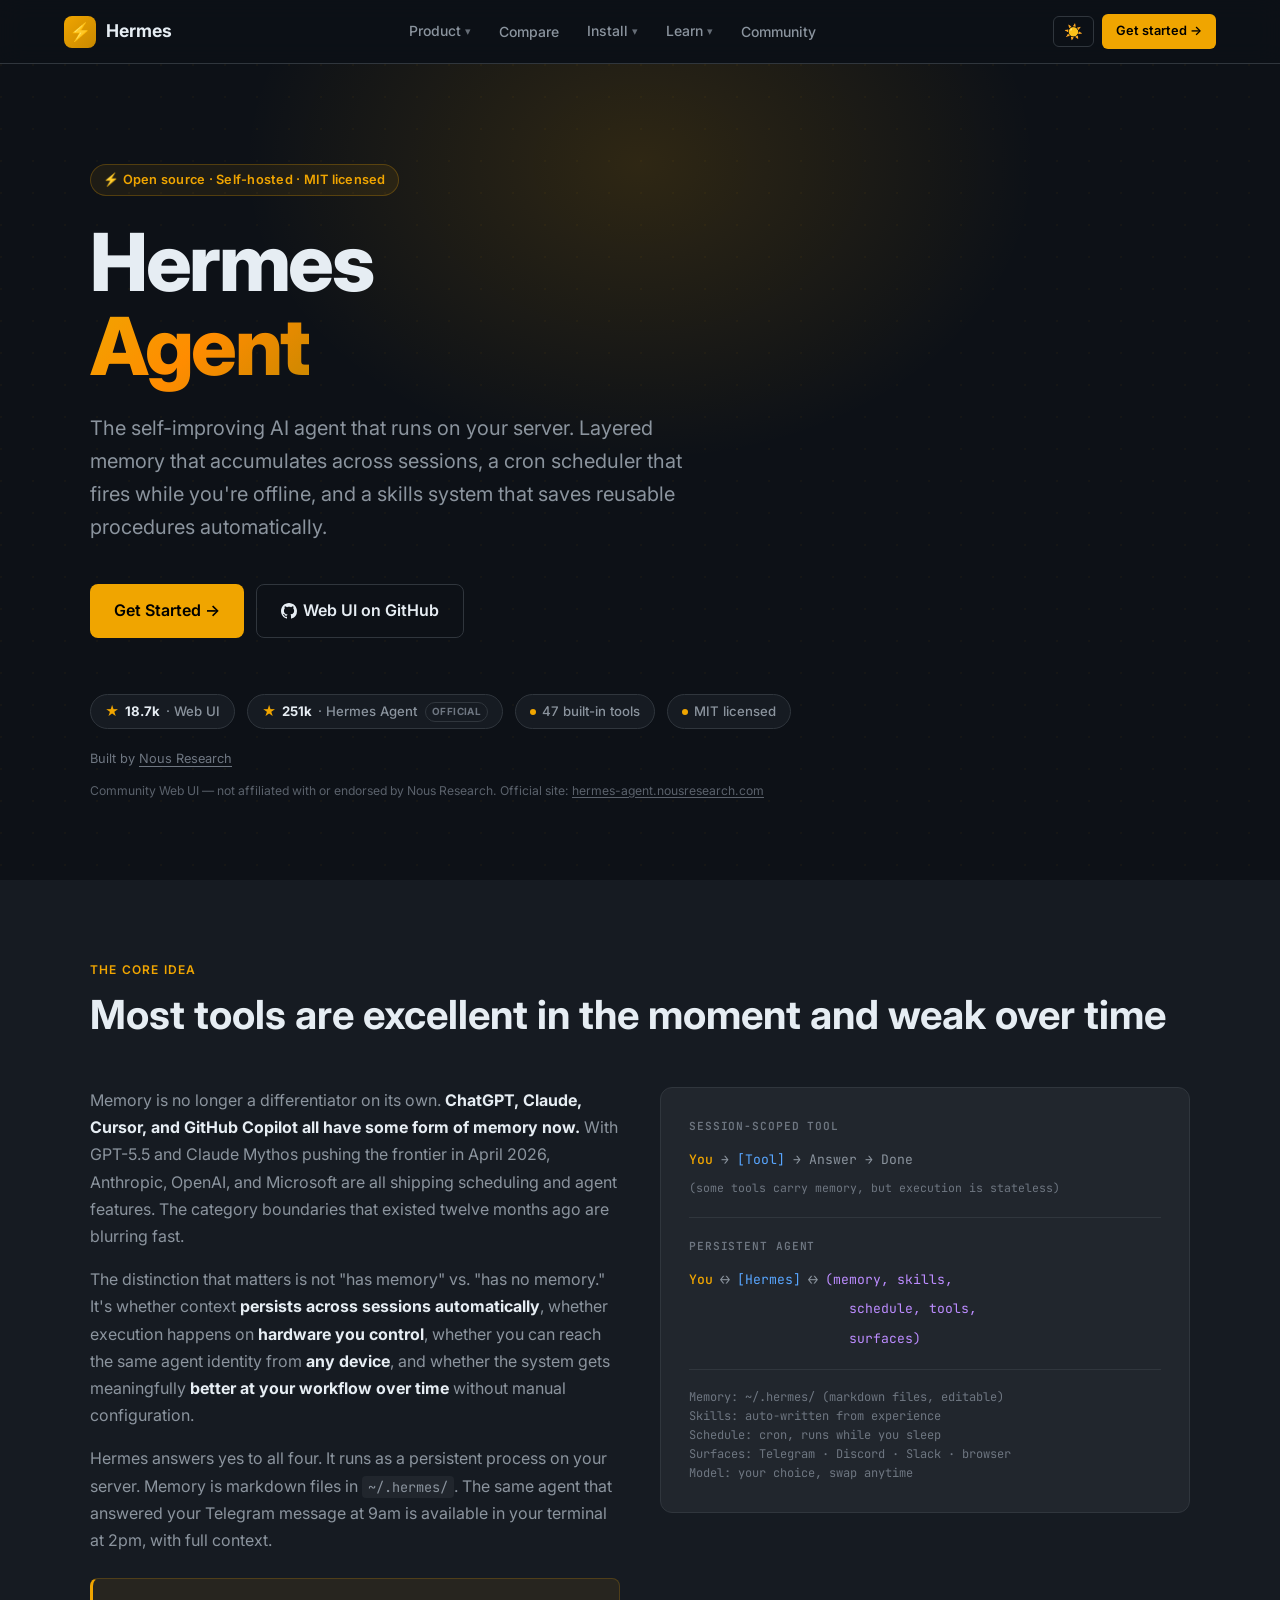
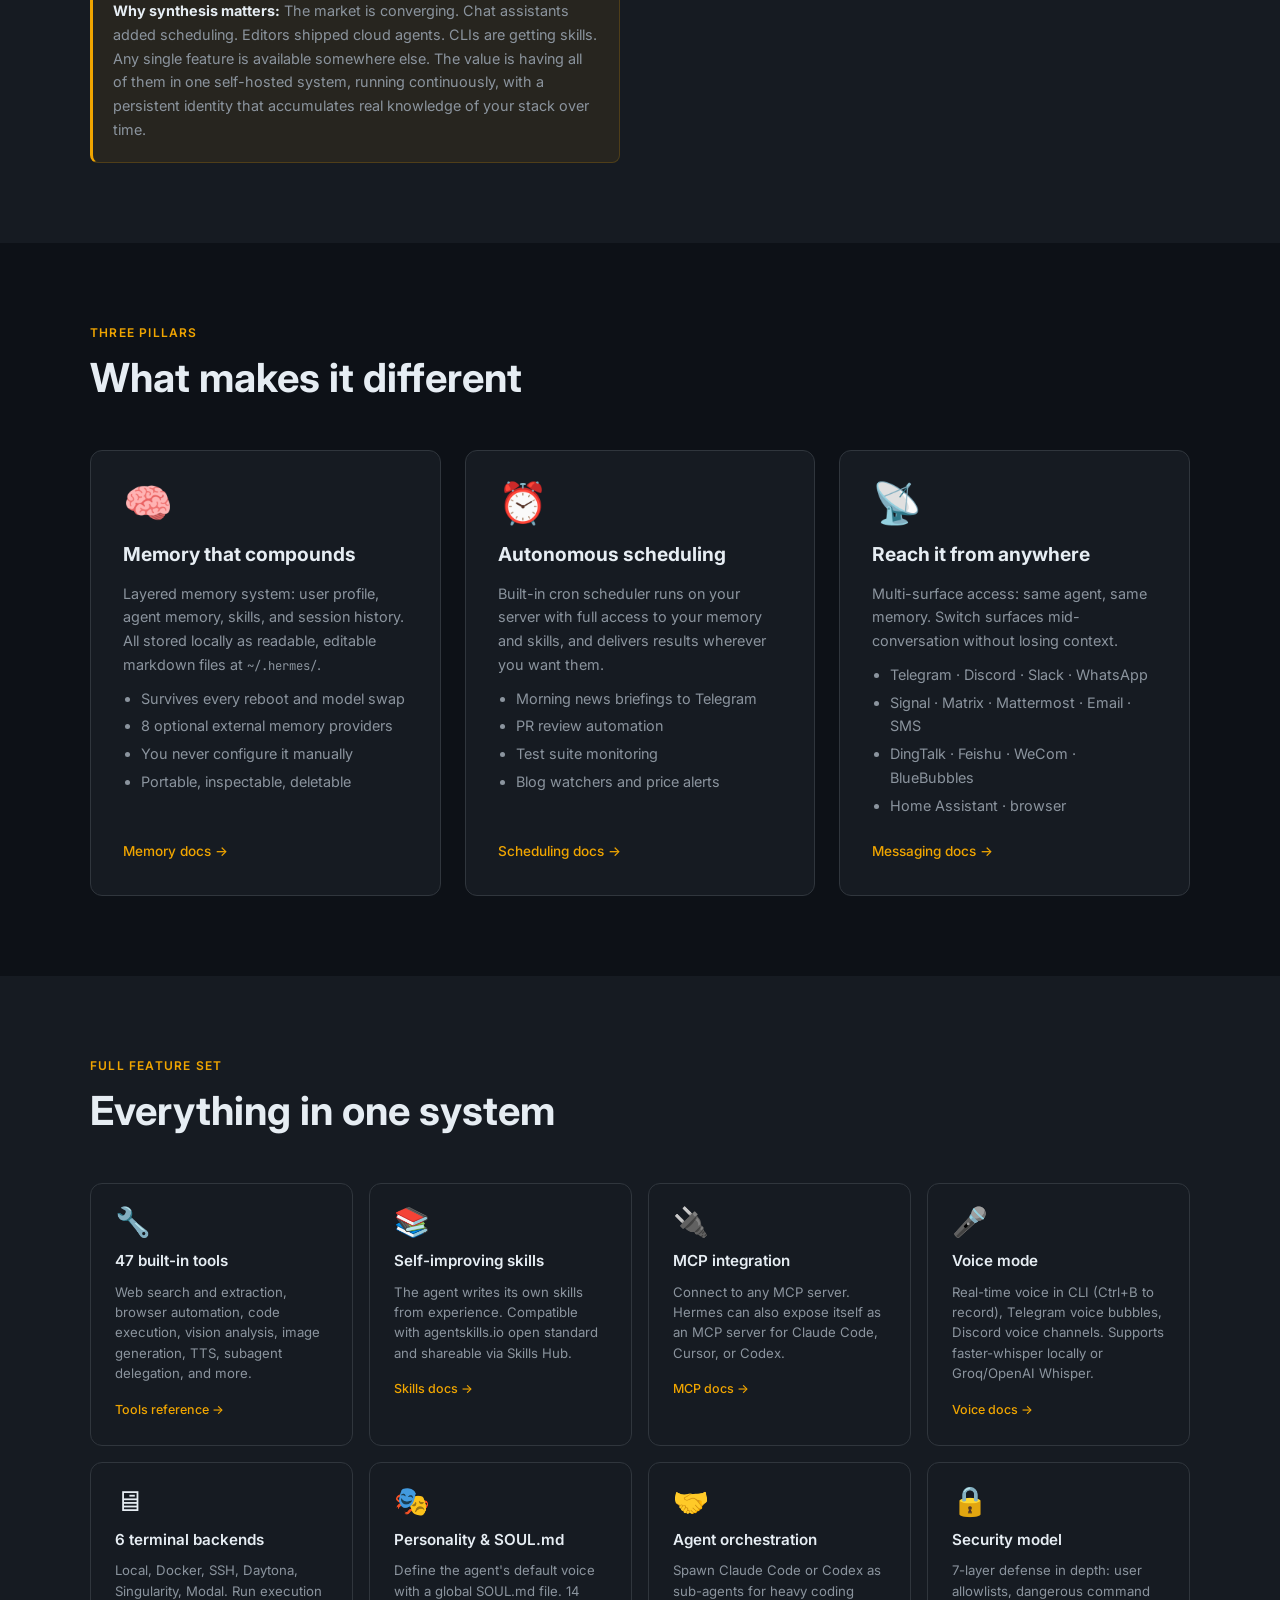
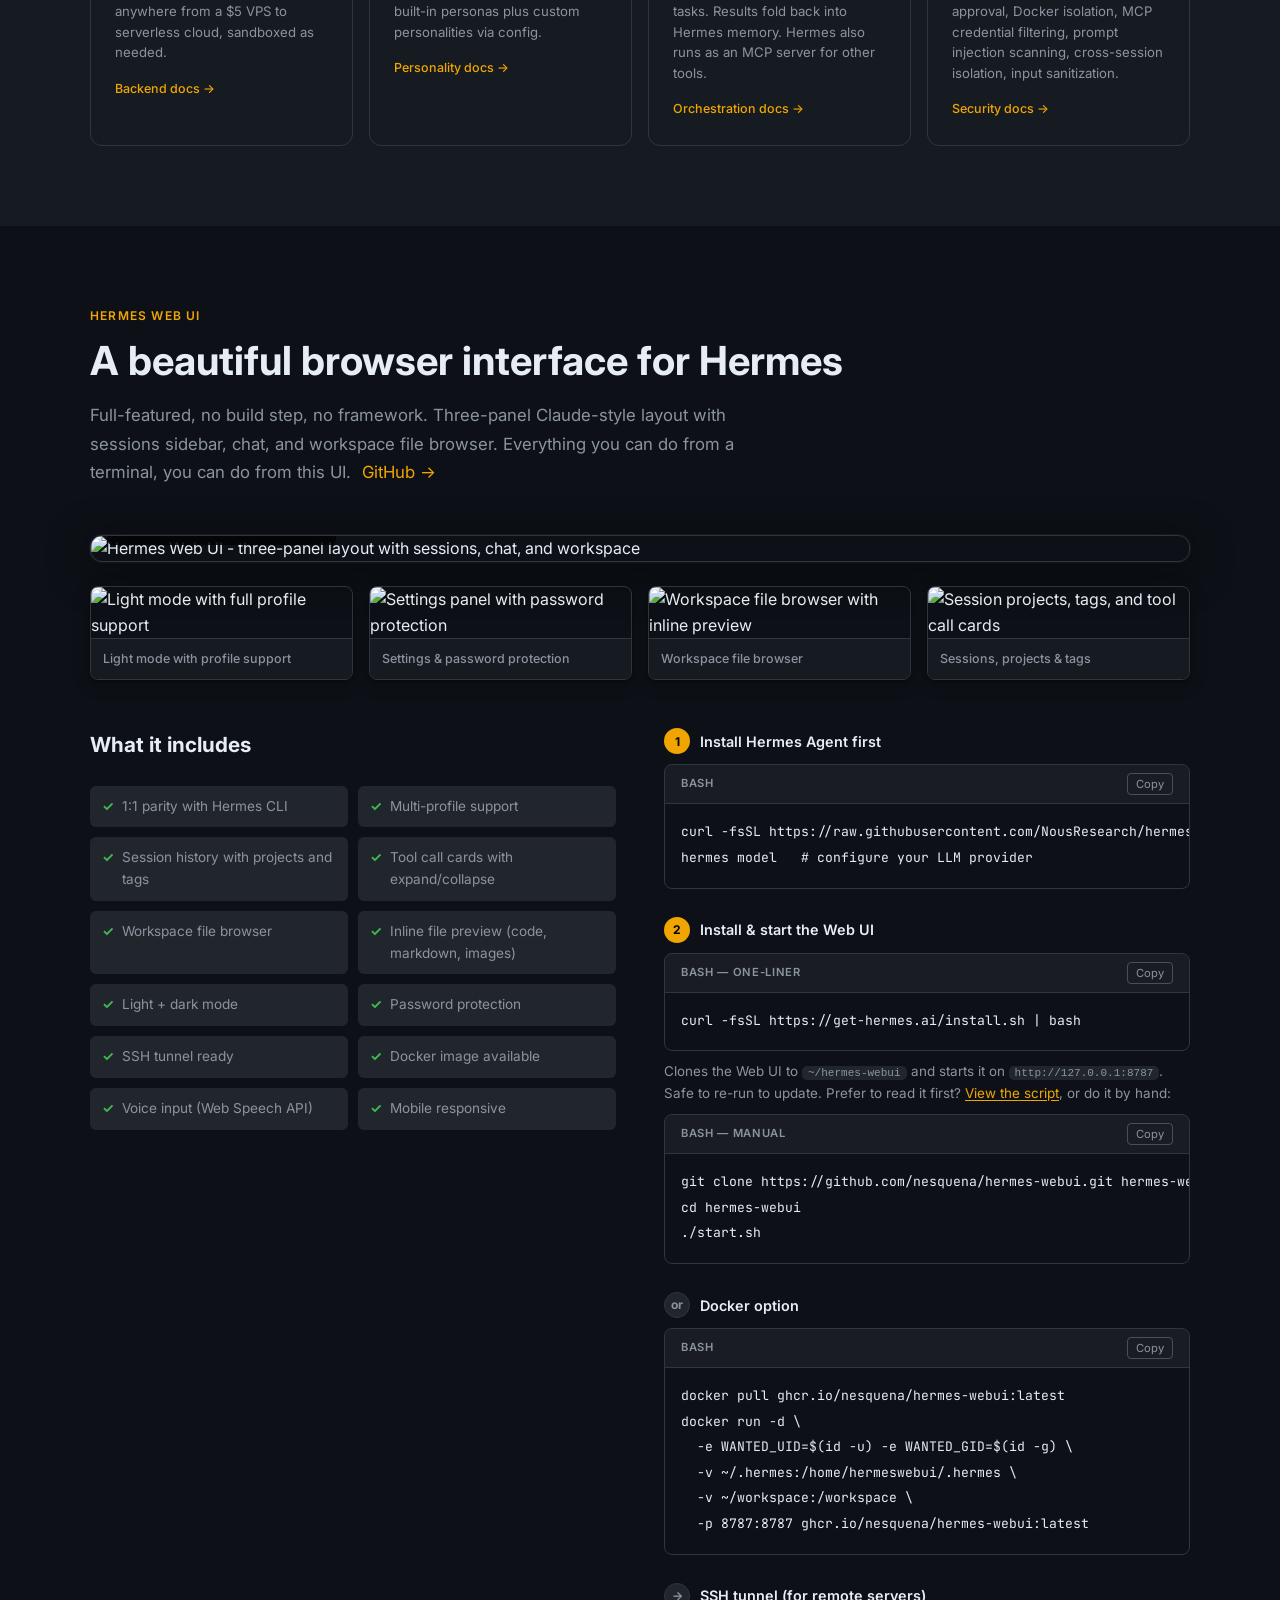
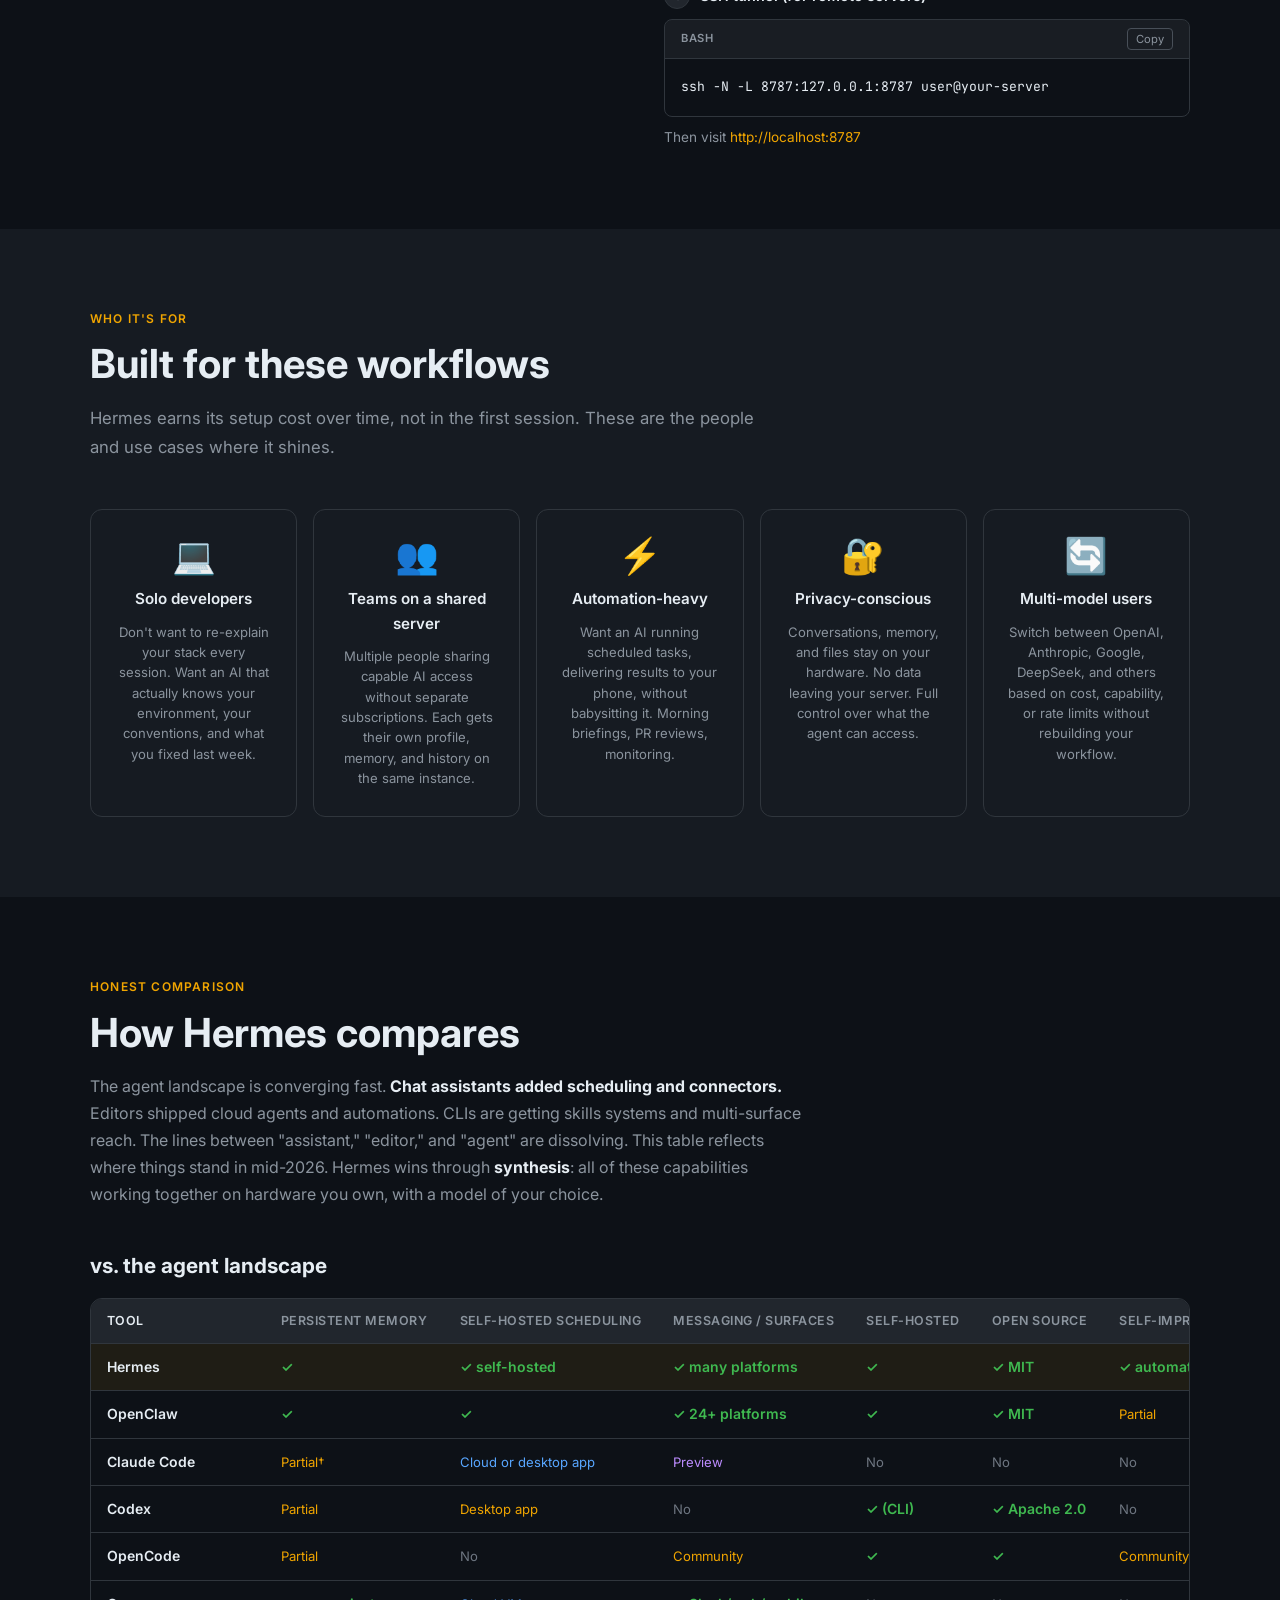
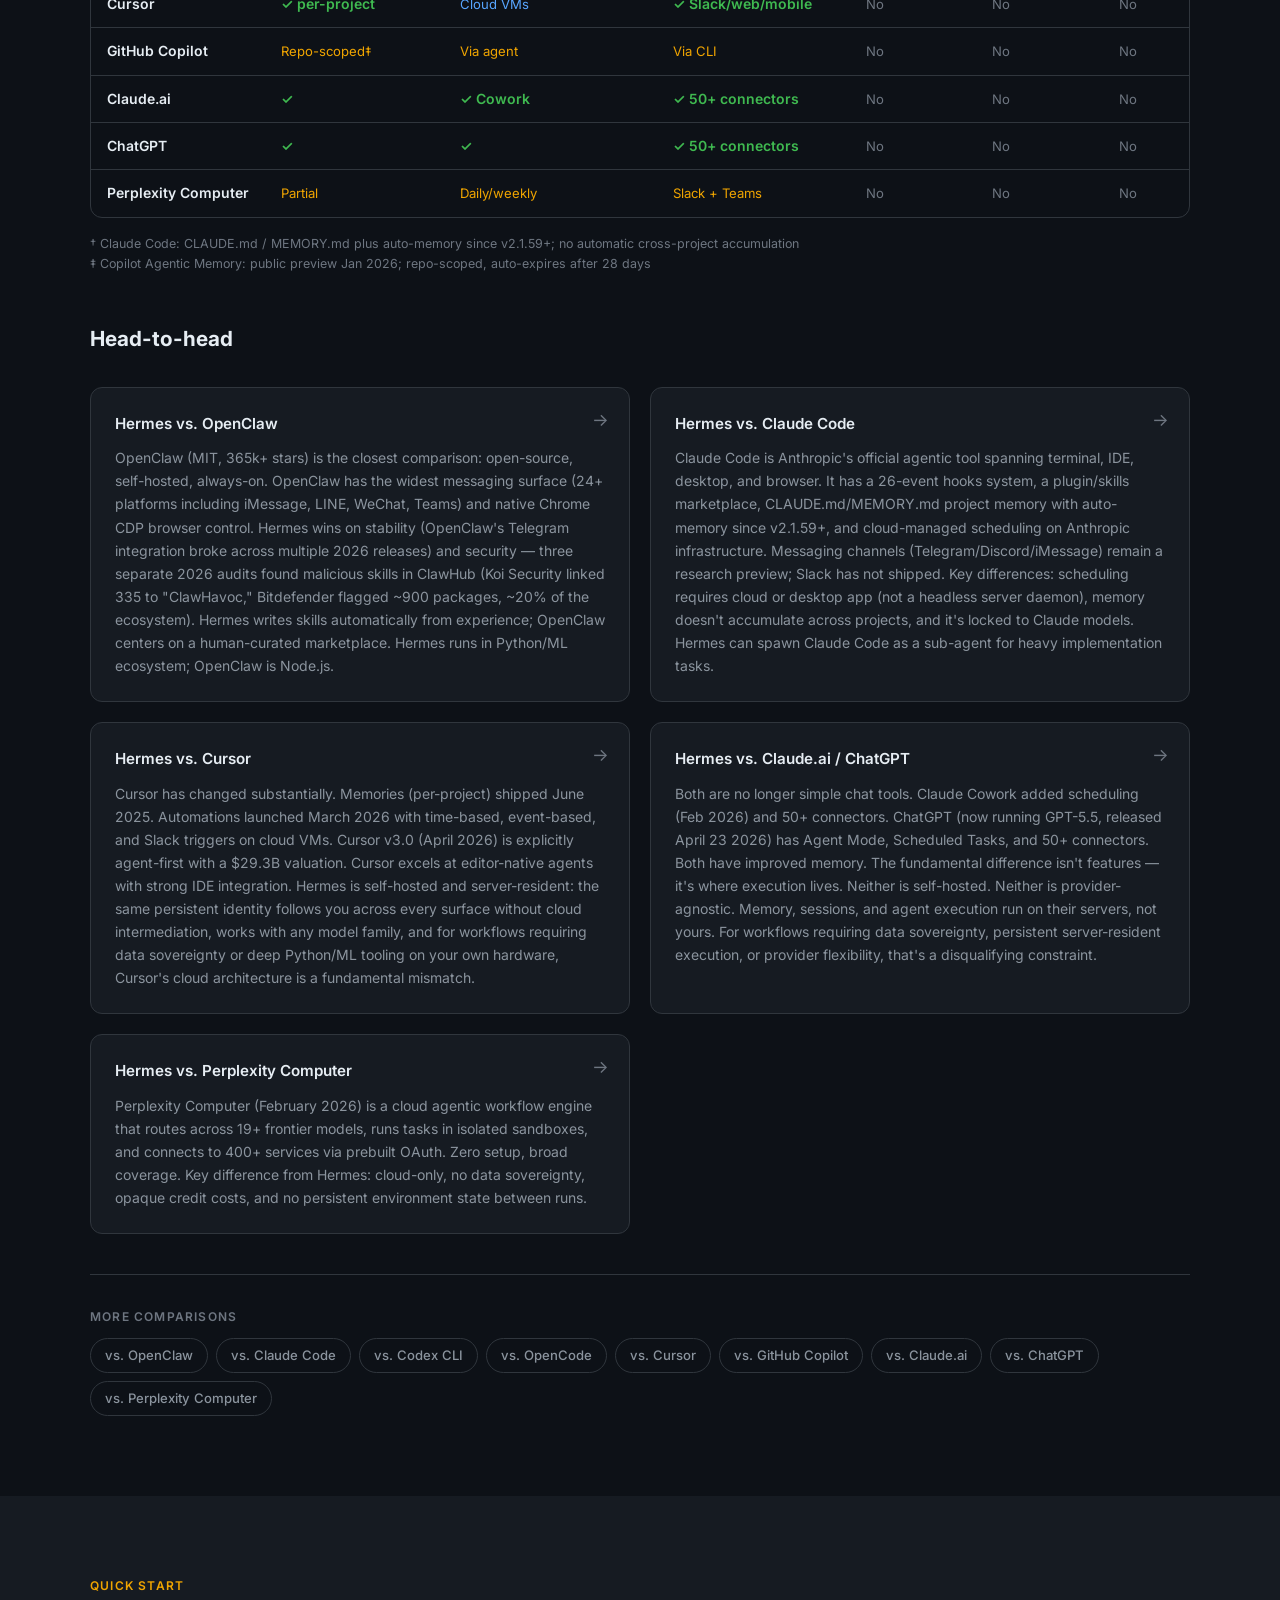
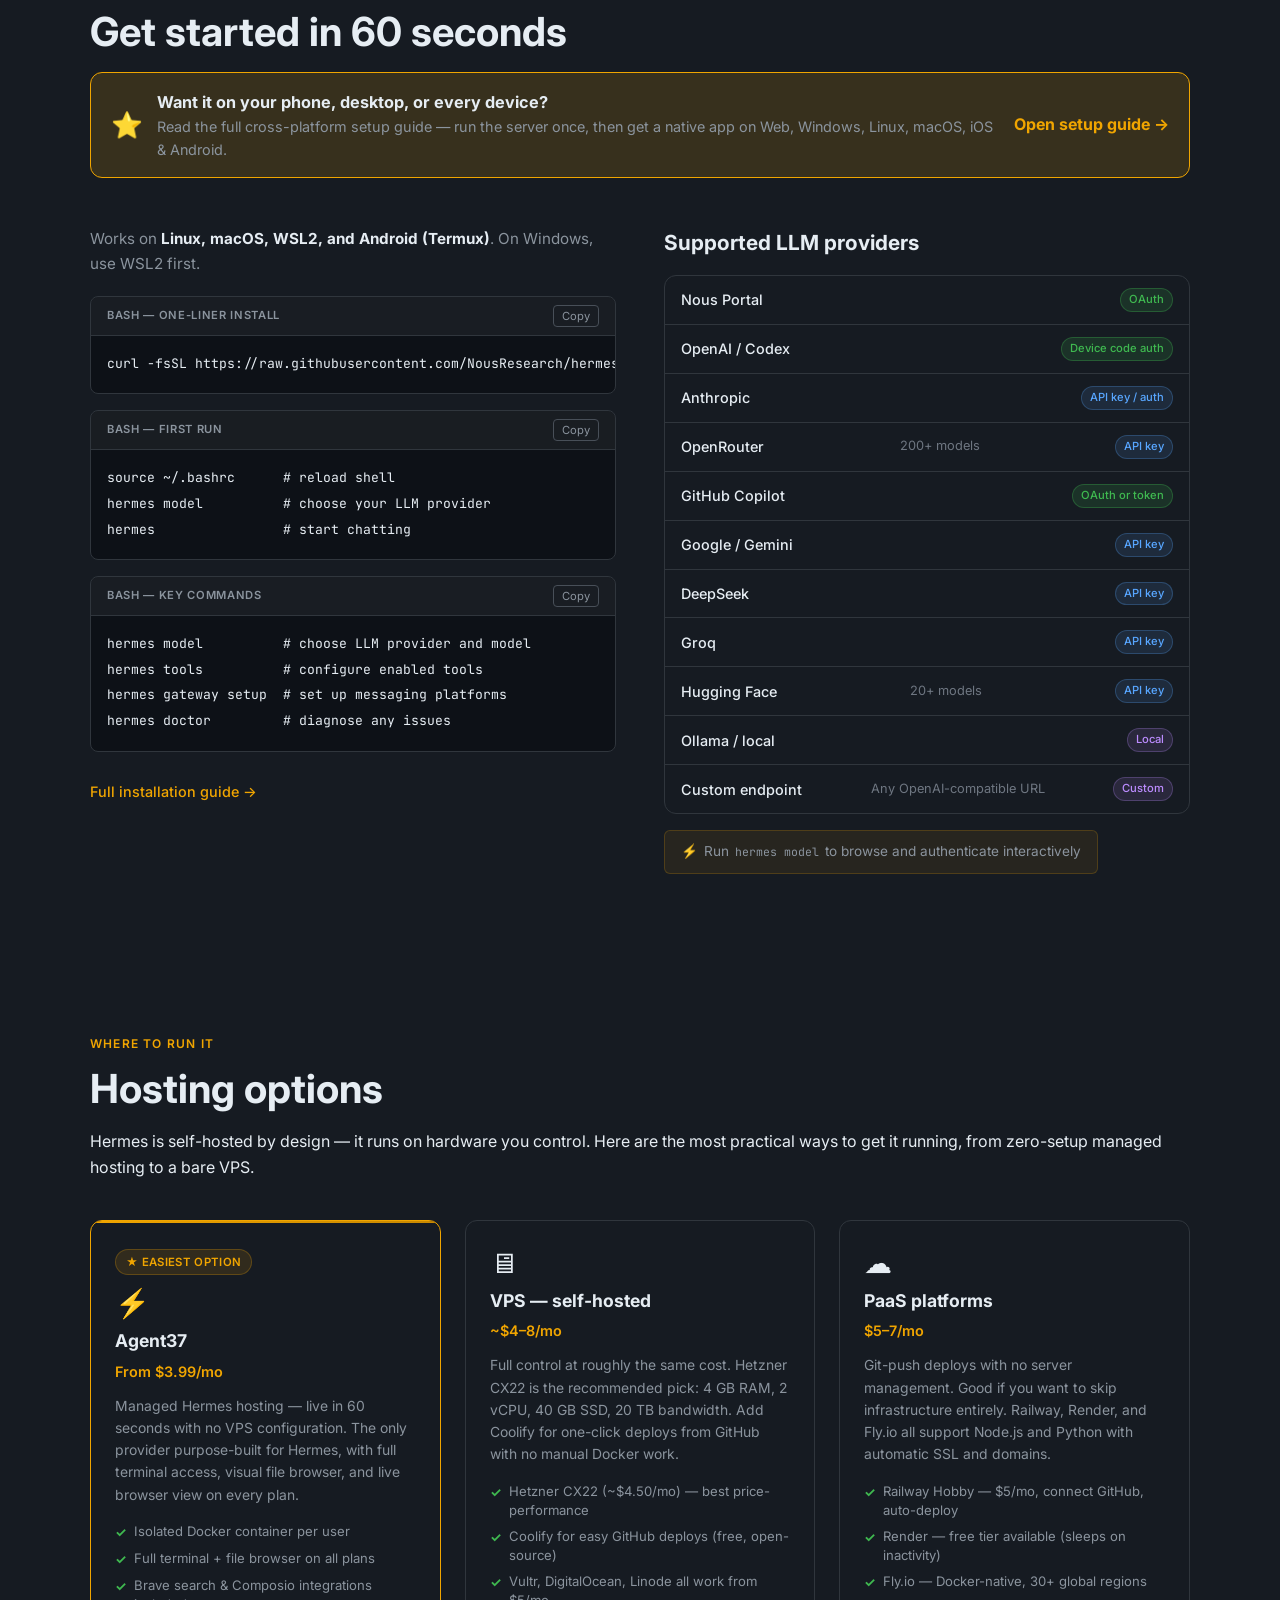
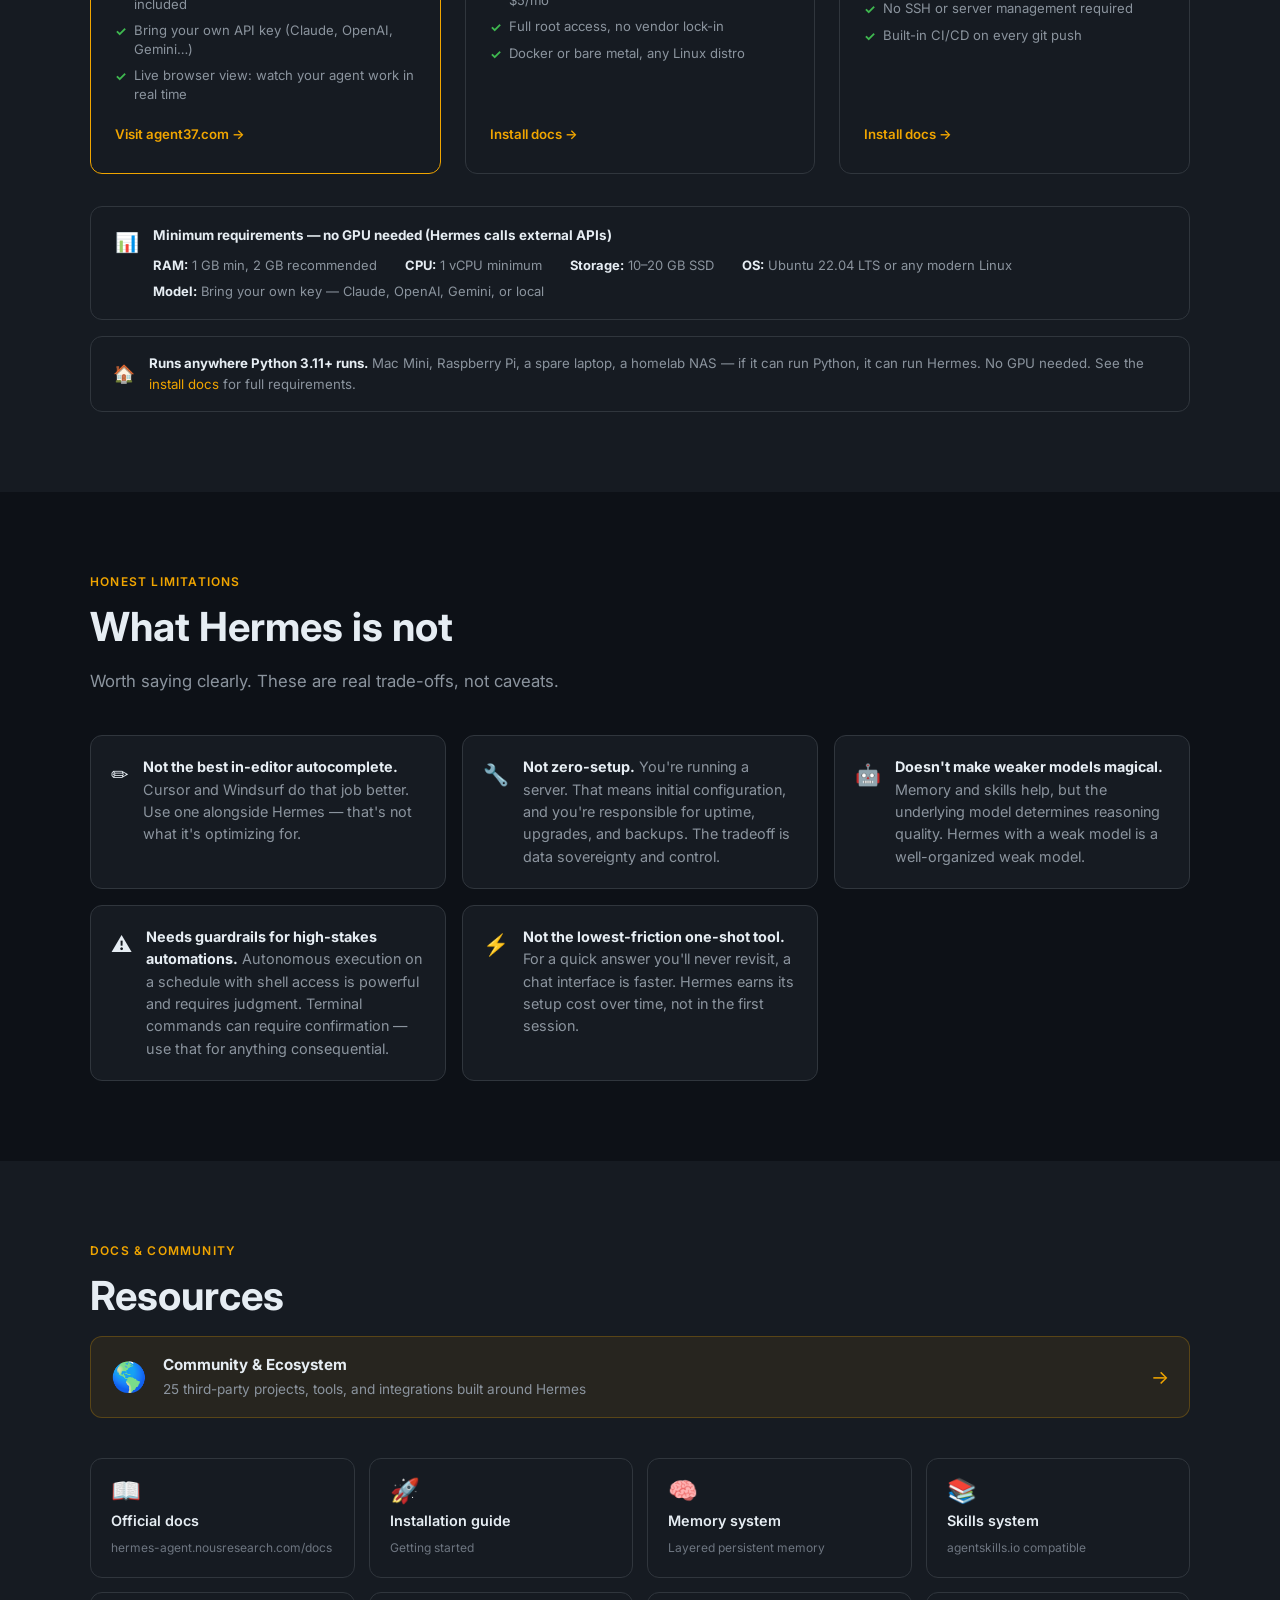
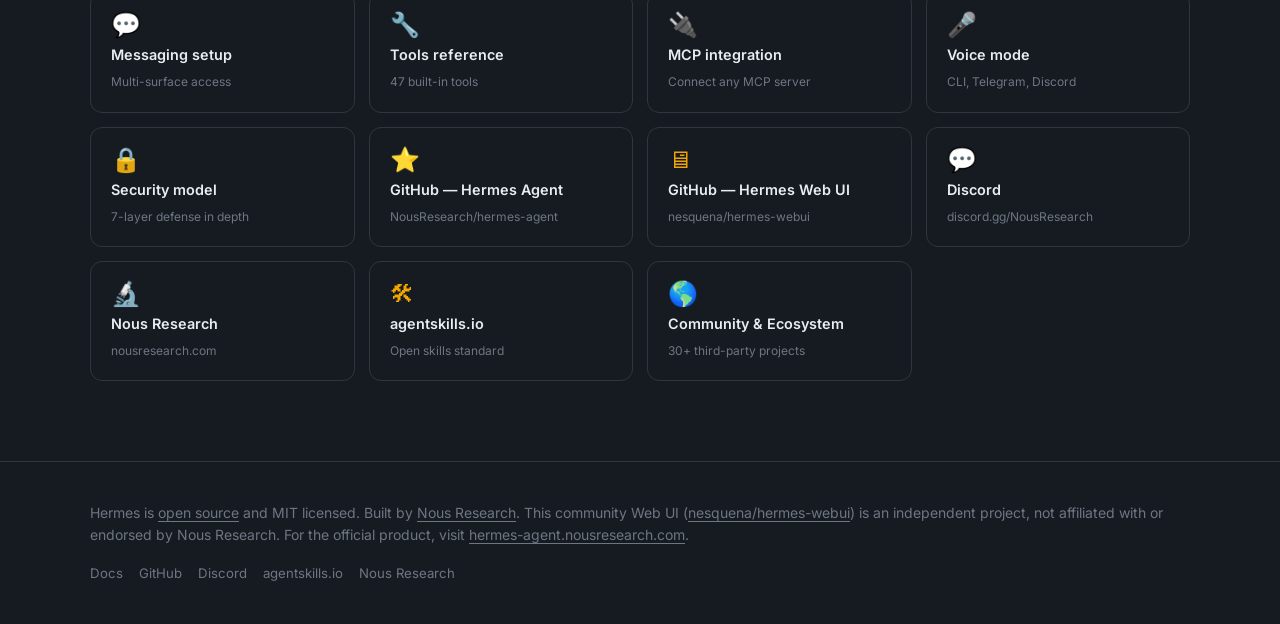
==== commit 47397e3f: "docs(community): daily star count refresh + re-sort by stars" ====
--- a/index.html
+++ b/index.html
@@ -1611,7 +1611,7 @@
           <span class="star-ic">&#9733;</span><span class="star-ct">18.7k</span> &middot; Web UI
         </a>
         <a href="https://github.com/NousResearch/hermes-agent" target="_blank" rel="noopener" class="stat-badge stat-star stat-star-upstream" data-repo="NousResearch/hermes-agent" title="Hermes Agent — the official upstream project by Nous Research (the engine the Web UI runs on)">
-          <span class="star-ic">&#9733;</span><span class="star-ct">250k</span> &middot; Hermes Agent <span class="badge-tag">official</span>
+          <span class="star-ic">&#9733;</span><span class="star-ct">251k</span> &middot; Hermes Agent <span class="badge-tag">official</span>
         </a>
         <span class="stat-badge"><span class="dot"></span>47 built-in tools</span>
         <span class="stat-badge"><span class="dot"></span>MIT licensed</span>
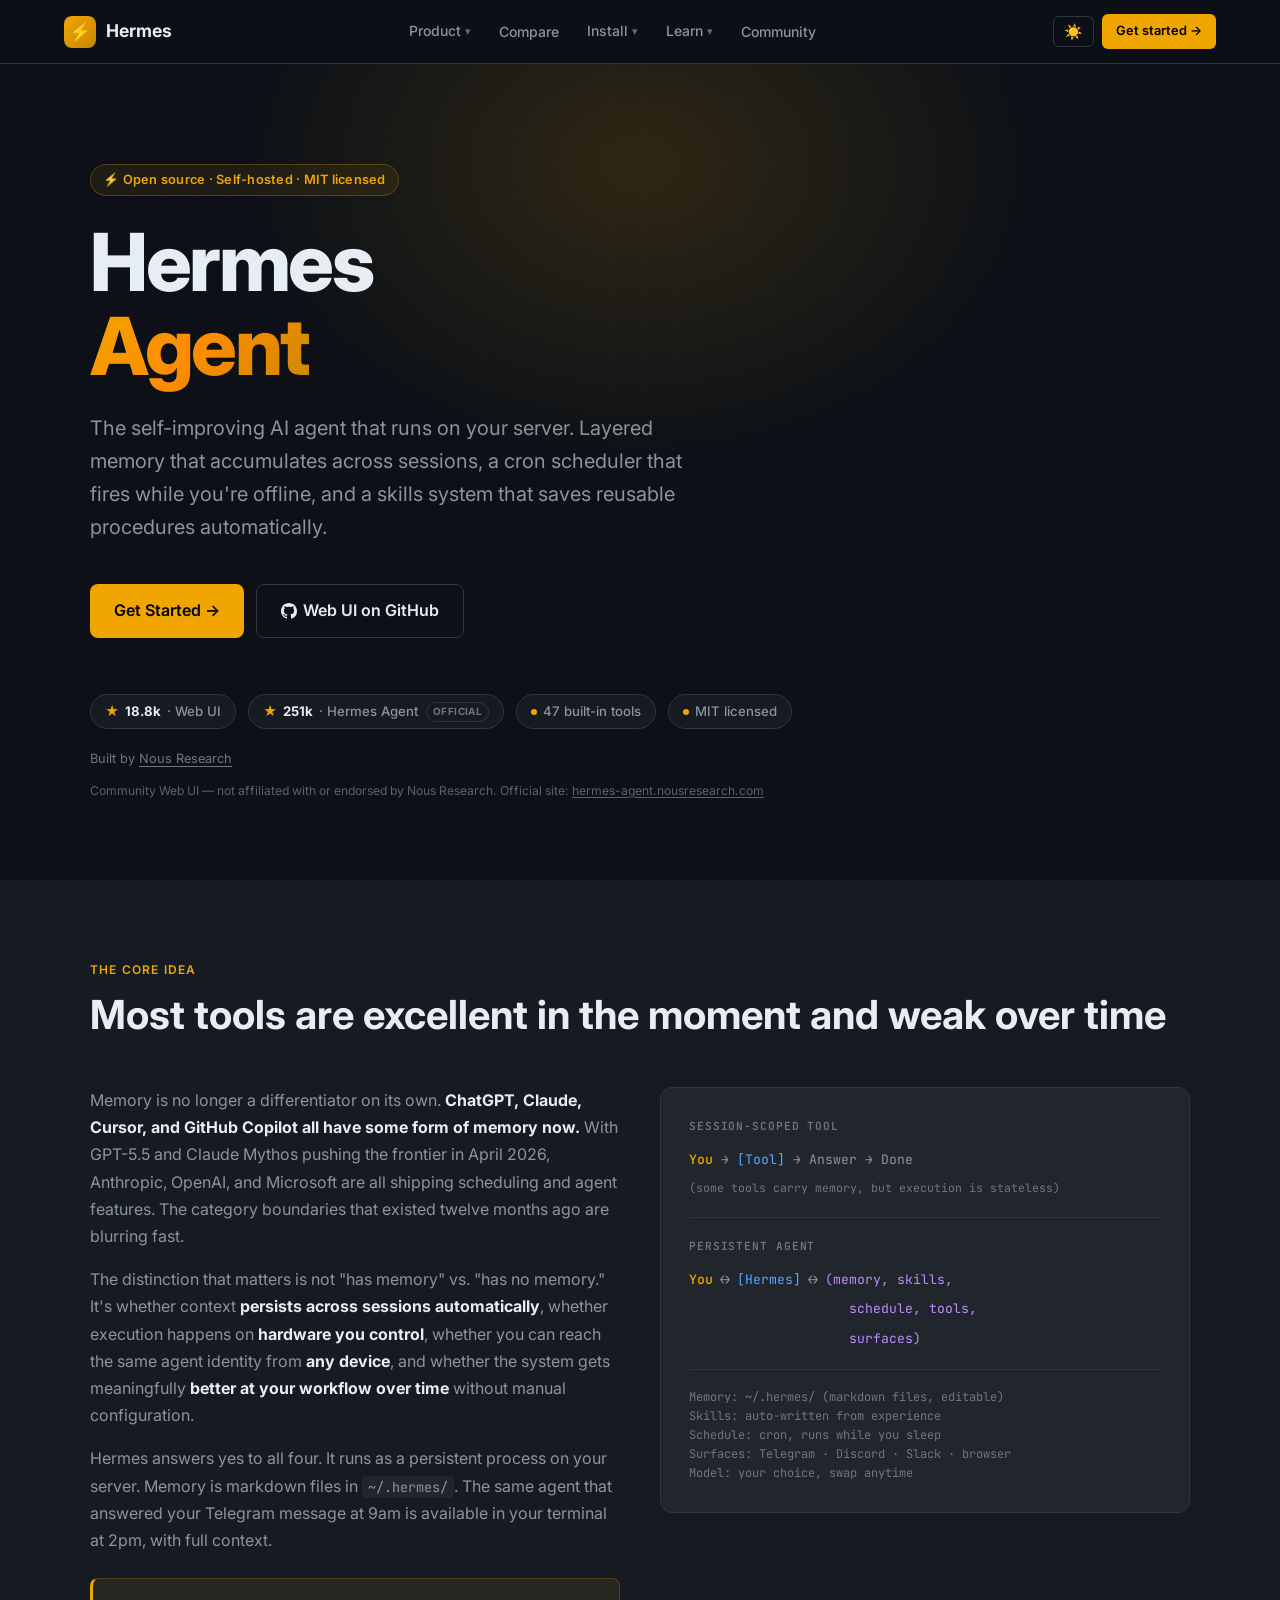
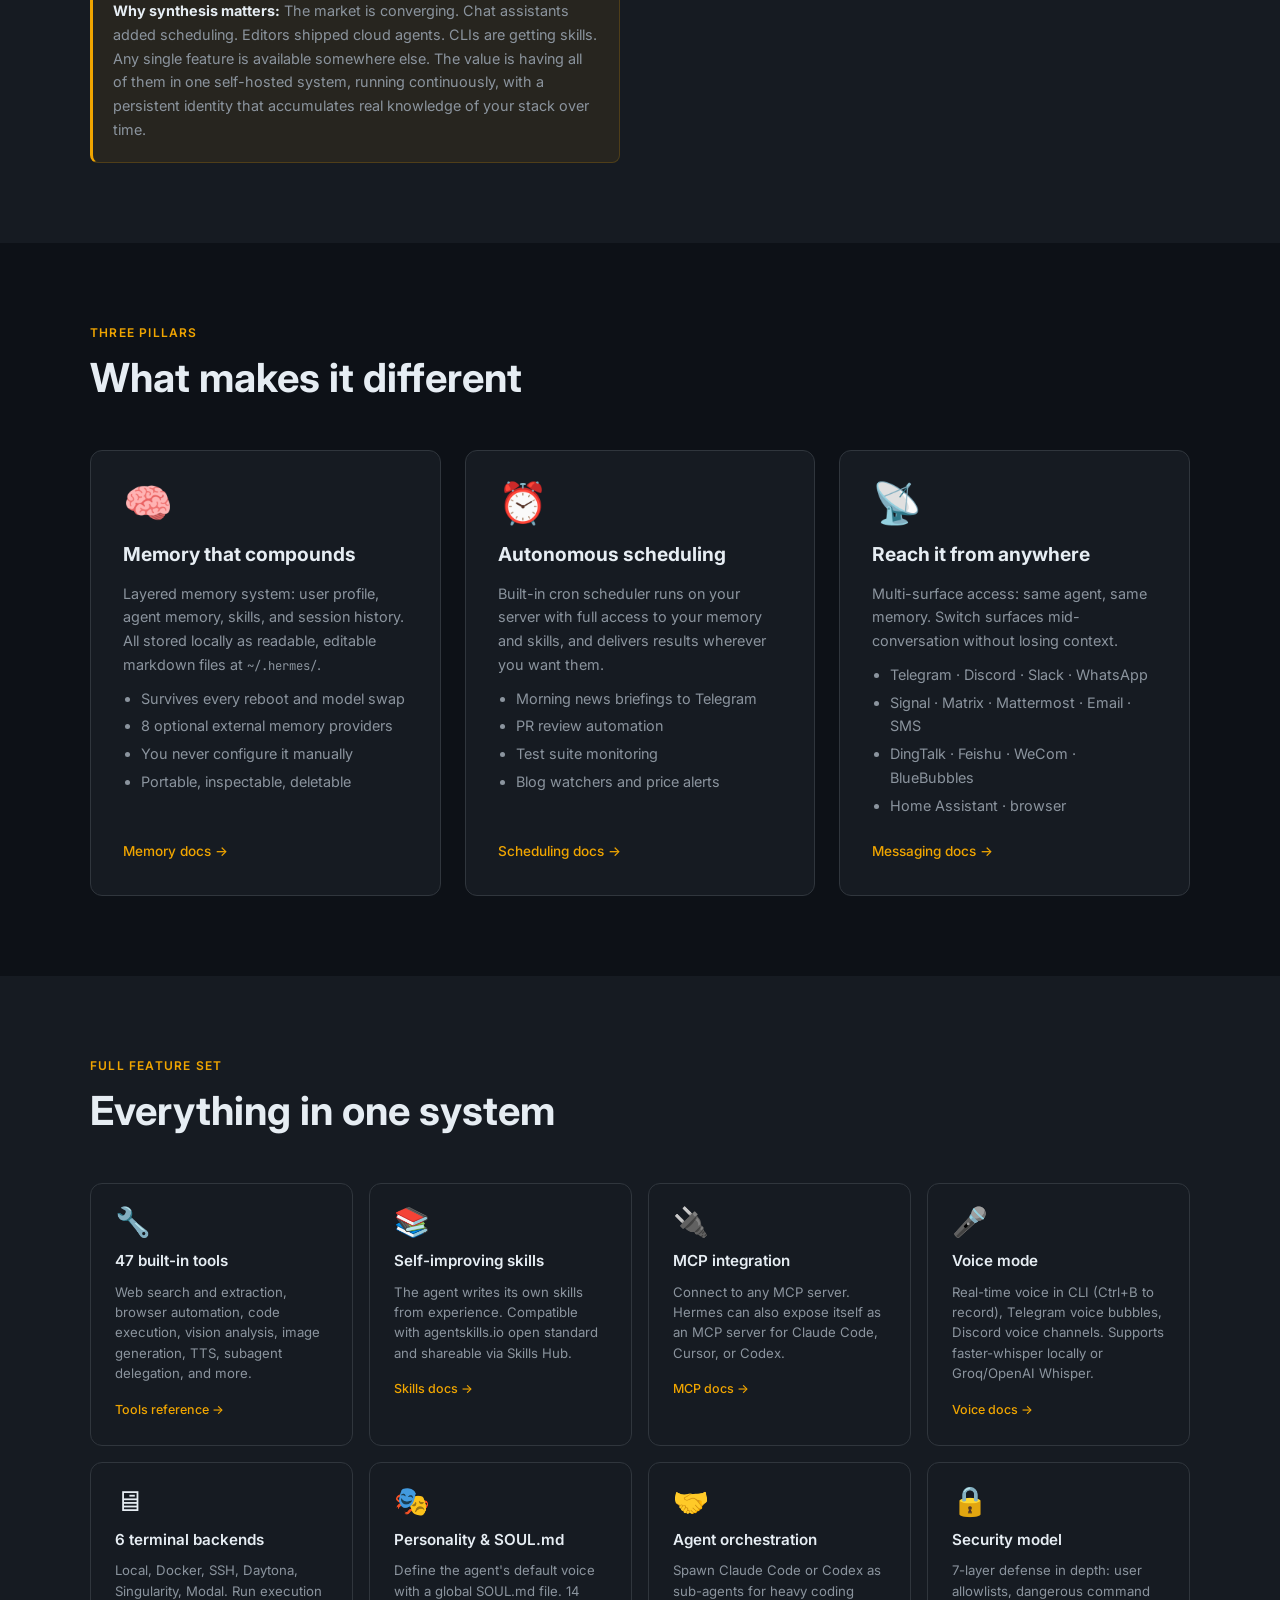
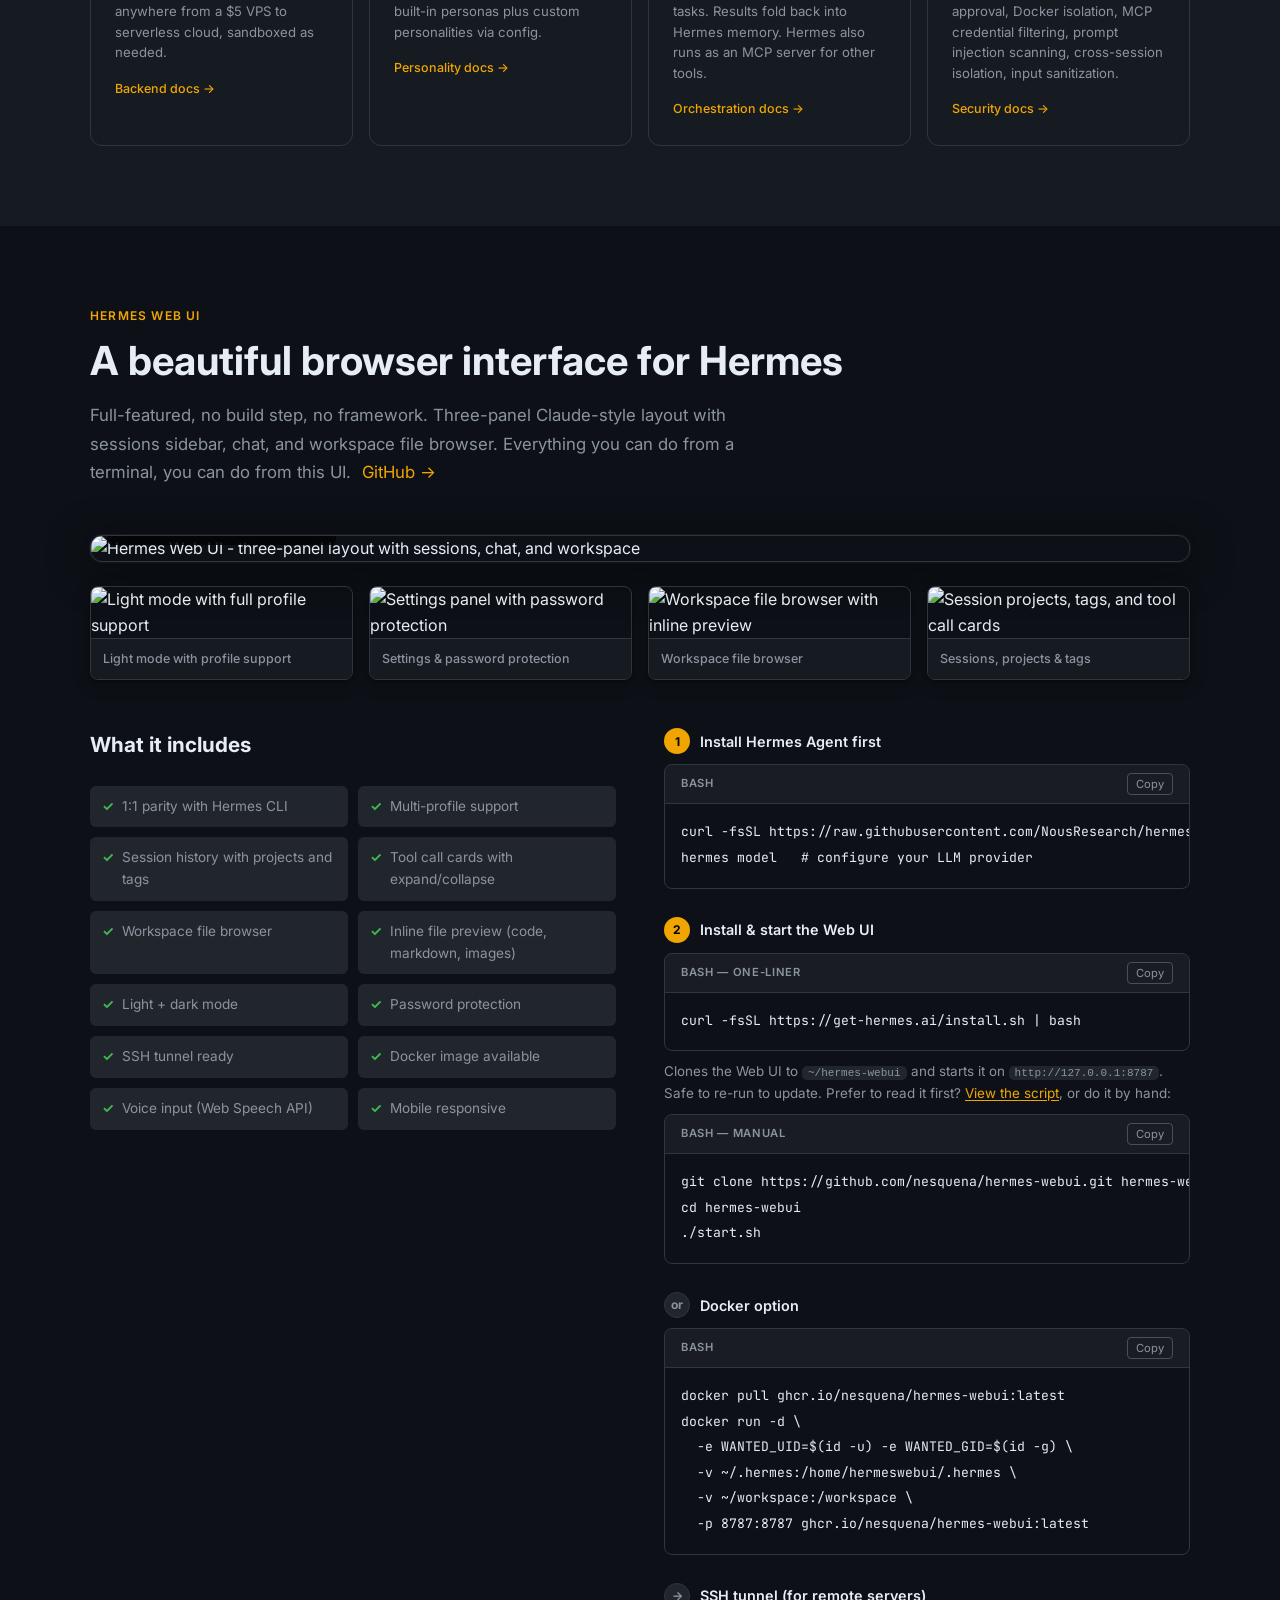
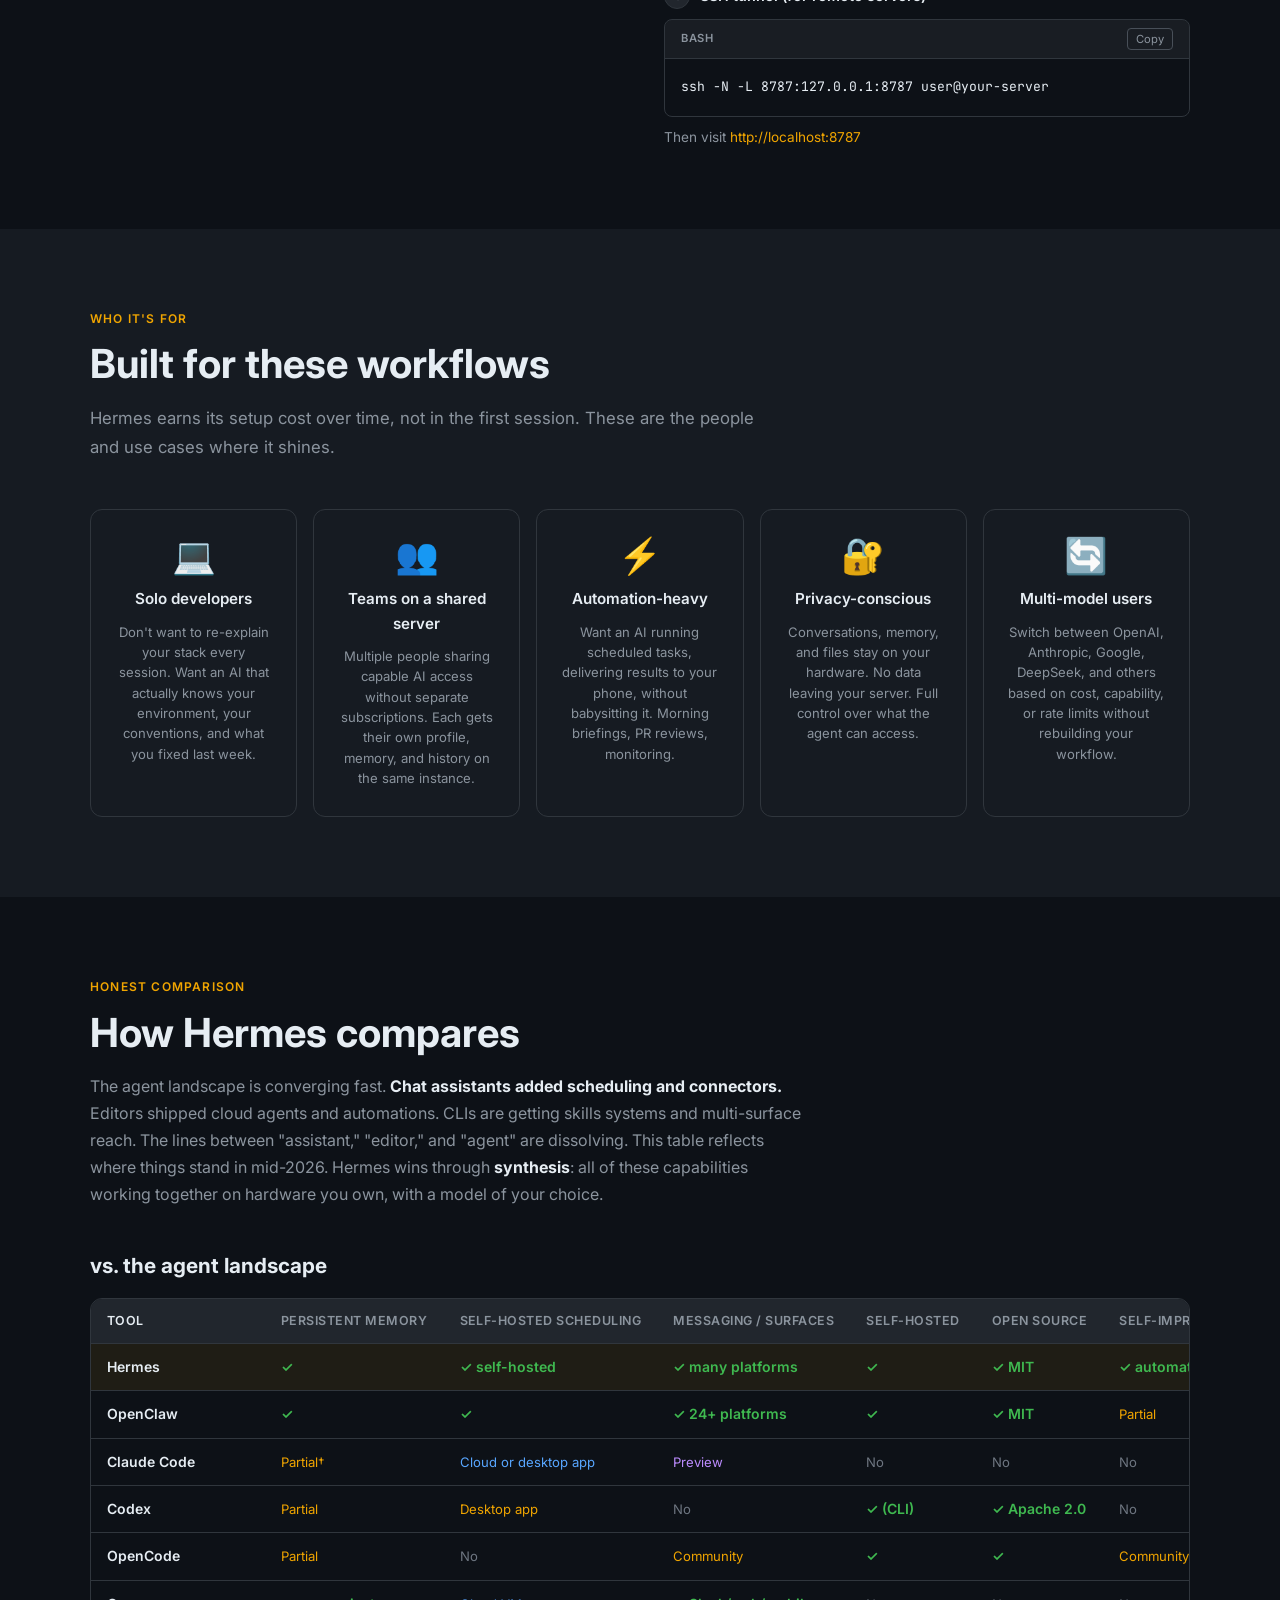
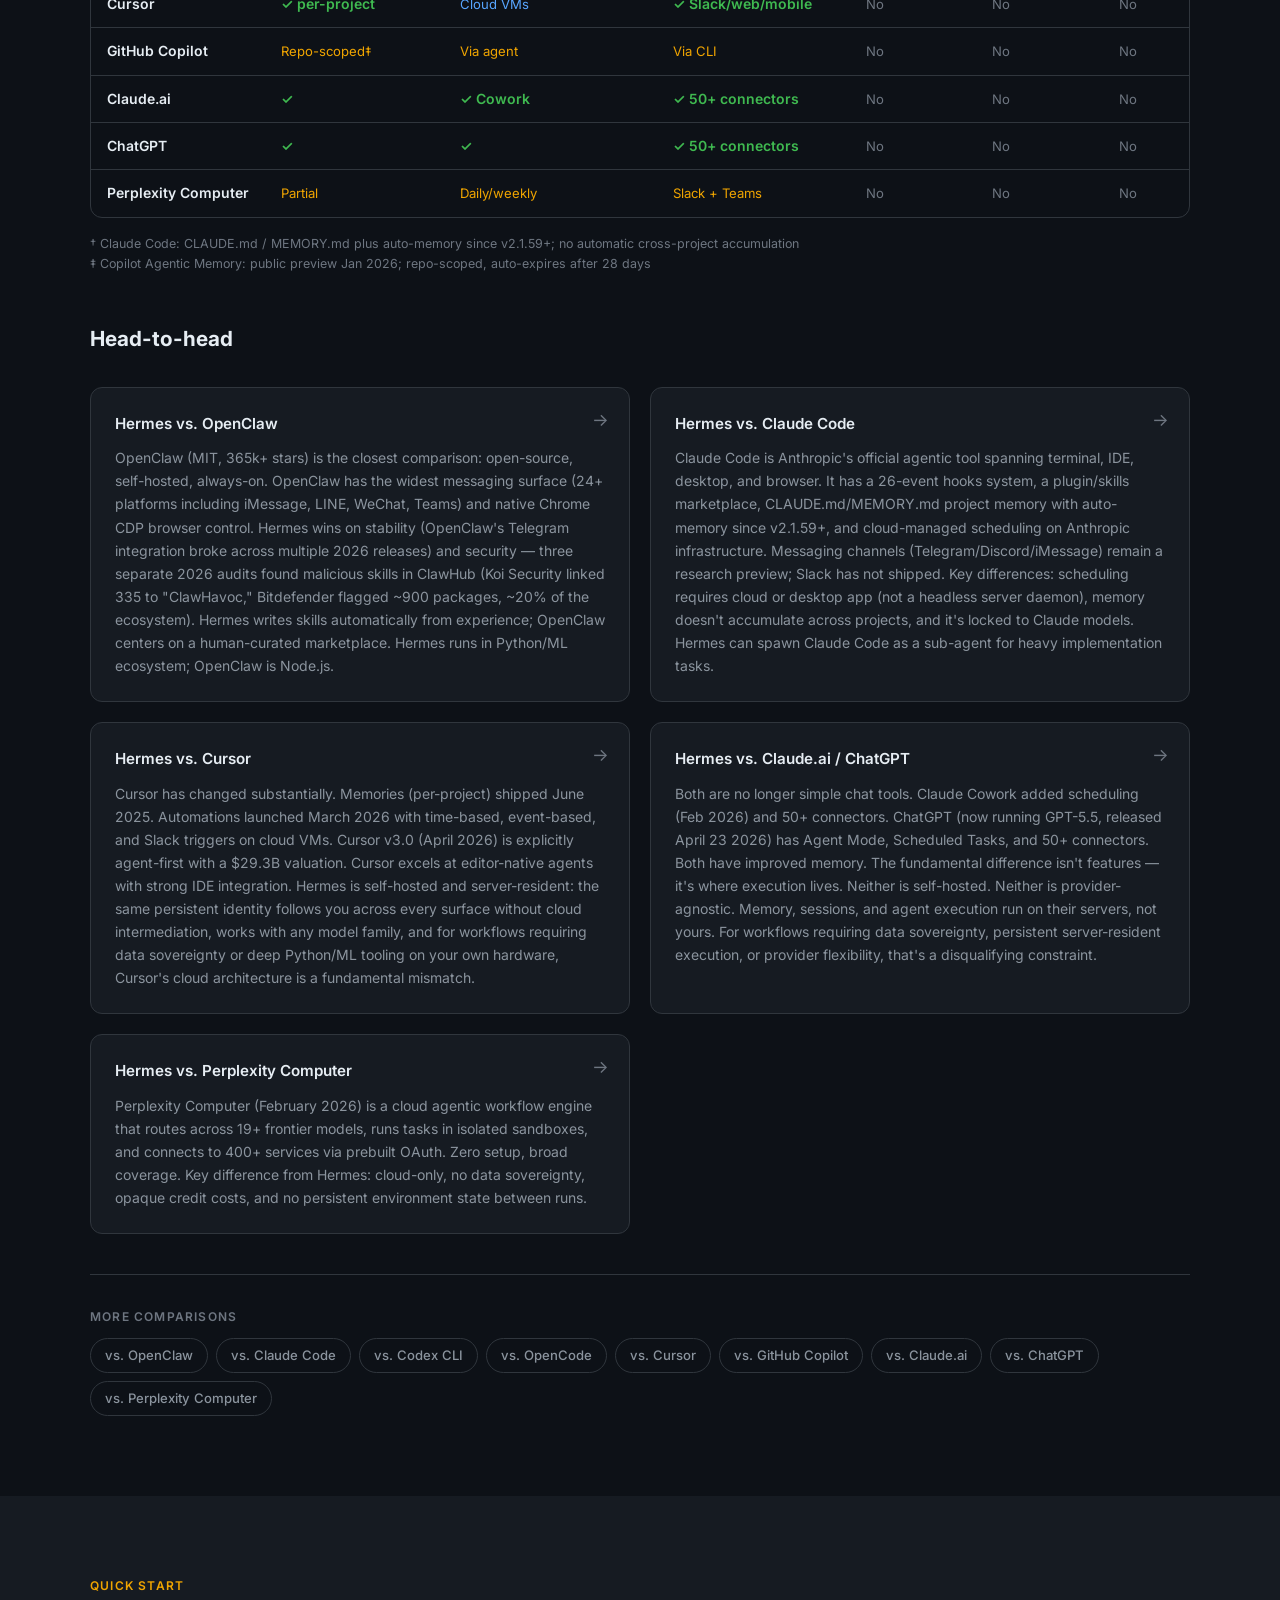
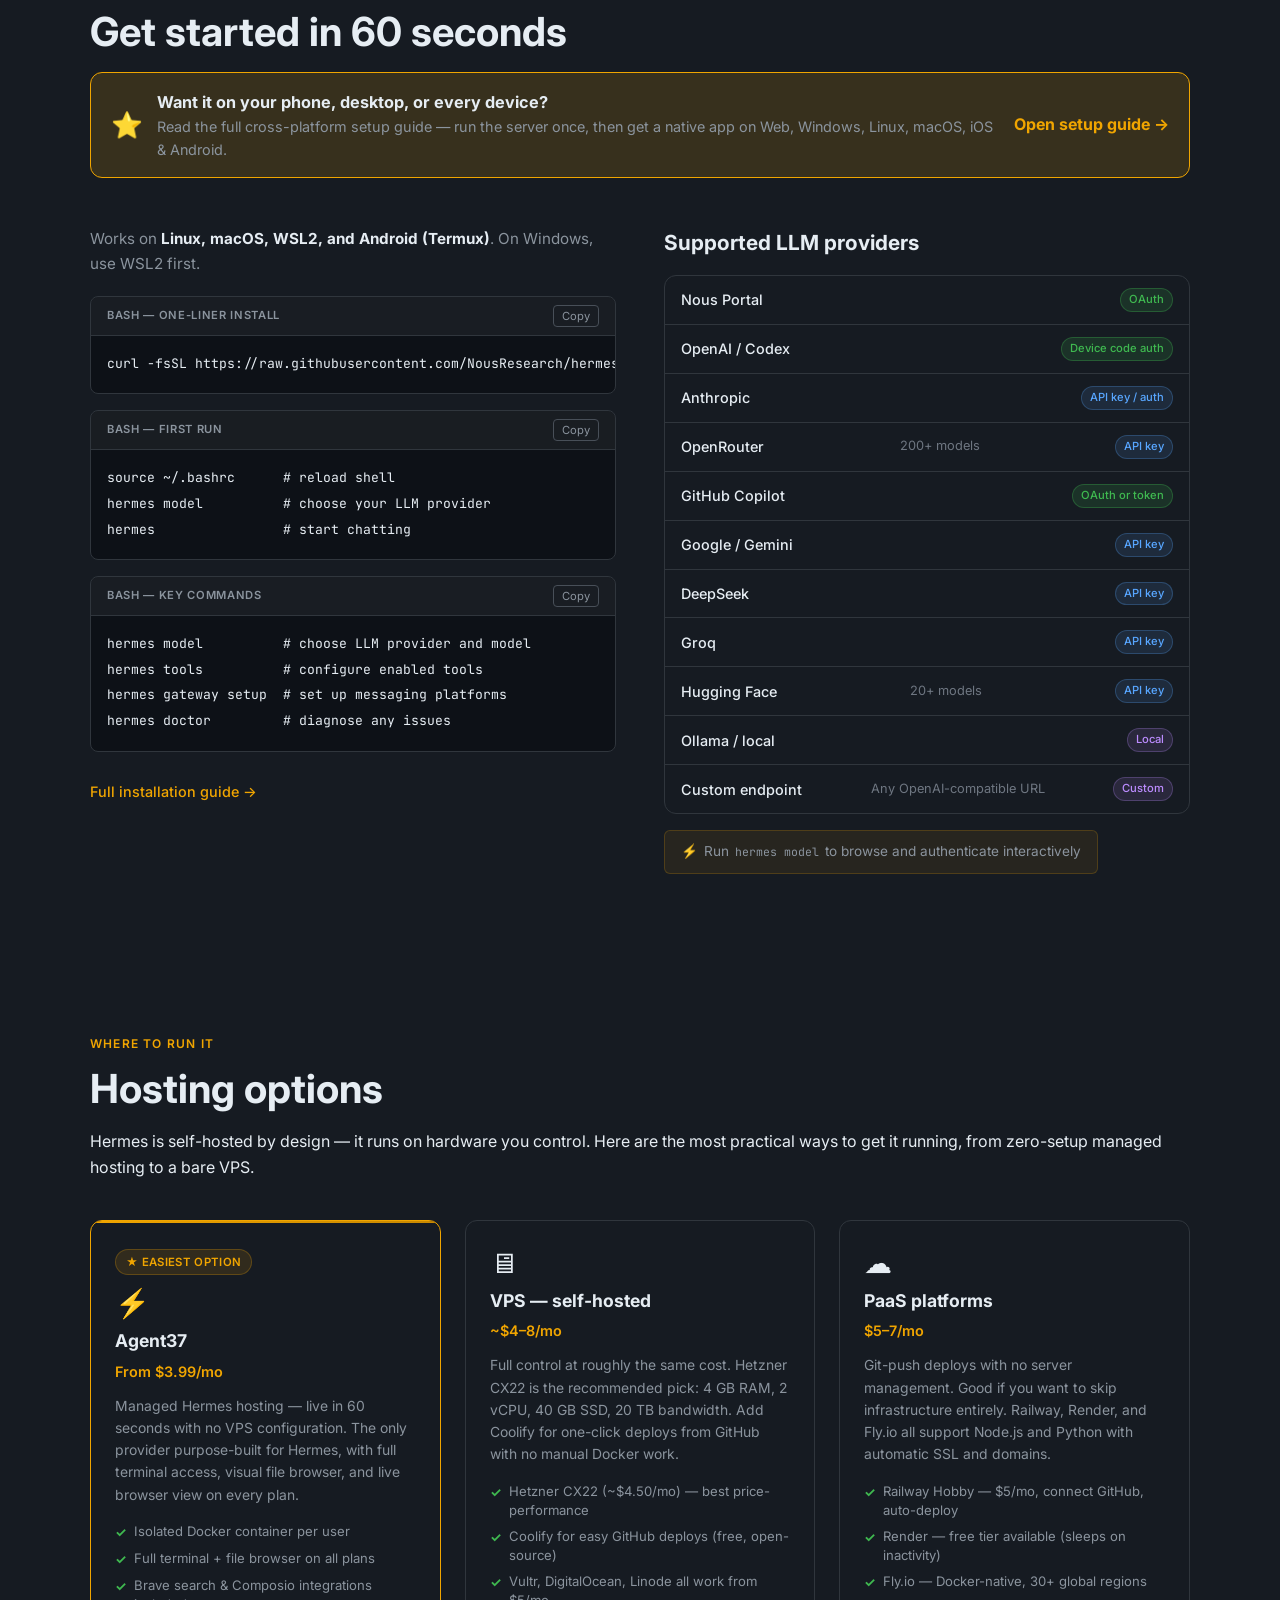
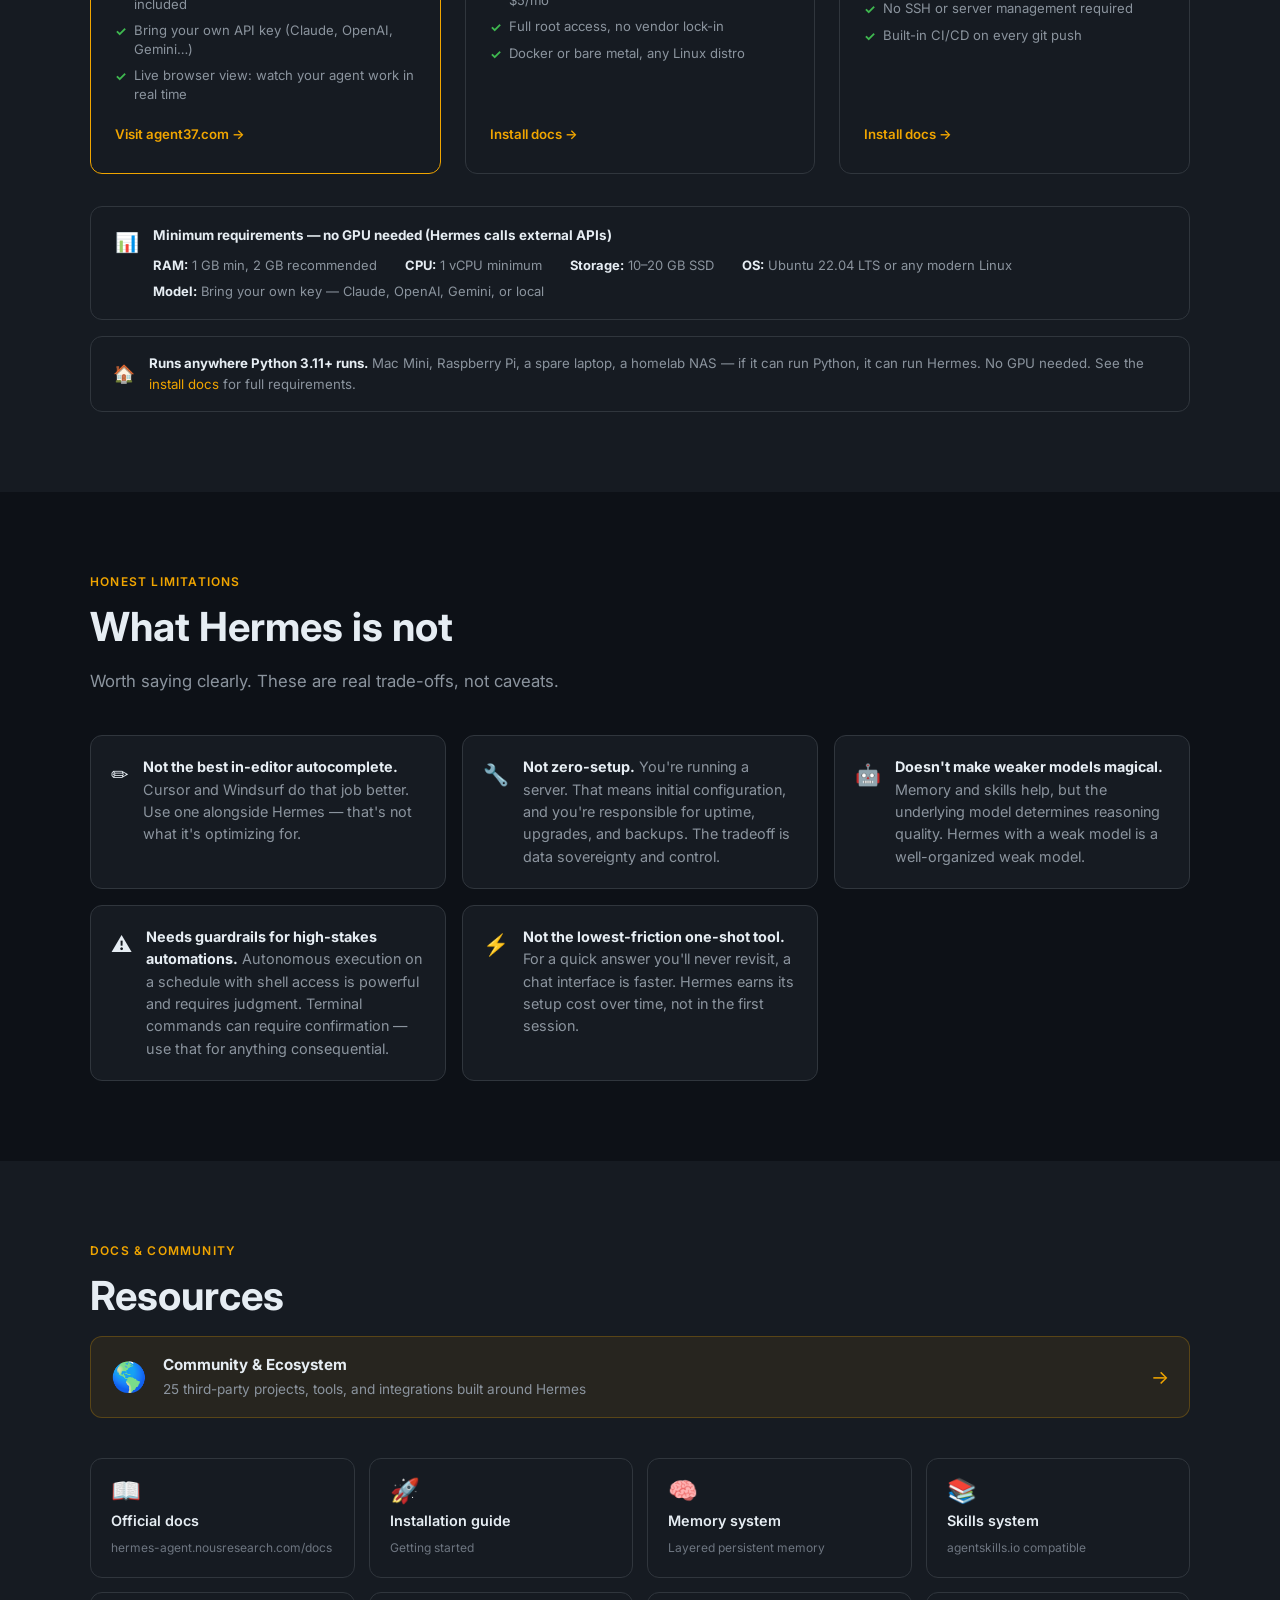
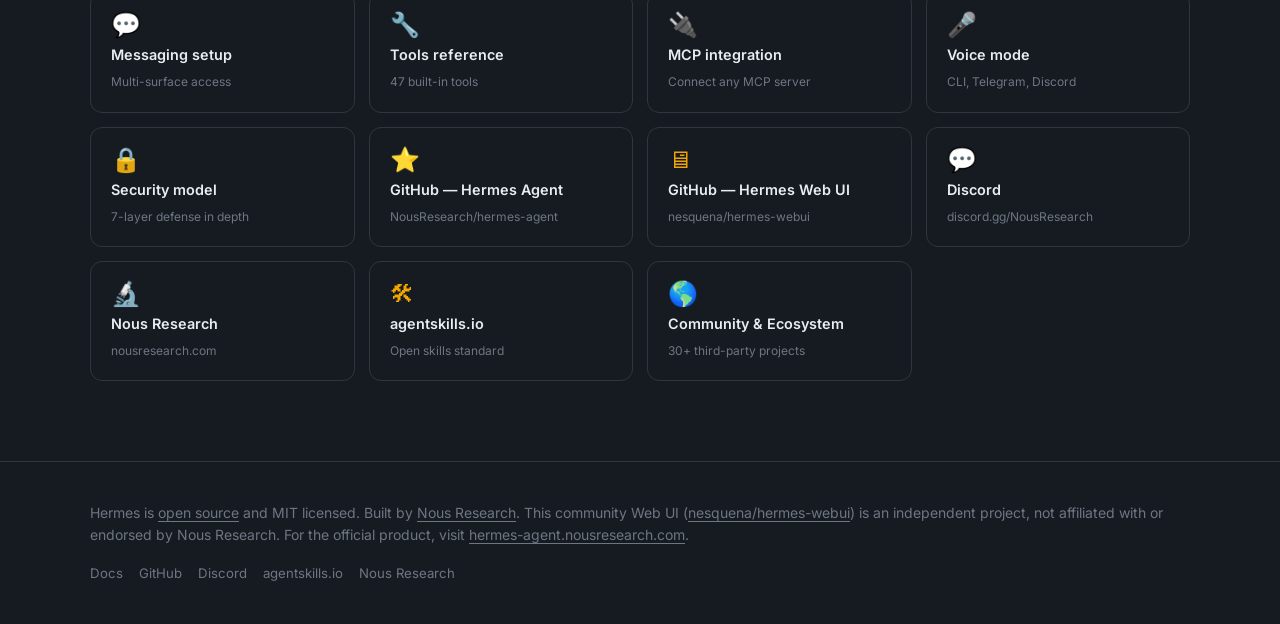
==== commit a4f7b4d4: "docs(community): daily star count refresh + re-sort by stars" ====
--- a/index.html
+++ b/index.html
@@ -1608,7 +1608,7 @@
       </div>
       <div class="hero-stats">
         <a href="https://github.com/nesquena/hermes-webui" target="_blank" rel="noopener" class="stat-badge stat-star" data-repo="nesquena/hermes-webui" title="Hermes Web UI — this community project's GitHub repo">
-          <span class="star-ic">&#9733;</span><span class="star-ct">18.7k</span> &middot; Web UI
+          <span class="star-ic">&#9733;</span><span class="star-ct">18.8k</span> &middot; Web UI
         </a>
         <a href="https://github.com/NousResearch/hermes-agent" target="_blank" rel="noopener" class="stat-badge stat-star stat-star-upstream" data-repo="NousResearch/hermes-agent" title="Hermes Agent — the official upstream project by Nous Research (the engine the Web UI runs on)">
           <span class="star-ic">&#9733;</span><span class="star-ct">251k</span> &middot; Hermes Agent <span class="badge-tag">official</span>
